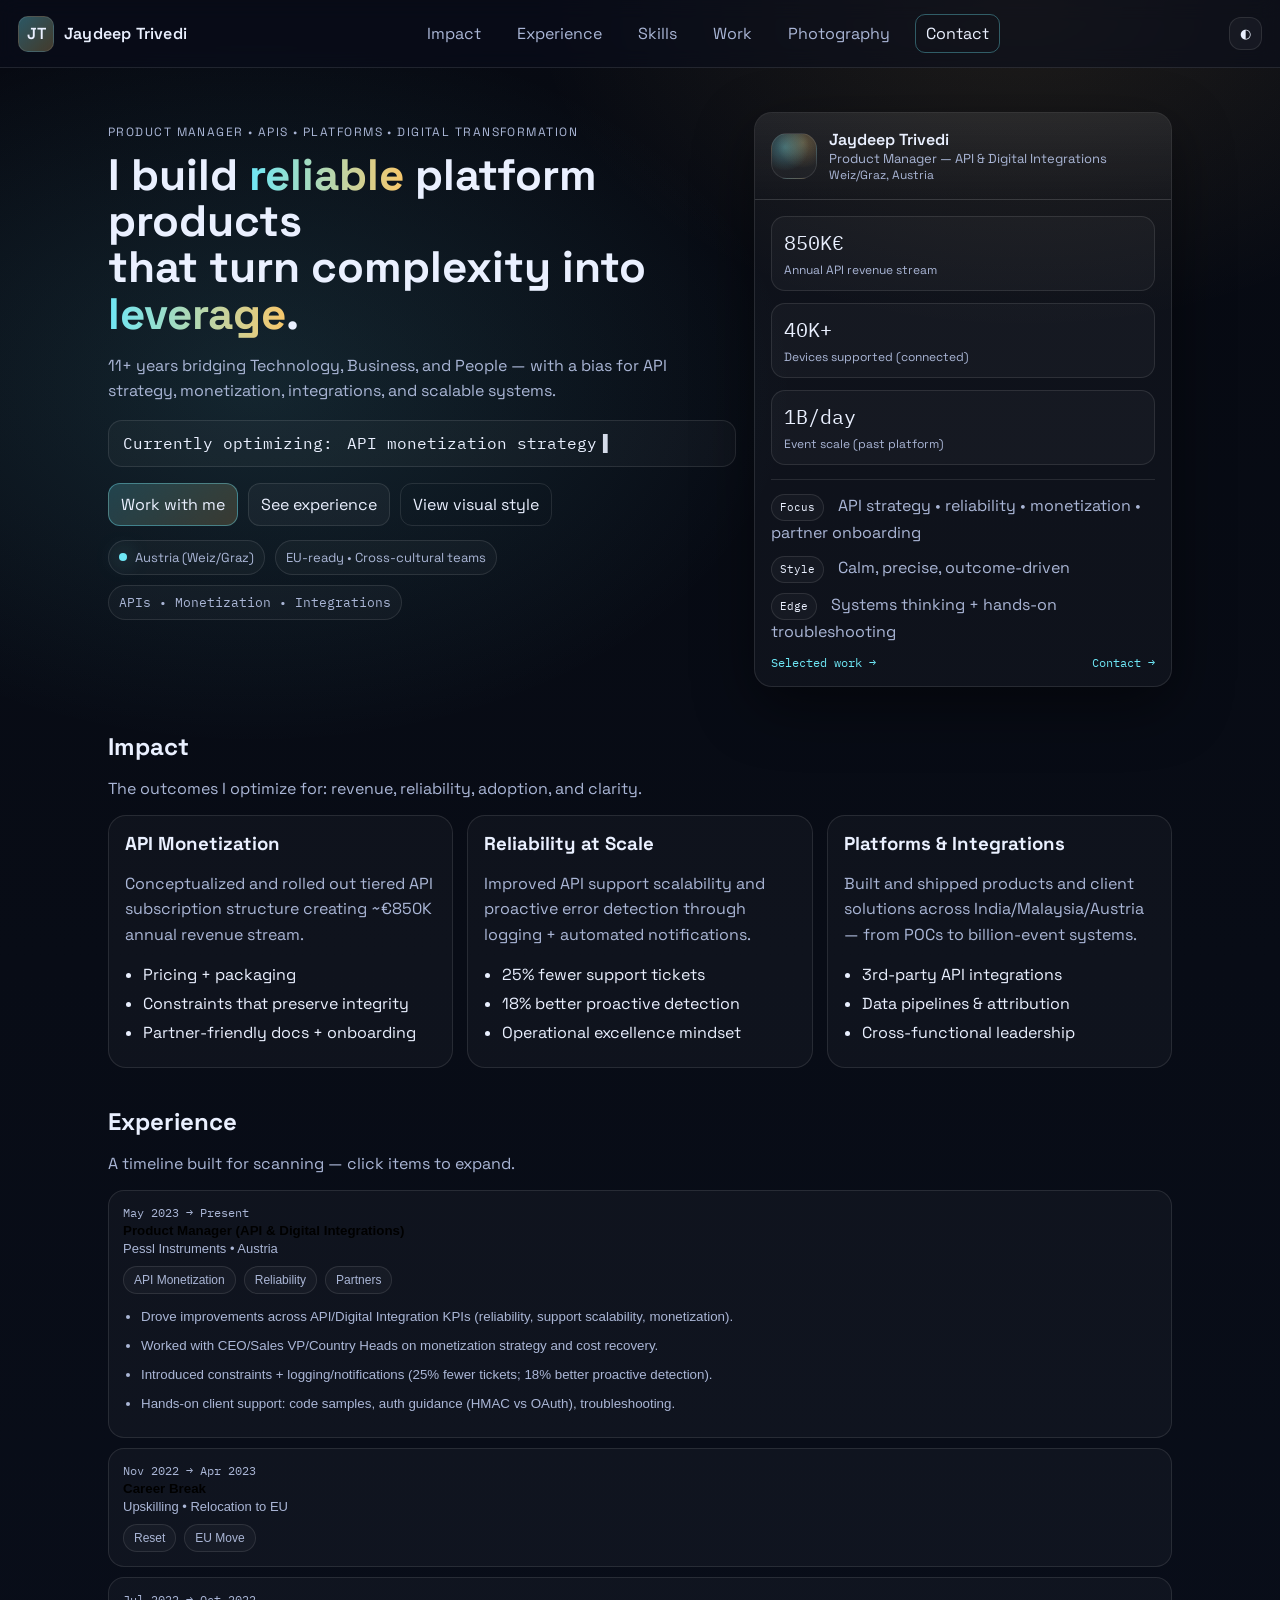
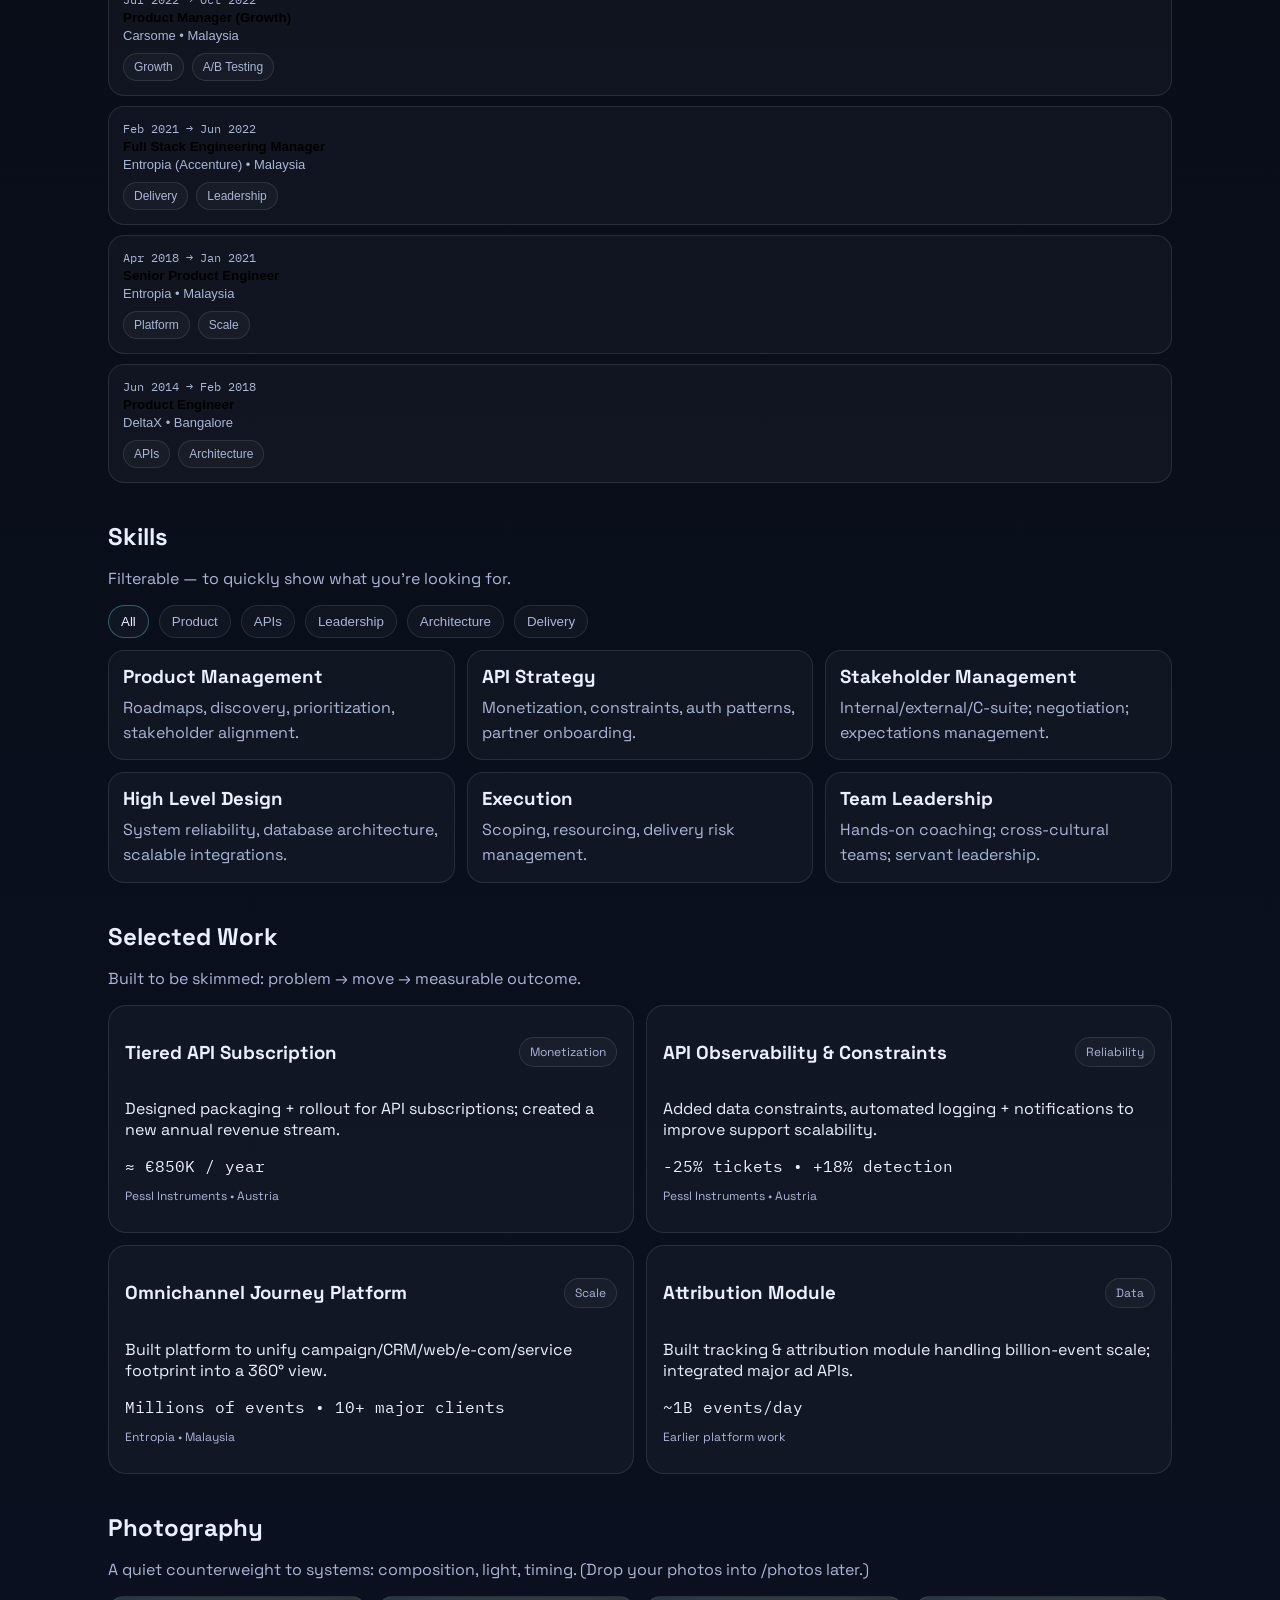
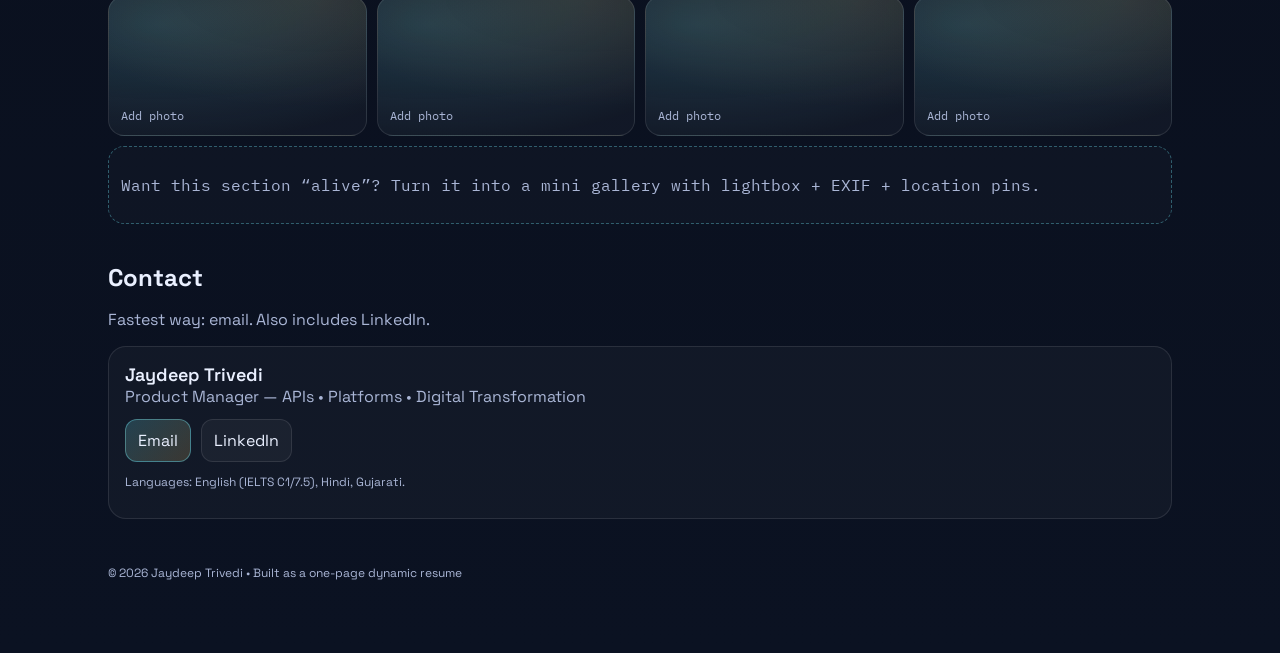
==== index.html @ b2138cd7 "initial commit" ====
<!doctype html>
<html lang="en">
<head>
  <meta charset="utf-8" />
  <meta name="viewport" content="width=device-width, initial-scale=1" />
  <title>Jaydeep Trivedi — Product Manager (APIs, Platforms, Digital Transformation)</title>
  <meta name="description" content="One-page resume: Product Manager focused on APIs, platforms, digital transformation, monetization, and integrations." />
  <link rel="preconnect" href="https://fonts.googleapis.com">
  <link rel="preconnect" href="https://fonts.gstatic.com" crossorigin>
  <link href="https://fonts.googleapis.com/css2?family=Space+Grotesk:wght@400;500;600&family=IBM+Plex+Mono:wght@400;500&display=swap" rel="stylesheet">
  <link rel="stylesheet" href="styles.css" />
</head>

<body>
  <div id="scrollProgress" aria-hidden="true"></div>

  <header class="topbar">
    <a class="brand" href="#top">
      <span class="brandMark" aria-hidden="true">JT</span>
      <span class="brandText">Jaydeep Trivedi</span>
    </a>

    <nav class="nav">
      <a href="#impact">Impact</a>
      <a href="#experience">Experience</a>
      <a href="#skills">Skills</a>
      <a href="#work">Work</a>
      <a href="#photo">Photography</a>
      <a href="#contact" class="cta">Contact</a>
    </nav>

    <button id="themeBtn" class="iconBtn" type="button" aria-label="Toggle theme">
      <span class="iconMoon" aria-hidden="true">◐</span>
    </button>
  </header>

  <main id="top" class="page">
    <!-- HERO -->
    <section class="hero">
      <div class="heroGrid">
        <div class="heroCopy">
          <p class="kicker">Product Manager • APIs • Platforms • Digital Transformation</p>

          <h1>
            I build <span class="glow">reliable</span> platform products<br/>
            that turn complexity into <span class="glow">leverage</span>.
          </h1>

          <p class="sub">
            11+ years bridging Technology, Business, and People — with a bias for
            API strategy, monetization, integrations, and scalable systems.
          </p>

          <div class="rotator">
            <span class="mono">Currently optimizing:</span>
            <span class="typewrap">
              <span id="typeTarget" class="typeTarget" aria-live="polite"></span>
              <span class="cursor" aria-hidden="true">▍</span>
            </span>
          </div>

          <div class="heroButtons">
            <a class="btn primary" href="#contact">Work with me</a>
            <a class="btn" href="#experience">See experience</a>
            <a class="btn ghost" href="#photo">View visual style</a>
          </div>

          <div class="metaRow">
            <div class="pill"><span class="dot"></span> Austria (Weiz/Graz)</div>
            <div class="pill">EU-ready • Cross-cultural teams</div>
            <div class="pill mono">APIs • Monetization • Integrations</div>
          </div>
        </div>

        <aside class="heroCard">
          <div class="cardTop">
            <div class="avatar" aria-hidden="true"></div>
            <div>
              <div class="name">Jaydeep Trivedi</div>
              <div class="role">Product Manager — API & Digital Integrations</div>
              <div class="tiny">Weiz/Graz, Austria</div>
            </div>
          </div>

          <div class="cardBody">
            <div class="statGrid">
              <div class="stat">
                <div class="statNum" data-count="850" data-suffix="K€">0</div>
                <div class="statLbl">Annual API revenue stream</div>
              </div>
              <div class="stat">
                <div class="statNum" data-count="40000" data-suffix="+">0</div>
                <div class="statLbl">Devices supported (connected)</div>
              </div>
              <div class="stat">
                <div class="statNum" data-count="1000000000" data-suffix="/day">0</div>
                <div class="statLbl">Event scale (past platform)</div>
              </div>
            </div>

            <hr class="sep"/>

            <div class="miniList">
              <div class="miniItem">
                <span class="badge">Focus</span>
                <span>API strategy • reliability • monetization • partner onboarding</span>
              </div>
              <div class="miniItem">
                <span class="badge">Style</span>
                <span>Calm, precise, outcome-driven</span>
              </div>
              <div class="miniItem">
                <span class="badge">Edge</span>
                <span>Systems thinking + hands-on troubleshooting</span>
              </div>
            </div>

            <div class="cardLinks">
              <a href="#work" class="link">Selected work →</a>
              <a href="#contact" class="link">Contact →</a>
            </div>
          </div>
        </aside>
      </div>
    </section>

    <!-- IMPACT -->
    <section id="impact" class="section">
      <div class="sectionHead">
        <h2>Impact</h2>
        <p class="muted">The outcomes I optimize for: revenue, reliability, adoption, and clarity.</p>
      </div>

      <div class="cards3">
        <article class="card">
          <h3>API Monetization</h3>
          <p>Conceptualized and rolled out tiered API subscription structure creating ~€850K annual revenue stream.</p>
          <ul>
            <li>Pricing + packaging</li>
            <li>Constraints that preserve integrity</li>
            <li>Partner-friendly docs + onboarding</li>
          </ul>
        </article>

        <article class="card">
          <h3>Reliability at Scale</h3>
          <p>Improved API support scalability and proactive error detection through logging + automated notifications.</p>
          <ul>
            <li>25% fewer support tickets</li>
            <li>18% better proactive detection</li>
            <li>Operational excellence mindset</li>
          </ul>
        </article>

        <article class="card">
          <h3>Platforms & Integrations</h3>
          <p>Built and shipped products and client solutions across India/Malaysia/Austria — from POCs to billion-event systems.</p>
          <ul>
            <li>3rd-party API integrations</li>
            <li>Data pipelines & attribution</li>
            <li>Cross-functional leadership</li>
          </ul>
        </article>
      </div>
    </section>

    <!-- EXPERIENCE -->
    <section id="experience" class="section">
      <div class="sectionHead">
        <h2>Experience</h2>
        <p class="muted">A timeline built for scanning — click items to expand.</p>
      </div>

      <div class="timeline" id="timeline">
        <button class="titem" data-open="true">
          <div class="tleft">
            <div class="twhen">May 2023 → Present</div>
            <div class="trole">Product Manager (API & Digital Integrations)</div>
            <div class="torg">Pessl Instruments • Austria</div>
          </div>
          <div class="tright">
            <span class="tag">API Monetization</span>
            <span class="tag">Reliability</span>
            <span class="tag">Partners</span>
          </div>
          <div class="tbody">
            <ul>
              <li>Drove improvements across API/Digital Integration KPIs (reliability, support scalability, monetization).</li>
              <li>Worked with CEO/Sales VP/Country Heads on monetization strategy and cost recovery.</li>
              <li>Introduced constraints + logging/notifications (25% fewer tickets; 18% better proactive detection).</li>
              <li>Hands-on client support: code samples, auth guidance (HMAC vs OAuth), troubleshooting.</li>
            </ul>
          </div>
        </button>

        <button class="titem">
          <div class="tleft">
            <div class="twhen">Nov 2022 → Apr 2023</div>
            <div class="trole">Career Break</div>
            <div class="torg">Upskilling • Relocation to EU</div>
          </div>
          <div class="tright"><span class="tag">Reset</span><span class="tag">EU Move</span></div>
          <div class="tbody">
            <p class="muted">Intentional pause to upskill and relocate.</p>
          </div>
        </button>

        <button class="titem">
          <div class="tleft">
            <div class="twhen">Jul 2022 → Oct 2022</div>
            <div class="trole">Product Manager (Growth)</div>
            <div class="torg">Carsome • Malaysia</div>
          </div>
          <div class="tright"><span class="tag">Growth</span><span class="tag">A/B Testing</span></div>
          <div class="tbody">
            <ul>
              <li>Optimized customer journey; aligned roadmap with cross-department stakeholders.</li>
              <li>Ran A/B tests and research with UI/UX and branding teams.</li>
            </ul>
          </div>
        </button>

        <button class="titem">
          <div class="tleft">
            <div class="twhen">Feb 2021 → Jun 2022</div>
            <div class="trole">Full Stack Engineering Manager</div>
            <div class="torg">Entropia (Accenture) • Malaysia</div>
          </div>
          <div class="tright"><span class="tag">Delivery</span><span class="tag">Leadership</span></div>
          <div class="tbody">
            <p class="muted">Led multiple digital transformation deliveries (AIA, Heineken/Drinkies, RHB Bank, MDEC).</p>
          </div>
        </button>

        <button class="titem">
          <div class="tleft">
            <div class="twhen">Apr 2018 → Jan 2021</div>
            <div class="trole">Senior Product Engineer</div>
            <div class="torg">Entropia • Malaysia</div>
          </div>
          <div class="tright"><span class="tag">Platform</span><span class="tag">Scale</span></div>
          <div class="tbody">
            <p class="muted">Built omnichannel customer journey platform; millions of events; major clients.</p>
          </div>
        </button>

        <button class="titem">
          <div class="tleft">
            <div class="twhen">Jun 2014 → Feb 2018</div>
            <div class="trole">Product Engineer</div>
            <div class="torg">DeltaX • Bangalore</div>
          </div>
          <div class="tright"><span class="tag">APIs</span><span class="tag">Architecture</span></div>
          <div class="tbody">
            <p class="muted">Built parts of a cloud digital media management platform; designed APIs; reliability systems.</p>
          </div>
        </button>
      </div>
    </section>

    <!-- SKILLS -->
    <section id="skills" class="section">
      <div class="sectionHead">
        <h2>Skills</h2>
        <p class="muted">Filterable — to quickly show what you’re looking for.</p>
      </div>

      <div class="filters" id="filters" role="group" aria-label="Skill filters">
        <button class="chip active" data-filter="all">All</button>
        <button class="chip" data-filter="product">Product</button>
        <button class="chip" data-filter="api">APIs</button>
        <button class="chip" data-filter="leadership">Leadership</button>
        <button class="chip" data-filter="architecture">Architecture</button>
        <button class="chip" data-filter="delivery">Delivery</button>
      </div>

      <div class="skillGrid" id="skillGrid">
        <div class="skillCard" data-cat="product">
          <h3>Product Management</h3>
          <p>Roadmaps, discovery, prioritization, stakeholder alignment.</p>
        </div>
        <div class="skillCard" data-cat="api">
          <h3>API Strategy</h3>
          <p>Monetization, constraints, auth patterns, partner onboarding.</p>
        </div>
        <div class="skillCard" data-cat="leadership">
          <h3>Stakeholder Management</h3>
          <p>Internal/external/C-suite; negotiation; expectations management.</p>
        </div>
        <div class="skillCard" data-cat="architecture">
          <h3>High Level Design</h3>
          <p>System reliability, database architecture, scalable integrations.</p>
        </div>
        <div class="skillCard" data-cat="delivery">
          <h3>Execution</h3>
          <p>Scoping, resourcing, delivery risk management.</p>
        </div>
        <div class="skillCard" data-cat="leadership">
          <h3>Team Leadership</h3>
          <p>Hands-on coaching; cross-cultural teams; servant leadership.</p>
        </div>
      </div>
    </section>

    <!-- WORK -->
    <section id="work" class="section">
      <div class="sectionHead">
        <h2>Selected Work</h2>
        <p class="muted">Built to be skimmed: problem → move → measurable outcome.</p>
      </div>

      <div class="workGrid">
        <article class="workCard">
          <div class="workTop">
            <h3>Tiered API Subscription</h3>
            <span class="tag">Monetization</span>
          </div>
          <p>Designed packaging + rollout for API subscriptions; created a new annual revenue stream.</p>
          <div class="workKpi mono">≈ €850K / year</div>
          <p class="tiny muted">Pessl Instruments • Austria</p>
        </article>

        <article class="workCard">
          <div class="workTop">
            <h3>API Observability & Constraints</h3>
            <span class="tag">Reliability</span>
          </div>
          <p>Added data constraints, automated logging + notifications to improve support scalability.</p>
          <div class="workKpi mono">-25% tickets • +18% detection</div>
          <p class="tiny muted">Pessl Instruments • Austria</p>
        </article>

        <article class="workCard">
          <div class="workTop">
            <h3>Omnichannel Journey Platform</h3>
            <span class="tag">Scale</span>
          </div>
          <p>Built platform to unify campaign/CRM/web/e-com/service footprint into a 360° view.</p>
          <div class="workKpi mono">Millions of events • 10+ major clients</div>
          <p class="tiny muted">Entropia • Malaysia</p>
        </article>

        <article class="workCard">
          <div class="workTop">
            <h3>Attribution Module</h3>
            <span class="tag">Data</span>
          </div>
          <p>Built tracking & attribution module handling billion-event scale; integrated major ad APIs.</p>
          <div class="workKpi mono">~1B events/day</div>
          <p class="tiny muted">Earlier platform work</p>
        </article>
      </div>
    </section>

    <!-- PHOTOGRAPHY -->
    <section id="photo" class="section">
      <div class="sectionHead">
        <h2>Photography</h2>
        <p class="muted">A quiet counterweight to systems: composition, light, timing. (Drop your photos into /photos later.)</p>
      </div>

      <div class="photoGrid">
        <div class="photo ph1"><span class="phLabel">Add photo</span></div>
        <div class="photo ph2"><span class="phLabel">Add photo</span></div>
        <div class="photo ph3"><span class="phLabel">Add photo</span></div>
        <div class="photo ph4"><span class="phLabel">Add photo</span></div>
      </div>

      <div class="note">
        <p class="mono">
          Want this section “alive”? Turn it into a mini gallery with lightbox + EXIF + location pins.
        </p>
      </div>
    </section>

    <!-- CONTACT -->
    <section id="contact" class="section">
      <div class="sectionHead">
        <h2>Contact</h2>
        <p class="muted">Fastest way: email. Also includes LinkedIn.</p>
      </div>

      <div class="contactCard">
        <div>
          <div class="contactName">Jaydeep Trivedi</div>
          <div class="muted">Product Manager — APIs • Platforms • Digital Transformation</div>
        </div>

        <div class="contactRow">
          <a class="btn primary" href="mailto:JD.TRI.90@gmail.com">Email</a>
          <a class="btn" href="https://in.linkedin.com/in/jaydeeptrivedi" target="_blank" rel="noreferrer">LinkedIn</a>
        </div>

        <p class="tiny muted">
          Languages: English (IELTS C1/7.5), Hindi, Gujarati.
        </p>
      </div>
    </section>

    <footer class="footer">
      <p class="tiny muted">© <span id="year"></span> Jaydeep Trivedi • Built as a one-page dynamic resume</p>
    </footer>
  </main>

  <script src="script.js"></script>
</body>
</html>
---- styles.css ----
:root{
  --bg: #070A12;
  --bg2:#0B1222;
  --card:#0E1730;
  --text:#EAF0FF;
  --muted:#AAB6D6;
  --accent:#6EE7F6;
  --gold:#F7C76B;
  --line: rgba(255,255,255,0.10);
  --shadow: 0 20px 60px rgba(0,0,0,0.45);
  --mono: "IBM Plex Mono", ui-monospace, SFMono-Regular, Menlo, Monaco, Consolas, "Liberation Mono", "Courier New", monospace;
  --sans: "Space Grotesk", system-ui, -apple-system, Segoe UI, Roboto, Arial, sans-serif;
}

[data-theme="light"]{
  --bg:#F7FAFF;
  --bg2:#EEF3FF;
  --card:#FFFFFF;
  --text:#091127;
  --muted:#4B5B83;
  --accent:#005BFF;
  --gold:#E58B1A;
  --line: rgba(0,0,0,0.10);
  --shadow: 0 18px 50px rgba(0,0,0,0.10);
}

*{ box-sizing:border-box; }
html,body{ margin:0; padding:0; font-family:var(--sans); background: radial-gradient(900px 600px at 20% 10%, rgba(110,231,246,0.12), transparent 60%),
                                                radial-gradient(900px 600px at 80% 0%, rgba(247,199,107,0.10), transparent 55%),
                                                linear-gradient(180deg, var(--bg), var(--bg2)); color:var(--text); }
a{ color:inherit; text-decoration:none; }
ul{ margin:0; padding-left:18px; }
li{ margin:8px 0; }

#scrollProgress{
  position:fixed; top:0; left:0; height:3px; width:0%;
  background: linear-gradient(90deg, var(--accent), var(--gold));
  z-index:9999;
}

.topbar{
  position:sticky; top:0;
  display:flex; align-items:center; justify-content:space-between;
  padding:14px 18px;
  background: rgba(10,14,28,0.55);
  backdrop-filter: blur(10px);
  border-bottom: 1px solid var(--line);
  z-index:1000;
}
[data-theme="light"] .topbar{ background: rgba(255,255,255,0.60); }

.brand{ display:flex; align-items:center; gap:10px; }
.brandMark{
  width:36px; height:36px; border-radius:10px;
  display:grid; place-items:center;
  background: linear-gradient(135deg, rgba(110,231,246,0.35), rgba(247,199,107,0.25));
  border: 1px solid var(--line);
  font-weight:600;
}
.brandText{ font-weight:600; letter-spacing:0.2px; }

.nav{ display:flex; gap:14px; align-items:center; }
.nav a{
  padding:8px 10px; border-radius:10px;
  color:var(--muted);
  border:1px solid transparent;
}
.nav a:hover{ color:var(--text); border-color:var(--line); background: rgba(255,255,255,0.04); }
.nav .cta{ color:var(--text); border-color:rgba(110,231,246,0.35); }

.iconBtn{
  border:1px solid var(--line);
  background: rgba(255,255,255,0.04);
  color:var(--text);
  border-radius:12px;
  padding:8px 10px;
  cursor:pointer;
}

.page{ max-width:1100px; margin:0 auto; padding: 18px 18px 60px; }

.hero{ padding: 26px 0 10px; }
.heroGrid{
  display:grid;
  grid-template-columns: 1.2fr 0.8fr;
  gap:18px;
}
@media (max-width: 980px){
  .heroGrid{ grid-template-columns: 1fr; }
  .nav{ display:none; }
}

.kicker{
  color:var(--muted);
  letter-spacing:0.12em;
  text-transform:uppercase;
  font-size:12px;
}
h1{
  margin:10px 0 10px;
  font-size:44px;
  line-height:1.05;
}
@media (max-width: 520px){ h1{ font-size:34px; } }

.glow{
  background: linear-gradient(90deg, var(--accent), var(--gold));
  -webkit-background-clip: text;
  background-clip: text;
  color: transparent;
}

.sub{ color:var(--muted); font-size:16px; line-height:1.6; max-width: 58ch; }

.rotator{
  margin:14px 0 16px;
  padding:12px 14px;
  border:1px solid var(--line);
  border-radius:14px;
  background: rgba(255,255,255,0.03);
}
.mono{ font-family:var(--mono); }
.typewrap{ display:inline-flex; gap:6px; margin-left:10px; }
.typeTarget{ font-family:var(--mono); color:var(--text); }
.cursor{ opacity:0.9; animation: blink 1s steps(1,end) infinite; }
@keyframes blink{ 50%{ opacity:0; } }

.heroButtons{ display:flex; gap:10px; flex-wrap:wrap; margin: 10px 0 14px; }
.btn{
  padding:10px 12px;
  border-radius:12px;
  border:1px solid var(--line);
  background: rgba(255,255,255,0.04);
  color:var(--text);
  display:inline-flex; align-items:center; gap:8px;
}
.btn:hover{ border-color: rgba(110,231,246,0.35); }
.btn.primary{
  background: linear-gradient(135deg, rgba(110,231,246,0.20), rgba(247,199,107,0.18));
  border-color: rgba(110,231,246,0.40);
}
.btn.ghost{ background: transparent; }

.metaRow{ display:flex; gap:10px; flex-wrap:wrap; }
.pill{
  padding:8px 10px;
  border:1px solid var(--line);
  border-radius:999px;
  color:var(--muted);
  background: rgba(255,255,255,0.03);
  display:inline-flex; align-items:center; gap:8px;
  font-size:13px;
}
.dot{ width:8px; height:8px; border-radius:50%; background: var(--accent); box-shadow: 0 0 20px rgba(110,231,246,0.6); }

.heroCard{
  border:1px solid var(--line);
  background: rgba(255,255,255,0.03);
  border-radius:18px;
  box-shadow: var(--shadow);
  overflow:hidden;
}
.cardTop{
  padding:16px;
  display:flex;
  gap:12px;
  align-items:center;
  border-bottom:1px solid var(--line);
  background: linear-gradient(180deg, rgba(255,255,255,0.05), transparent);
}
.avatar{
  width:46px; height:46px; border-radius:16px;
  border:1px solid var(--line);
  background:
    radial-gradient(circle at 30% 30%, rgba(110,231,246,0.35), transparent 55%),
    radial-gradient(circle at 70% 20%, rgba(247,199,107,0.28), transparent 55%),
    rgba(255,255,255,0.03);
}
.name{ font-weight:600; }
.role{ color:var(--muted); font-size:13px; }
.tiny{ font-size:12px; color:var(--muted); }

.cardBody{ padding:16px; }
.statGrid{
  display:grid;
  grid-template-columns: 1fr;
  gap:12px;
}
.stat{
  border:1px solid var(--line);
  border-radius:14px;
  padding:12px 12px;
  background: rgba(255,255,255,0.03);
}
.statNum{
  font-family:var(--mono);
  font-size:20px;
  color:var(--text);
}
.statLbl{ color:var(--muted); font-size:12px; margin-top:6px; }
.sep{ border:none; border-top:1px solid var(--line); margin:14px 0; }
.badge{
  display:inline-flex;
  font-family:var(--mono);
  font-size:11px;
  padding:4px 8px;
  border-radius:999px;
  border:1px solid var(--line);
  color:var(--text);
  background: rgba(255,255,255,0.03);
  margin-right:10px;
}
.miniItem{ margin:10px 0; color:var(--muted); line-height:1.55; }
.cardLinks{ display:flex; justify-content:space-between; margin-top:10px; }
.link{ color: var(--accent); font-family:var(--mono); font-size:12px; }
.link:hover{ text-decoration:underline; }

.section{ padding: 34px 0 4px; }
.sectionHead{ margin-bottom:14px; }
h2{ font-size:24px; margin:0; }
.muted{ color:var(--muted); }

.cards3{
  display:grid;
  grid-template-columns: repeat(3, 1fr);
  gap:14px;
}
@media (max-width: 980px){ .cards3{ grid-template-columns: 1fr; } }
.card{
  border:1px solid var(--line);
  border-radius:18px;
  padding:16px;
  background: rgba(255,255,255,0.03);
}
.card h3{ margin:0 0 8px; }
.card p{ color:var(--muted); line-height:1.6; }

.timeline{ display:flex; flex-direction:column; gap:10px; }
.titem{
  width:100%;
  text-align:left;
  border:1px solid var(--line);
  border-radius:16px;
  background: rgba(255,255,255,0.03);
  padding:14px;
  cursor:pointer;
}
.titem:hover{ border-color: rgba(110,231,246,0.35); }
.tleft{ display:flex; flex-direction:column; gap:3px; }
.twhen{ font-family:var(--mono); font-size:12px; color:var(--muted); }
.trole{ font-weight:600; }
.torg{ color:var(--muted); font-size:13px; }
.tright{ margin-top:10px; display:flex; gap:8px; flex-wrap:wrap; }
.tag{
  padding:6px 10px;
  border-radius:999px;
  border:1px solid var(--line);
  background: rgba(255,255,255,0.03);
  font-size:12px;
  color:var(--muted);
}
.tbody{ display:none; margin-top:12px; color:var(--muted); line-height:1.6; }
.titem[aria-expanded="true"] .tbody{ display:block; }

.filters{ display:flex; gap:10px; flex-wrap:wrap; margin-bottom:12px; }
.chip{
  border:1px solid var(--line);
  background: rgba(255,255,255,0.03);
  color:var(--muted);
  padding:8px 12px;
  border-radius:999px;
  cursor:pointer;
}
.chip.active{ color:var(--text); border-color: rgba(110,231,246,0.35); }

.skillGrid{
  display:grid;
  grid-template-columns: repeat(3, 1fr);
  gap:12px;
}
@media (max-width: 980px){ .skillGrid{ grid-template-columns: 1fr; } }
.skillCard{
  border:1px solid var(--line);
  border-radius:16px;
  padding:14px;
  background: rgba(255,255,255,0.03);
}
.skillCard h3{ margin:0 0 8px; }
.skillCard p{ margin:0; color:var(--muted); line-height:1.55; }

.workGrid{
  display:grid;
  grid-template-columns: repeat(2, 1fr);
  gap:12px;
}
@media (max-width: 980px){ .workGrid{ grid-template-columns: 1fr; } }
.workCard{
  border:1px solid var(--line);
  border-radius:18px;
  padding:16px;
  background: rgba(255,255,255,0.03);
}
.workTop{ display:flex; justify-content:space-between; align-items:center; gap:10px; }
.workKpi{ margin-top:10px; color: var(--text); }
.photoGrid{
  display:grid;
  grid-template-columns: repeat(4, 1fr);
  gap:10px;
}
@media (max-width: 980px){ .photoGrid{ grid-template-columns: repeat(2, 1fr); } }
.photo{
  border:1px solid var(--line);
  border-radius:16px;
  min-height:140px;
  background:
    radial-gradient(500px 200px at 20% 20%, rgba(110,231,246,0.16), transparent 60%),
    radial-gradient(500px 200px at 80% 0%, rgba(247,199,107,0.12), transparent 55%),
    rgba(255,255,255,0.03);
  display:flex;
  align-items:flex-end;
  padding:12px;
}
.phLabel{ font-family:var(--mono); font-size:12px; color:var(--muted); }

.note{
  margin-top:10px;
  border:1px dashed rgba(110,231,246,0.35);
  border-radius:16px;
  padding:12px;
  color:var(--muted);
  background: rgba(255,255,255,0.02);
}

.contactCard{
  border:1px solid var(--line);
  border-radius:18px;
  padding:16px;
  background: rgba(255,255,255,0.03);
}
.contactName{ font-weight:600; font-size:18px; }
.contactRow{ display:flex; gap:10px; flex-wrap:wrap; margin-top:12px; }

.footer{ padding-top:30px; }
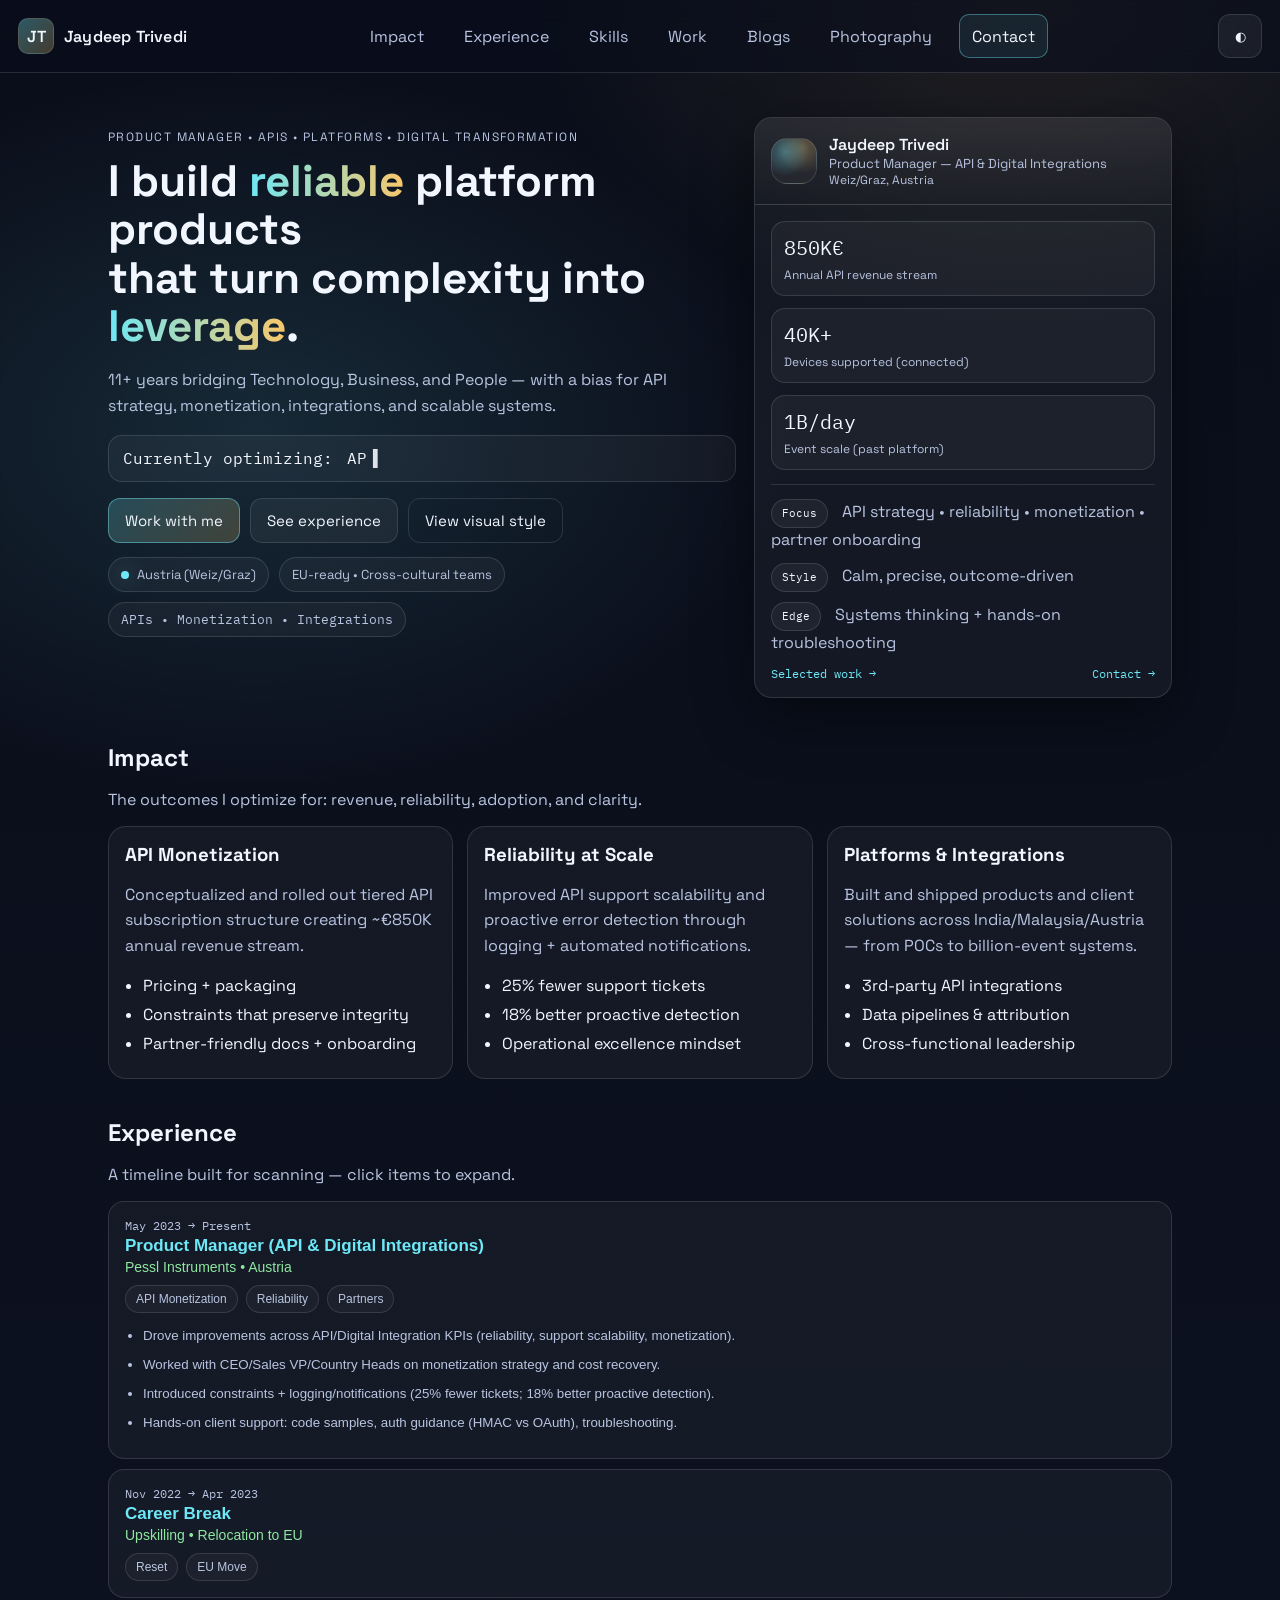
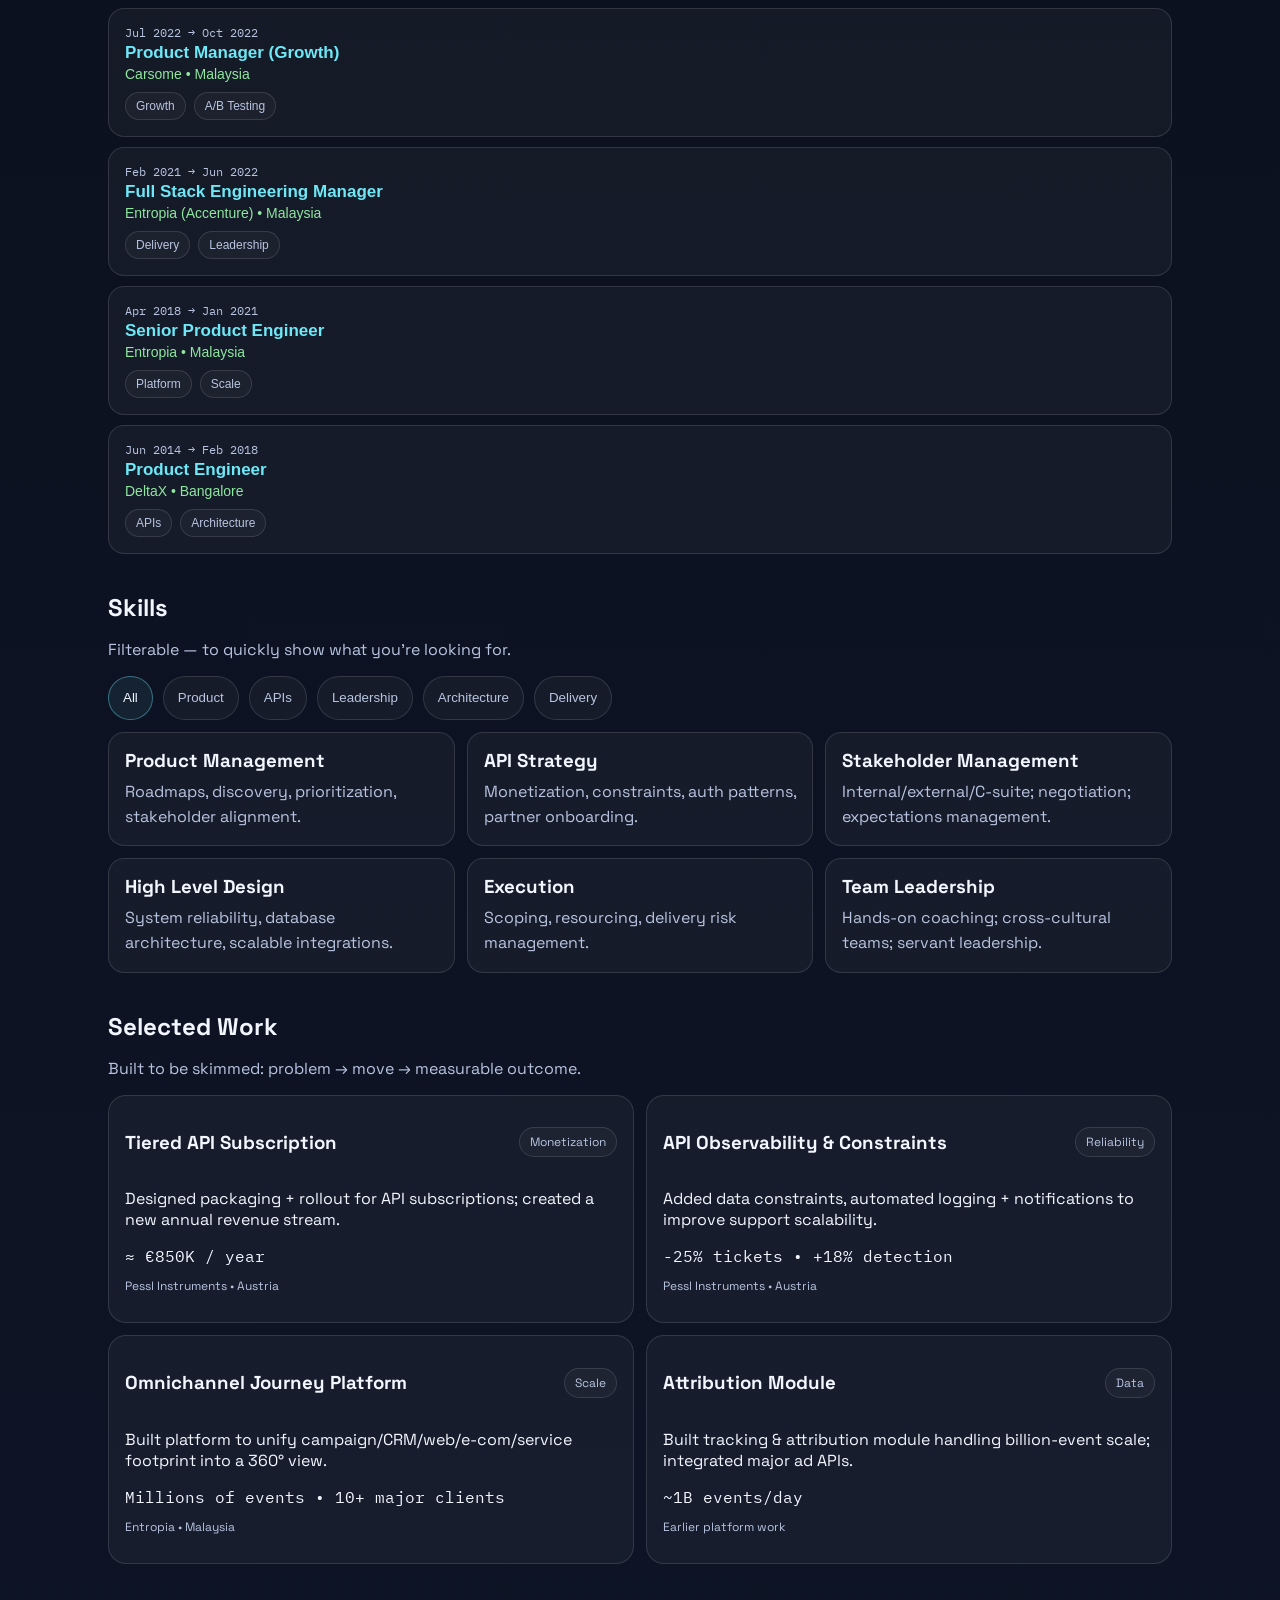
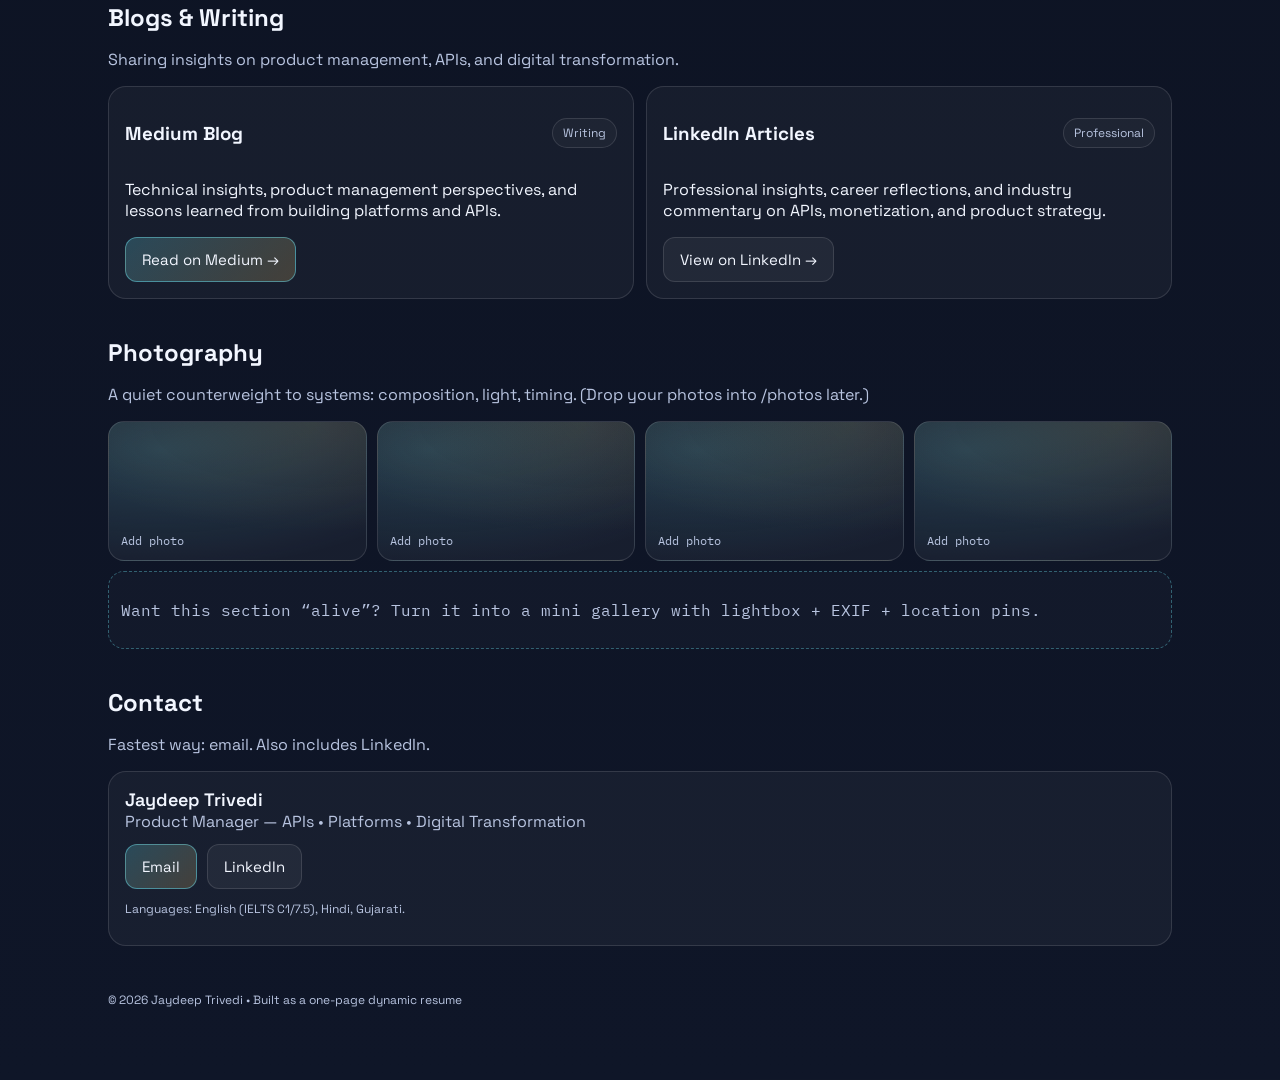
==== commit 97b23f44: "added blogs and linkedin links; updated colours in job cards" ====
--- a/index.html
+++ b/index.html
@@ -25,6 +25,7 @@
       <a href="#experience">Experience</a>
       <a href="#skills">Skills</a>
       <a href="#work">Work</a>
+      <a href="#blogs">Blogs</a>
       <a href="#photo">Photography</a>
       <a href="#contact" class="cta">Contact</a>
     </nav>
@@ -352,6 +353,38 @@
       </div>
     </section>
 
+    <!-- BLOGS -->
+    <section id="blogs" class="section">
+      <div class="sectionHead">
+        <h2>Blogs & Writing</h2>
+        <p class="muted">Sharing insights on product management, APIs, and digital transformation.</p>
+      </div>
+
+      <div class="workGrid">
+        <article class="workCard">
+          <div class="workTop">
+            <h3>Medium Blog</h3>
+            <span class="tag">Writing</span>
+          </div>
+          <p>Technical insights, product management perspectives, and lessons learned from building platforms and APIs.</p>
+          <div style="margin-top:14px;">
+            <a class="btn primary" href="https://medium.com/@jaydeepjtrivedi" target="_blank" rel="noreferrer">Read on Medium →</a>
+          </div>
+        </article>
+
+        <article class="workCard">
+          <div class="workTop">
+            <h3>LinkedIn Articles</h3>
+            <span class="tag">Professional</span>
+          </div>
+          <p>Professional insights, career reflections, and industry commentary on APIs, monetization, and product strategy.</p>
+          <div style="margin-top:14px;">
+            <a class="btn" href="https://www.linkedin.com/in/jaydeeptrivedi/" target="_blank" rel="noreferrer">View on LinkedIn →</a>
+          </div>
+        </article>
+      </div>
+    </section>
+
     <!-- PHOTOGRAPHY -->
     <section id="photo" class="section">
       <div class="sectionHead">
@@ -388,7 +421,7 @@
 
         <div class="contactRow">
           <a class="btn primary" href="mailto:JD.TRI.90@gmail.com">Email</a>
-          <a class="btn" href="https://in.linkedin.com/in/jaydeeptrivedi" target="_blank" rel="noreferrer">LinkedIn</a>
+          <a class="btn" href="https://www.linkedin.com/in/jaydeeptrivedi/" target="_blank" rel="noreferrer">LinkedIn</a>
         </div>
 
         <p class="tiny muted">
--- a/styles.css
+++ b/styles.css
@@ -1,12 +1,12 @@
 :root{
-  --bg: #070A12;
-  --bg2:#0B1222;
-  --card:#0E1730;
-  --text:#EAF0FF;
-  --muted:#AAB6D6;
+  --bg: #0A0E1A;
+  --bg2:#0F1628;
+  --card:#151D35;
+  --text:#F2F6FF;
+  --muted:#B8C4E0;
   --accent:#6EE7F6;
   --gold:#F7C76B;
-  --line: rgba(255,255,255,0.10);
+  --line: rgba(255,255,255,0.12);
   --shadow: 0 20px 60px rgba(0,0,0,0.45);
   --mono: "IBM Plex Mono", ui-monospace, SFMono-Regular, Menlo, Monaco, Consolas, "Liberation Mono", "Courier New", monospace;
   --sans: "Space Grotesk", system-ui, -apple-system, Segoe UI, Roboto, Arial, sans-serif;
@@ -42,12 +42,15 @@
   position:sticky; top:0;
   display:flex; align-items:center; justify-content:space-between;
   padding:14px 18px;
-  background: rgba(10,14,28,0.55);
-  backdrop-filter: blur(10px);
+  background: rgba(10,14,28,0.65);
+  backdrop-filter: blur(12px);
   border-bottom: 1px solid var(--line);
   z-index:1000;
 }
 [data-theme="light"] .topbar{ background: rgba(255,255,255,0.60); }
+@media (max-width: 768px){
+  .topbar{ padding:12px 16px; }
+}
 
 .brand{ display:flex; align-items:center; gap:10px; }
 .brandMark{
@@ -61,23 +64,35 @@
 
 .nav{ display:flex; gap:14px; align-items:center; }
 .nav a{
-  padding:8px 10px; border-radius:10px;
+  padding:10px 12px; border-radius:10px;
   color:var(--muted);
   border:1px solid transparent;
-}
-.nav a:hover{ color:var(--text); border-color:var(--line); background: rgba(255,255,255,0.04); }
-.nav .cta{ color:var(--text); border-color:rgba(110,231,246,0.35); }
+  min-height:44px;
+  display:inline-flex;
+  align-items:center;
+}
+.nav a:hover{ color:var(--text); border-color:var(--line); background: rgba(255,255,255,0.06); }
+.nav .cta{ color:var(--text); border-color:rgba(110,231,246,0.40); background: rgba(110,231,246,0.08); }
 
 .iconBtn{
   border:1px solid var(--line);
-  background: rgba(255,255,255,0.04);
+  background: rgba(255,255,255,0.06);
   color:var(--text);
   border-radius:12px;
-  padding:8px 10px;
+  padding:10px 12px;
   cursor:pointer;
-}
+  min-width:44px;
+  min-height:44px;
+  display:inline-flex;
+  align-items:center;
+  justify-content:center;
+}
+.iconBtn:hover{ background: rgba(255,255,255,0.10); }
 
 .page{ max-width:1100px; margin:0 auto; padding: 18px 18px 60px; }
+@media (max-width: 768px){
+  .page{ padding: 14px 14px 40px; }
+}
 
 .hero{ padding: 26px 0 10px; }
 .heroGrid{
@@ -89,6 +104,9 @@
   .heroGrid{ grid-template-columns: 1fr; }
   .nav{ display:none; }
 }
+@media (max-width: 768px){
+  .heroGrid{ gap:16px; }
+}
 
 .kicker{
   color:var(--muted);
@@ -97,11 +115,16 @@
   font-size:12px;
 }
 h1{
-  margin:10px 0 10px;
+  margin:10px 0 14px;
   font-size:44px;
-  line-height:1.05;
-}
-@media (max-width: 520px){ h1{ font-size:34px; } }
+  line-height:1.1;
+}
+@media (max-width: 768px){
+  h1{ font-size:36px; }
+}
+@media (max-width: 520px){
+  h1{ font-size:32px; line-height:1.15; }
+}
 
 .glow{
   background: linear-gradient(90deg, var(--accent), var(--gold));
@@ -110,14 +133,21 @@
   color: transparent;
 }
 
-.sub{ color:var(--muted); font-size:16px; line-height:1.6; max-width: 58ch; }
+.sub{ color:var(--muted); font-size:16px; line-height:1.65; max-width: 58ch; }
+@media (max-width: 768px){
+  .sub{ font-size:15px; line-height:1.7; }
+}
 
 .rotator{
   margin:14px 0 16px;
   padding:12px 14px;
   border:1px solid var(--line);
   border-radius:14px;
-  background: rgba(255,255,255,0.03);
+  background: rgba(255,255,255,0.04);
+}
+@media (max-width: 768px){
+  .rotator{ padding:10px 12px; font-size:14px; }
+  .typewrap{ margin-left:6px; display:block; margin-top:4px; }
 }
 .mono{ font-family:var(--mono); }
 .typewrap{ display:inline-flex; gap:6px; margin-left:10px; }
@@ -127,27 +157,33 @@
 
 .heroButtons{ display:flex; gap:10px; flex-wrap:wrap; margin: 10px 0 14px; }
 .btn{
-  padding:10px 12px;
+  padding:12px 16px;
   border-radius:12px;
   border:1px solid var(--line);
-  background: rgba(255,255,255,0.04);
+  background: rgba(255,255,255,0.05);
   color:var(--text);
   display:inline-flex; align-items:center; gap:8px;
-}
-.btn:hover{ border-color: rgba(110,231,246,0.35); }
+  min-height:44px;
+  font-size:15px;
+}
+.btn:hover{ border-color: rgba(110,231,246,0.40); background: rgba(255,255,255,0.08); }
 .btn.primary{
-  background: linear-gradient(135deg, rgba(110,231,246,0.20), rgba(247,199,107,0.18));
-  border-color: rgba(110,231,246,0.40);
-}
+  background: linear-gradient(135deg, rgba(110,231,246,0.22), rgba(247,199,107,0.20));
+  border-color: rgba(110,231,246,0.45);
+}
+.btn.primary:hover{ background: linear-gradient(135deg, rgba(110,231,246,0.28), rgba(247,199,107,0.25)); }
 .btn.ghost{ background: transparent; }
+@media (max-width: 768px){
+  .btn{ padding:10px 14px; font-size:14px; }
+}
 
 .metaRow{ display:flex; gap:10px; flex-wrap:wrap; }
 .pill{
-  padding:8px 10px;
+  padding:8px 12px;
   border:1px solid var(--line);
   border-radius:999px;
   color:var(--muted);
-  background: rgba(255,255,255,0.03);
+  background: rgba(255,255,255,0.04);
   display:inline-flex; align-items:center; gap:8px;
   font-size:13px;
 }
@@ -155,10 +191,13 @@
 
 .heroCard{
   border:1px solid var(--line);
-  background: rgba(255,255,255,0.03);
+  background: rgba(255,255,255,0.04);
   border-radius:18px;
   box-shadow: var(--shadow);
   overflow:hidden;
+}
+@media (max-width: 768px){
+  .heroCard{ border-radius:16px; }
 }
 .cardTop{
   padding:16px;
@@ -190,7 +229,7 @@
   border:1px solid var(--line);
   border-radius:14px;
   padding:12px 12px;
-  background: rgba(255,255,255,0.03);
+  background: rgba(255,255,255,0.04);
 }
 .statNum{
   font-family:var(--mono);
@@ -203,11 +242,11 @@
   display:inline-flex;
   font-family:var(--mono);
   font-size:11px;
-  padding:4px 8px;
+  padding:5px 10px;
   border-radius:999px;
   border:1px solid var(--line);
   color:var(--text);
-  background: rgba(255,255,255,0.03);
+  background: rgba(255,255,255,0.05);
   margin-right:10px;
 }
 .miniItem{ margin:10px 0; color:var(--muted); line-height:1.55; }
@@ -226,11 +265,15 @@
   gap:14px;
 }
 @media (max-width: 980px){ .cards3{ grid-template-columns: 1fr; } }
+@media (max-width: 768px){ .cards3{ gap:12px; } }
 .card{
   border:1px solid var(--line);
   border-radius:18px;
   padding:16px;
-  background: rgba(255,255,255,0.03);
+  background: rgba(255,255,255,0.04);
+}
+@media (max-width: 768px){
+  .card{ padding:14px; border-radius:16px; }
 }
 .card h3{ margin:0 0 8px; }
 .card p{ color:var(--muted); line-height:1.6; }
@@ -241,15 +284,19 @@
   text-align:left;
   border:1px solid var(--line);
   border-radius:16px;
-  background: rgba(255,255,255,0.03);
-  padding:14px;
+  background: rgba(255,255,255,0.04);
+  padding:16px;
   cursor:pointer;
-}
-.titem:hover{ border-color: rgba(110,231,246,0.35); }
+  min-height:44px;
+}
+.titem:hover{ border-color: rgba(110,231,246,0.40); background: rgba(255,255,255,0.06); }
+@media (max-width: 768px){
+  .titem{ padding:14px; }
+}
 .tleft{ display:flex; flex-direction:column; gap:3px; }
 .twhen{ font-family:var(--mono); font-size:12px; color:var(--muted); }
-.trole{ font-weight:600; }
-.torg{ color:var(--muted); font-size:13px; }
+.trole{ font-weight:600; color:var(--accent); font-size:17px; }
+.torg{ color:#8FE7A0; font-size:14px; font-weight:500; }
 .tright{ margin-top:10px; display:flex; gap:8px; flex-wrap:wrap; }
 .tag{
   padding:6px 10px;
@@ -265,13 +312,20 @@
 .filters{ display:flex; gap:10px; flex-wrap:wrap; margin-bottom:12px; }
 .chip{
   border:1px solid var(--line);
-  background: rgba(255,255,255,0.03);
-  color:var(--muted);
-  padding:8px 12px;
+  background: rgba(255,255,255,0.04);
+  color:var(--muted);
+  padding:10px 14px;
   border-radius:999px;
   cursor:pointer;
-}
-.chip.active{ color:var(--text); border-color: rgba(110,231,246,0.35); }
+  min-height:44px;
+  display:inline-flex;
+  align-items:center;
+}
+.chip:hover{ background: rgba(255,255,255,0.06); }
+.chip.active{ color:var(--text); border-color: rgba(110,231,246,0.40); background: rgba(110,231,246,0.08); }
+@media (max-width: 768px){
+  .chip{ padding:8px 12px; font-size:14px; }
+}
 
 .skillGrid{
   display:grid;
@@ -279,11 +333,15 @@
   gap:12px;
 }
 @media (max-width: 980px){ .skillGrid{ grid-template-columns: 1fr; } }
+@media (min-width: 600px) and (max-width: 980px){ .skillGrid{ grid-template-columns: repeat(2, 1fr); } }
 .skillCard{
   border:1px solid var(--line);
   border-radius:16px;
-  padding:14px;
-  background: rgba(255,255,255,0.03);
+  padding:16px;
+  background: rgba(255,255,255,0.04);
+}
+@media (max-width: 768px){
+  .skillCard{ padding:14px; }
 }
 .skillCard h3{ margin:0 0 8px; }
 .skillCard p{ margin:0; color:var(--muted); line-height:1.55; }
@@ -298,7 +356,10 @@
   border:1px solid var(--line);
   border-radius:18px;
   padding:16px;
-  background: rgba(255,255,255,0.03);
+  background: rgba(255,255,255,0.04);
+}
+@media (max-width: 768px){
+  .workCard{ padding:14px; border-radius:16px; }
 }
 .workTop{ display:flex; justify-content:space-between; align-items:center; gap:10px; }
 .workKpi{ margin-top:10px; color: var(--text); }
@@ -308,6 +369,7 @@
   gap:10px;
 }
 @media (max-width: 980px){ .photoGrid{ grid-template-columns: repeat(2, 1fr); } }
+@media (max-width: 520px){ .photoGrid{ grid-template-columns: 1fr; gap:12px; } }
 .photo{
   border:1px solid var(--line);
   border-radius:16px;
@@ -315,10 +377,13 @@
   background:
     radial-gradient(500px 200px at 20% 20%, rgba(110,231,246,0.16), transparent 60%),
     radial-gradient(500px 200px at 80% 0%, rgba(247,199,107,0.12), transparent 55%),
-    rgba(255,255,255,0.03);
+    rgba(255,255,255,0.04);
   display:flex;
   align-items:flex-end;
   padding:12px;
+}
+@media (max-width: 520px){
+  .photo{ min-height:160px; }
 }
 .phLabel{ font-family:var(--mono); font-size:12px; color:var(--muted); }
 
@@ -335,7 +400,10 @@
   border:1px solid var(--line);
   border-radius:18px;
   padding:16px;
-  background: rgba(255,255,255,0.03);
+  background: rgba(255,255,255,0.04);
+}
+@media (max-width: 768px){
+  .contactCard{ padding:14px; border-radius:16px; }
 }
 .contactName{ font-weight:600; font-size:18px; }
 .contactRow{ display:flex; gap:10px; flex-wrap:wrap; margin-top:12px; }
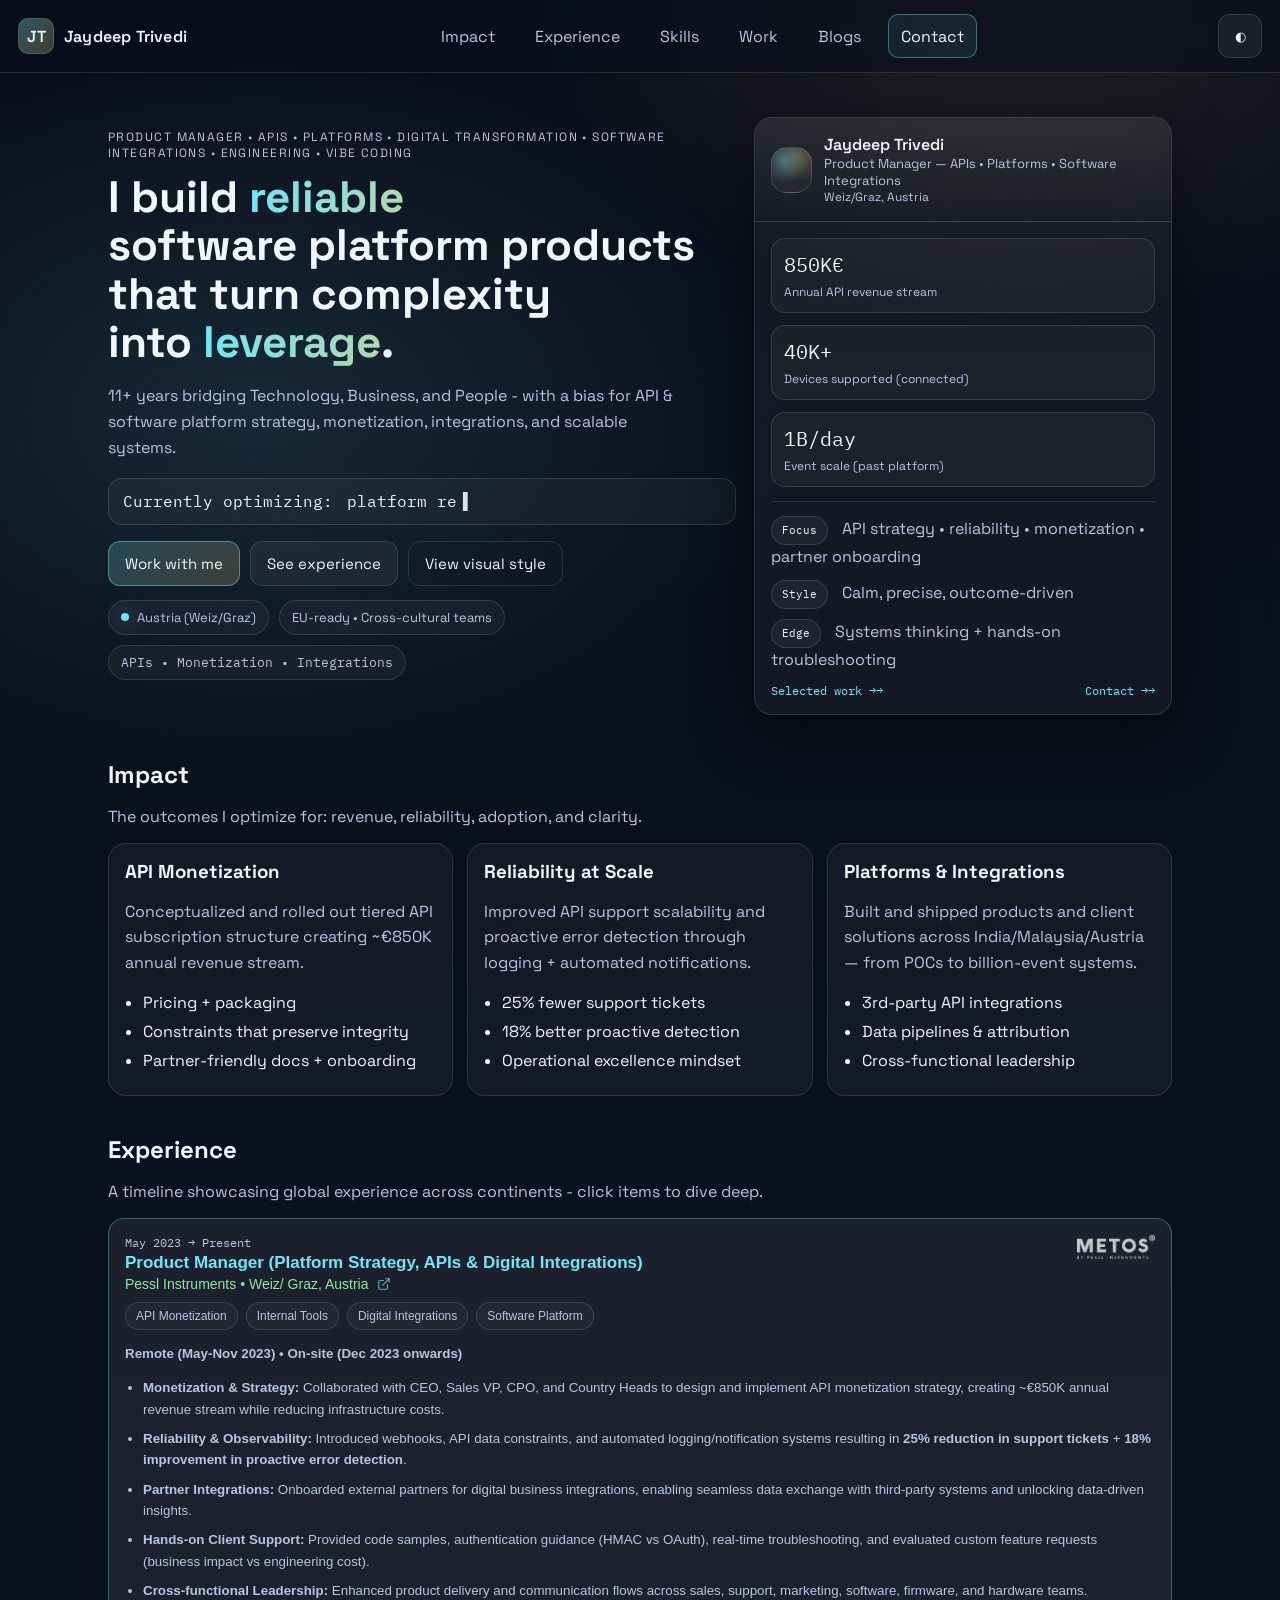
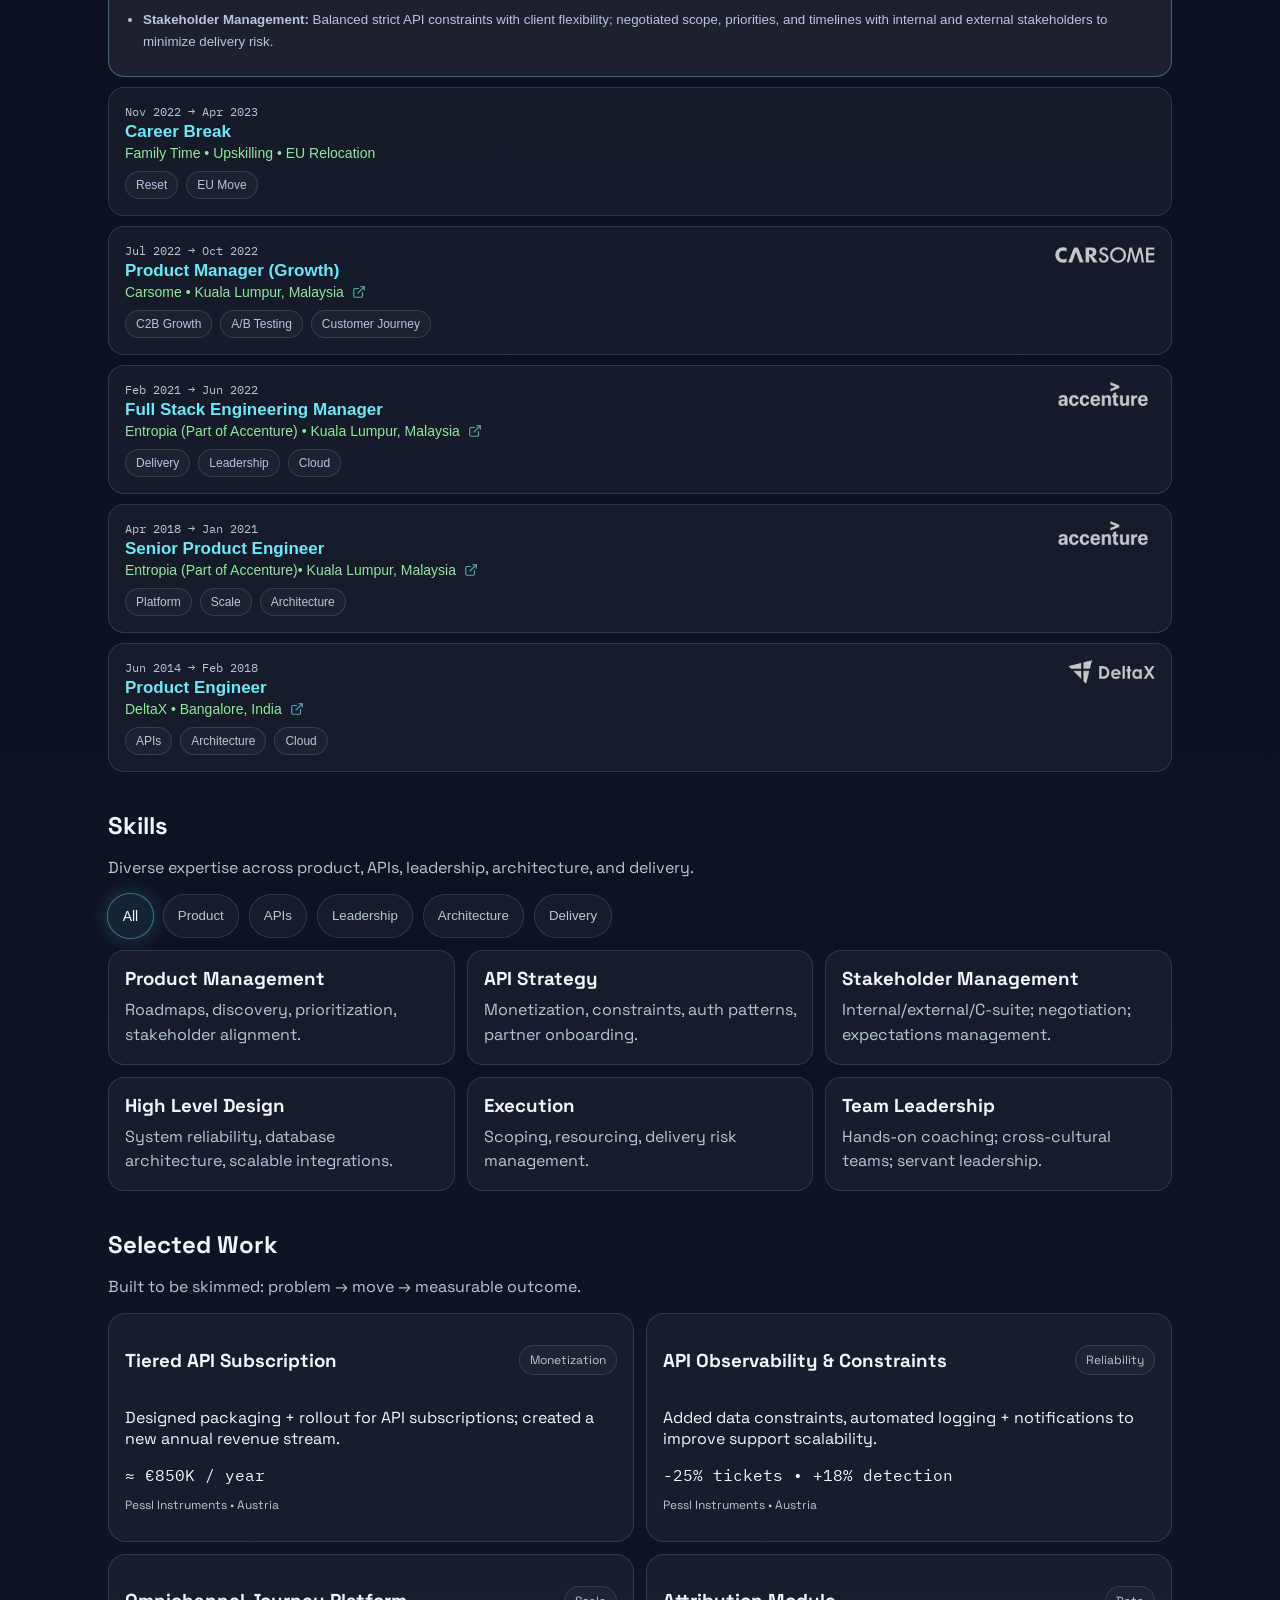
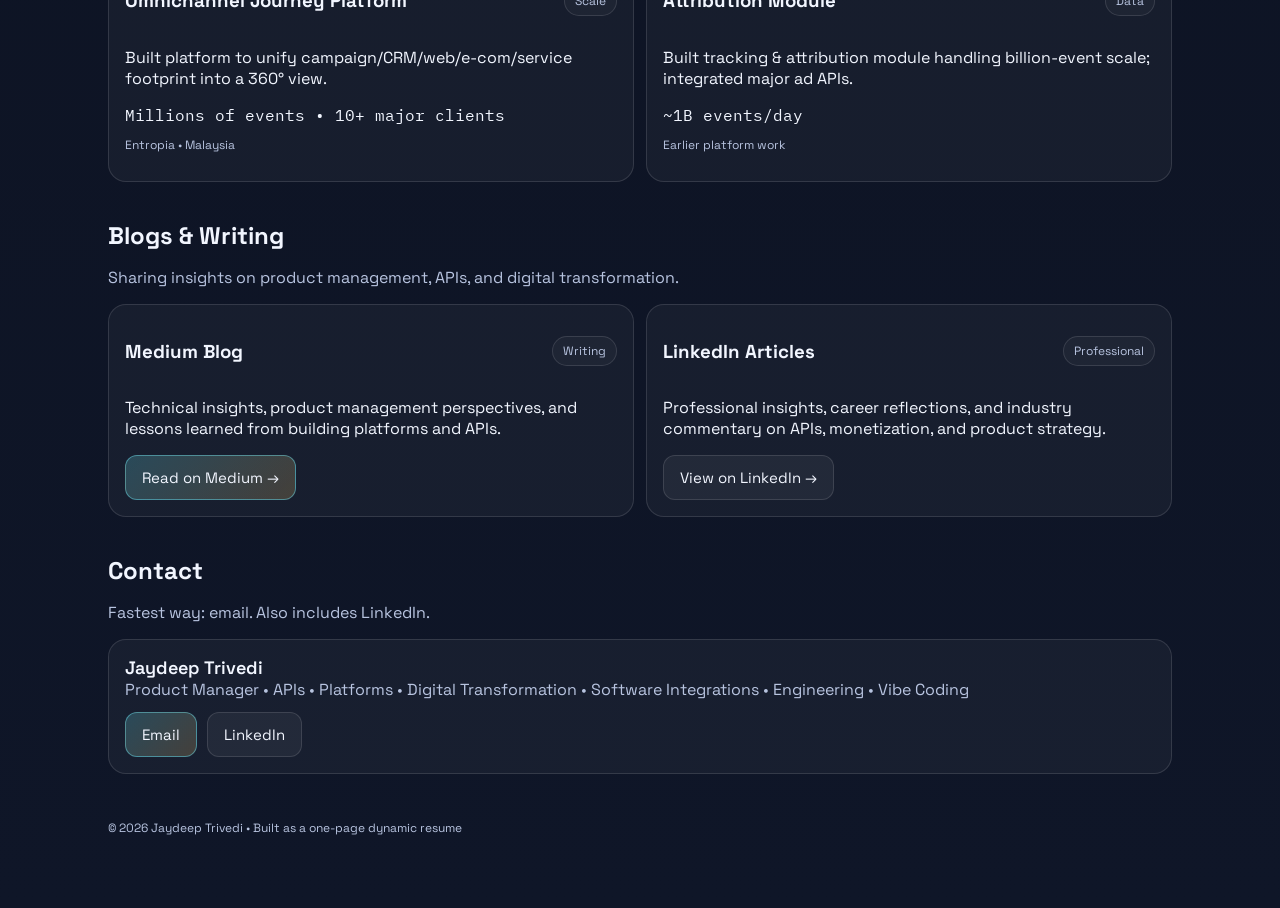
==== commit 9fc6bb6c: "final adjustments" ====
--- a/index.html
+++ b/index.html
@@ -26,7 +26,7 @@
       <a href="#skills">Skills</a>
       <a href="#work">Work</a>
       <a href="#blogs">Blogs</a>
-      <a href="#photo">Photography</a>
+      <!-- <a href="#photo">Photography</a> -->
       <a href="#contact" class="cta">Contact</a>
     </nav>
 
@@ -40,16 +40,16 @@
     <section class="hero">
       <div class="heroGrid">
         <div class="heroCopy">
-          <p class="kicker">Product Manager • APIs • Platforms • Digital Transformation</p>
+          <p class="kicker">Product Manager • APIs • Platforms • Digital Transformation • Software Integrations • Engineering • Vibe Coding</p>
 
           <h1>
-            I build <span class="glow">reliable</span> platform products<br/>
-            that turn complexity into <span class="glow">leverage</span>.
+            I build <span class="glow">reliable</span> <br/>software platform products<br/>
+            that turn complexity <br>into <span class="glow">leverage</span>.
           </h1>
 
           <p class="sub">
-            11+ years bridging Technology, Business, and People — with a bias for
-            API strategy, monetization, integrations, and scalable systems.
+            11+ years bridging Technology, Business, and People - with a bias for
+            API & software platform strategy, monetization, integrations, and scalable systems.
           </p>
 
           <div class="rotator">
@@ -78,7 +78,7 @@
             <div class="avatar" aria-hidden="true"></div>
             <div>
               <div class="name">Jaydeep Trivedi</div>
-              <div class="role">Product Manager — API & Digital Integrations</div>
+              <div class="role">Product Manager — APIs • Platforms • Software Integrations</div>
               <div class="tiny">Weiz/Graz, Austria</div>
             </div>
           </div>
@@ -169,27 +169,43 @@
     <section id="experience" class="section">
       <div class="sectionHead">
         <h2>Experience</h2>
-        <p class="muted">A timeline built for scanning — click items to expand.</p>
+        <p class="muted">A timeline showcasing global experience across continents - click items to dive deep.</p>
       </div>
 
       <div class="timeline" id="timeline">
         <button class="titem" data-open="true">
+          <a href="https://metos.global/en/#" target="_blank" rel="noreferrer" class="companyLogoLink companyLogoTopRight" title="Visit Metos" onclick="event.stopPropagation();">
+            <img src="logos/metos-green-logo.png" alt="Metos Logo" class="companyLogo" onerror="this.style.display='none'">
+          </a>
           <div class="tleft">
             <div class="twhen">May 2023 → Present</div>
-            <div class="trole">Product Manager (API & Digital Integrations)</div>
-            <div class="torg">Pessl Instruments • Austria</div>
+            <div class="trole">Product Manager (Platform Strategy, APIs & Digital Integrations)</div>
+            <div class="torg">
+              Pessl Instruments • Weiz/ Graz, Austria
+              <a href="https://metos.global/en/#" target="_blank" rel="noreferrer" class="companyLink" title="Visit Metos" onclick="event.stopPropagation();">
+                <svg width="14" height="14" viewBox="0 0 24 24" fill="none" stroke="currentColor" stroke-width="2" stroke-linecap="round" stroke-linejoin="round">
+                  <path d="M18 13v6a2 2 0 0 1-2 2H5a2 2 0 0 1-2-2V8a2 2 0 0 1 2-2h6"></path>
+                  <polyline points="15 3 21 3 21 9"></polyline>
+                  <line x1="10" y1="14" x2="21" y2="3"></line>
+                </svg>
+              </a>
+            </div>
           </div>
           <div class="tright">
             <span class="tag">API Monetization</span>
-            <span class="tag">Reliability</span>
-            <span class="tag">Partners</span>
+            <span class="tag">Internal Tools</span>
+            <span class="tag">Digital Integrations</span>
+            <span class="tag">Software Platform</span>
           </div>
           <div class="tbody">
+            <p class="muted"><strong>Remote (May-Nov 2023) • On-site (Dec 2023 onwards)</strong></p>
             <ul>
-              <li>Drove improvements across API/Digital Integration KPIs (reliability, support scalability, monetization).</li>
-              <li>Worked with CEO/Sales VP/Country Heads on monetization strategy and cost recovery.</li>
-              <li>Introduced constraints + logging/notifications (25% fewer tickets; 18% better proactive detection).</li>
-              <li>Hands-on client support: code samples, auth guidance (HMAC vs OAuth), troubleshooting.</li>
+              <li><strong>Monetization & Strategy:</strong> Collaborated with CEO, Sales VP, CPO, and Country Heads to design and implement API monetization strategy, creating ~€850K annual revenue stream while reducing infrastructure costs.</li>
+              <li><strong>Reliability & Observability:</strong> Introduced webhooks, API data constraints, and automated logging/notification systems resulting in <strong>25% reduction in support tickets</strong> + <strong>18% improvement in proactive error detection</strong>.</li>
+              <li><strong>Partner Integrations:</strong> Onboarded external partners for digital business integrations, enabling seamless data exchange with third-party systems and unlocking data-driven insights.</li>
+              <li><strong>Hands-on Client Support:</strong> Provided code samples, authentication guidance (HMAC vs OAuth), real-time troubleshooting, and evaluated custom feature requests (business impact vs engineering cost).</li>
+              <li><strong>Cross-functional Leadership:</strong> Enhanced product delivery and communication flows across sales, support, marketing, software, firmware, and hardware teams.</li>
+              <li><strong>Stakeholder Management:</strong> Balanced strict API constraints with client flexibility; negotiated scope, priorities, and timelines with internal and external stakeholders to minimize delivery risk.</li>
             </ul>
           </div>
         </button>
@@ -198,62 +214,152 @@
           <div class="tleft">
             <div class="twhen">Nov 2022 → Apr 2023</div>
             <div class="trole">Career Break</div>
-            <div class="torg">Upskilling • Relocation to EU</div>
+            <div class="torg">Family Time • Upskilling • EU Relocation</div>
           </div>
           <div class="tright"><span class="tag">Reset</span><span class="tag">EU Move</span></div>
           <div class="tbody">
-            <p class="muted">Intentional pause to upskill and relocate.</p>
+            <p class="muted">Intentional pause for family time, upskilling in product management and AI/ML technologies, and successful relocation from Malaysia to Austria (EU).</p>
           </div>
         </button>
 
         <button class="titem">
+          <a href="https://www.carsome.my/" target="_blank" rel="noreferrer" class="companyLogoLink companyLogoTopRight" title="Visit Carsome" onclick="event.stopPropagation();">
+            <img src="logos/carsome-logo.png" alt="Carsome Logo" class="companyLogo" onerror="this.style.display='none'">
+          </a>
           <div class="tleft">
             <div class="twhen">Jul 2022 → Oct 2022</div>
             <div class="trole">Product Manager (Growth)</div>
-            <div class="torg">Carsome • Malaysia</div>
-          </div>
-          <div class="tright"><span class="tag">Growth</span><span class="tag">A/B Testing</span></div>
+            <div class="torg">
+              Carsome • Kuala Lumpur, Malaysia
+              <a href="https://www.carsome.my/" target="_blank" rel="noreferrer" class="companyLink" title="Visit Carsome" onclick="event.stopPropagation();">
+                <svg width="14" height="14" viewBox="0 0 24 24" fill="none" stroke="currentColor" stroke-width="2" stroke-linecap="round" stroke-linejoin="round">
+                  <path d="M18 13v6a2 2 0 0 1-2 2H5a2 2 0 0 1-2-2V8a2 2 0 0 1 2-2h6"></path>
+                  <polyline points="15 3 21 3 21 9"></polyline>
+                  <line x1="10" y1="14" x2="21" y2="3"></line>
+                </svg>
+              </a>
+            </div>
+          </div>
+          <div class="tright">
+            <span class="tag">C2B Growth</span>
+            <span class="tag">A/B Testing</span>
+            <span class="tag">Customer Journey</span>
+          </div>
           <div class="tbody">
             <ul>
-              <li>Optimized customer journey; aligned roadmap with cross-department stakeholders.</li>
-              <li>Ran A/B tests and research with UI/UX and branding teams.</li>
+              <li><strong>Roadmap Alignment:</strong> Collaborated with stakeholders across departments to align features, initiatives, and roadmap with company leadership's vision.</li>
+              <li><strong>Customer Journey Optimization:</strong> Identified friction points in customer journey and built features to acquire new users and retain existing ones, improving conversion rates and KPIs.</li>
+              <li><strong>Product Discovery (C2B):</strong> Conducted discovery research to ensure team focused on solving real user problems and iterated based on learnings.</li>
+              <li><strong>A/B Testing & Research:</strong> Validated ideas through A/B testing and user research in collaboration with UI/UX, Product, and Branding teams.</li>
+              <li><strong>Growth-to-Product Translation:</strong> Worked with digital marketing and branding teams to translate growth initiatives into actionable product features.</li>
+              <li><strong>Scrum Facilitation:</strong> Led feature prioritization and scrum ceremonies with engineering manager and tech lead to empower high-quality team decisions.</li>
+              <li><strong>Documentation:</strong> Created detailed PRDs defining functional capabilities and acceptance criteria for user stories.</li>
             </ul>
           </div>
         </button>
 
         <button class="titem">
+          <a href="https://www.accenture.com/my-en" target="_blank" rel="noreferrer" class="companyLogoLink companyLogoTopRight" title="Visit Accenture" onclick="event.stopPropagation();">
+            <img src="logos/accenture-logo.png" alt="Accenture Logo" class="companyLogo accenture" onerror="this.style.display='none'">
+          </a>
           <div class="tleft">
             <div class="twhen">Feb 2021 → Jun 2022</div>
             <div class="trole">Full Stack Engineering Manager</div>
-            <div class="torg">Entropia (Accenture) • Malaysia</div>
-          </div>
-          <div class="tright"><span class="tag">Delivery</span><span class="tag">Leadership</span></div>
+            <div class="torg">
+              Entropia (Part of Accenture) • Kuala Lumpur, Malaysia
+              <a href="https://www.accenture.com/my-en" target="_blank" rel="noreferrer" class="companyLink" title="Visit Accenture" onclick="event.stopPropagation();">
+                <svg width="14" height="14" viewBox="0 0 24 24" fill="none" stroke="currentColor" stroke-width="2" stroke-linecap="round" stroke-linejoin="round">
+                  <path d="M18 13v6a2 2 0 0 1-2 2H5a2 2 0 0 1-2-2V8a2 2 0 0 1 2-2h6"></path>
+                  <polyline points="15 3 21 3 21 9"></polyline>
+                  <line x1="10" y1="14" x2="21" y2="3"></line>
+                </svg>
+              </a>
+            </div>
+          </div>
+          <div class="tright">
+            <span class="tag">Delivery</span>
+            <span class="tag">Leadership</span>
+            <span class="tag">Cloud</span>
+          </div>
           <div class="tbody">
-            <p class="muted">Led multiple digital transformation deliveries (AIA, Heineken/Drinkies, RHB Bank, MDEC).</p>
+            <p class="muted">Led engineering teams from ideation/requirements to deployment across multiple high-impact digital transformation projects:</p>
+            <ul>
+              <li><strong>AIA Insurance (Philippines):</strong> Built recommendation engine using persona & psychometric analysis. <em>Stack: Vue.js, Laravel, xVector, AWS (EC2 + LB + S3 + SES), MySQL</em></li>
+              <li><strong>Heineken/Drinkies (Malaysia):</strong> Created online/offline data streams for user segmentation based on beer taste profiles and purchasing patterns. <em>Stack: .NET Core, AWS S3, Magento, AWS Neptune, AWS Lambda, AWS Athena</em></li>
+              <li><strong>RHB Bank Berhad (Malaysia):</strong> Designed robust IC verification system with salary-based insurance product recommendations. <em>Stack: .NET Core MVC, JS, SQL Server, IIS</em></li>
+              <li><strong>MDEC (Malaysia Government):</strong> Developed 3-portal system for marketing team & partners to approve/reject training applications from startups with automated profiling. <em>Stack: Vue.js, Laravel, MySQL, AWS (EC2 + S3 + SES)</em></li>
+              <li>Managed full project lifecycle: architecture decisions, team leadership, stakeholder communication, and production deployment.</li>
+            </ul>
           </div>
         </button>
 
         <button class="titem">
+          <a href="https://www.accenture.com/my-en" target="_blank" rel="noreferrer" class="companyLogoLink companyLogoTopRight" title="Visit Accenture" onclick="event.stopPropagation();">
+            <img src="logos/accenture-logo.png" alt="Accenture Logo" class="companyLogo accenture" onerror="this.style.display='none'">
+          </a>
           <div class="tleft">
             <div class="twhen">Apr 2018 → Jan 2021</div>
             <div class="trole">Senior Product Engineer</div>
-            <div class="torg">Entropia • Malaysia</div>
-          </div>
-          <div class="tright"><span class="tag">Platform</span><span class="tag">Scale</span></div>
+            <div class="torg">
+              Entropia (Part of Accenture)• Kuala Lumpur, Malaysia
+              <a href="https://www.accenture.com/my-en" target="_blank" rel="noreferrer" class="companyLink" title="Visit Accenture" onclick="event.stopPropagation();">
+                <svg width="14" height="14" viewBox="0 0 24 24" fill="none" stroke="currentColor" stroke-width="2" stroke-linecap="round" stroke-linejoin="round">
+                  <path d="M18 13v6a2 2 0 0 1-2 2H5a2 2 0 0 1-2-2V8a2 2 0 0 1 2-2h6"></path>
+                  <polyline points="15 3 21 3 21 9"></polyline>
+                  <line x1="10" y1="14" x2="21" y2="3"></line>
+                </svg>
+              </a>
+            </div>
+          </div>
+          <div class="tright">
+            <span class="tag">Platform</span>
+            <span class="tag">Scale</span>
+            <span class="tag">Architecture</span>
+          </div>
           <div class="tbody">
-            <p class="muted">Built omnichannel customer journey platform; millions of events; major clients.</p>
+            <p class="muted"><strong>Built "Elon"</strong> (omnichannel customer journey mapping platform integrating campaigns, CRM, website, e-commerce, customer service, and in-store data for 360° customer view.)</p>
+            <ul>
+              <li><strong>Scale & Impact:</strong> Handled <strong>millions of events</strong> for 10+ major clients (Heineken, AIA, Taylors, Sime Darby, KFC). Enabled data-driven marketing that increased client sales by <strong>5-10%</strong>.</li>
+              <li><strong>Technical Leadership:</strong> Managed lean team of 5, reported directly to CTO. Made critical architecture decisions: SQL + Graph DB hybrid, AWS Neptune over Cosmos/Neo4j, managed cloud services over custom DevOps.</li>
+              <li><strong>Architecture Decisions:</strong> Chose combination of SQL (data ingestion) + Graph DB (relationship mapping) to efficiently process events and generate reports/dashboards at scale.</li>
+              <li><strong>Horizontally Scalable:</strong> Designed platform to scale seamlessly with growing event volumes and client base.</li>
+              <li><em>Stack: Vue.js, .NET Core, C# Microservices, PostgreSQL, AWS Neptune, AWS S3, AWS EC2, AWS EBS, AWS SES, RabbitMQ, Jenkins, Bitbucket</em></li>
+            </ul>
           </div>
         </button>
 
         <button class="titem">
+          <a href="https://deltax.com/" target="_blank" rel="noreferrer" class="companyLogoLink companyLogoTopRight" title="Visit DeltaX" onclick="event.stopPropagation();">
+            <img src="logos/deltax-logo.png" alt="DeltaX Logo" class="companyLogo" onerror="this.style.display='none'">
+          </a>
           <div class="tleft">
             <div class="twhen">Jun 2014 → Feb 2018</div>
             <div class="trole">Product Engineer</div>
-            <div class="torg">DeltaX • Bangalore</div>
-          </div>
-          <div class="tright"><span class="tag">APIs</span><span class="tag">Architecture</span></div>
+            <div class="torg">
+              DeltaX • Bangalore, India
+              <a href="https://deltax.com/" target="_blank" rel="noreferrer" class="companyLink" title="Visit DeltaX" onclick="event.stopPropagation();">
+                <svg width="14" height="14" viewBox="0 0 24 24" fill="none" stroke="currentColor" stroke-width="2" stroke-linecap="round" stroke-linejoin="round">
+                  <path d="M18 13v6a2 2 0 0 1-2 2H5a2 2 0 0 1-2-2V8a2 2 0 0 1 2-2h6"></path>
+                  <polyline points="15 3 21 3 21 9"></polyline>
+                  <line x1="10" y1="14" x2="21" y2="3"></line>
+                </svg>
+              </a>
+            </div>
+          </div>
+          <div class="tright">
+            <span class="tag">APIs</span>
+            <span class="tag">Architecture</span>
+            <span class="tag">Cloud</span>
+          </div>
           <div class="tbody">
-            <p class="muted">Built parts of a cloud digital media management platform; designed APIs; reliability systems.</p>
+            <p class="muted"><strong>DeltaX:</strong> Cloud-based digital media management platform for agencies and advertisers to buy, track, attribute, optimize, and report media across search, social, display RTB, mobile, and video channels.</p>
+            <ul>
+              <li><strong>Platform Architecture:</strong> Contributed to algorithm design, application architecture, and implementation of web-based UIs, highly available & fault-tolerant systems.</li>
+              <li><strong>API Development:</strong> Designed and developed reliable APIs for third-party integrations. Integrated with Google Analytics, syncing data between GA accounts and DeltaX platform.</li>
+              <li><strong>Core Platform Engineering:</strong> Built core platform using ASP.NET MVC 3, Entity Framework (Code First), Windows Services, MS SQL Server 2008, deployed on Azure.</li>
+              <li><strong>Reliability Systems:</strong> Designed and implemented error handling & notification system from scratch, alerting developers of data processing issues in real-time, significantly reducing downtime.</li>
+              <li>Worked on media attribution, campaign optimization, and multi-channel reporting systems handling large-scale advertising data.</li>
+            </ul>
           </div>
         </button>
       </div>
@@ -263,7 +369,7 @@
     <section id="skills" class="section">
       <div class="sectionHead">
         <h2>Skills</h2>
-        <p class="muted">Filterable — to quickly show what you’re looking for.</p>
+        <p class="muted">Diverse expertise across product, APIs, leadership, architecture, and delivery.</p>
       </div>
 
       <div class="filters" id="filters" role="group" aria-label="Skill filters">
@@ -385,26 +491,126 @@
       </div>
     </section>
 
-    <!-- PHOTOGRAPHY -->
+    <!-- PHOTOGRAPHY SECTION - Commented out for later integration
     <section id="photo" class="section">
       <div class="sectionHead">
         <h2>Photography</h2>
-        <p class="muted">A quiet counterweight to systems: composition, light, timing. (Drop your photos into /photos later.)</p>
+        <p class="muted">A quiet counterweight to systems: composition, light, timing. Click any photo to expand.</p>
       </div>
 
       <div class="photoGrid">
-        <div class="photo ph1"><span class="phLabel">Add photo</span></div>
-        <div class="photo ph2"><span class="phLabel">Add photo</span></div>
-        <div class="photo ph3"><span class="phLabel">Add photo</span></div>
-        <div class="photo ph4"><span class="phLabel">Add photo</span></div>
+        <div class="photo" data-photo="1" 
+             data-title="Alpine Morning"
+             data-location="Graz, Austria"
+             data-lat="47.0707"
+             data-lng="15.4395"
+             data-camera="Sony A7 III"
+             data-lens="24-70mm f/2.8"
+             data-settings="f/5.6 • 1/250s • ISO 200">
+          <div class="photoOverlay">
+            <span class="photoTitle">Alpine Morning</span>
+            <span class="photoLocation">📍 Graz, Austria</span>
+          </div>
+        </div>
+        
+        <div class="photo" data-photo="2" 
+             data-title="Urban Geometry"
+             data-location="Vienna, Austria"
+             data-lat="48.2082"
+             data-lng="16.3738"
+             data-camera="Sony A7 III"
+             data-lens="16-35mm f/4"
+             data-settings="f/8 • 1/125s • ISO 400">
+          <div class="photoOverlay">
+            <span class="photoTitle">Urban Geometry</span>
+            <span class="photoLocation">📍 Vienna, Austria</span>
+          </div>
+        </div>
+        
+        <div class="photo" data-photo="3" 
+             data-title="Market Stories"
+             data-location="Kuala Lumpur, Malaysia"
+             data-lat="3.1390"
+             data-lng="101.6869"
+             data-camera="Sony A7 III"
+             data-lens="85mm f/1.8"
+             data-settings="f/2.8 • 1/500s • ISO 800">
+          <div class="photoOverlay">
+            <span class="photoTitle">Market Stories</span>
+            <span class="photoLocation">📍 Kuala Lumpur, Malaysia</span>
+          </div>
+        </div>
+        
+        <div class="photo" data-photo="4" 
+             data-title="Golden Hour"
+             data-location="Bangalore, India"
+             data-lat="12.9716"
+             data-lng="77.5946"
+             data-camera="Sony A7 III"
+             data-lens="70-200mm f/2.8"
+             data-settings="f/4 • 1/1000s • ISO 100">
+          <div class="photoOverlay">
+            <span class="photoTitle">Golden Hour</span>
+            <span class="photoLocation">📍 Bangalore, India</span>
+          </div>
+        </div>
       </div>
 
       <div class="note">
         <p class="mono">
-          Want this section “alive”? Turn it into a mini gallery with lightbox + EXIF + location pins.
+          📸 Click photos to view full details • EXIF metadata • Location pins • Replace with your actual images!
         </p>
       </div>
     </section>
+
+    <div id="lightbox" class="lightbox" role="dialog" aria-modal="true" aria-hidden="true">
+      <div class="lightboxOverlay"></div>
+      <div class="lightboxContent">
+        <button class="lightboxClose" aria-label="Close lightbox">✕</button>
+        
+        <div class="lightboxMain">
+          <div class="lightboxImage">
+            <div class="lightboxImagePlaceholder" id="lightboxImageContainer">
+              <span class="lightboxImageText">Photo Preview</span>
+            </div>
+          </div>
+          
+          <div class="lightboxInfo">
+            <div class="lightboxHeader">
+              <h3 id="lightboxTitle">Photo Title</h3>
+              <a id="lightboxMap" class="lightboxMapLink" href="#" target="_blank" rel="noreferrer">
+                <span id="lightboxLocation">📍 Location</span>
+              </a>
+            </div>
+            
+            <div class="lightboxExif">
+              <h4>Camera & Settings</h4>
+              <div class="exifGrid">
+                <div class="exifItem">
+                  <span class="exifLabel">Camera</span>
+                  <span class="exifValue" id="exifCamera">—</span>
+                </div>
+                <div class="exifItem">
+                  <span class="exifLabel">Lens</span>
+                  <span class="exifValue" id="exifLens">—</span>
+                </div>
+                <div class="exifItem">
+                  <span class="exifLabel">Settings</span>
+                  <span class="exifValue" id="exifSettings">—</span>
+                </div>
+              </div>
+            </div>
+            
+            <div class="lightboxNav">
+              <button class="lightboxNavBtn" id="lightboxPrev" aria-label="Previous photo">← Previous</button>
+              <span class="lightboxCounter" id="lightboxCounter">1 of 4</span>
+              <button class="lightboxNavBtn" id="lightboxNext" aria-label="Next photo">Next →</button>
+            </div>
+          </div>
+        </div>
+      </div>
+    </div>
+    END PHOTOGRAPHY SECTION -->
 
     <!-- CONTACT -->
     <section id="contact" class="section">
@@ -416,7 +622,7 @@
       <div class="contactCard">
         <div>
           <div class="contactName">Jaydeep Trivedi</div>
-          <div class="muted">Product Manager — APIs • Platforms • Digital Transformation</div>
+          <div class="muted">Product Manager • APIs • Platforms • Digital Transformation • Software Integrations • Engineering • Vibe Coding</div>
         </div>
 
         <div class="contactRow">
@@ -424,14 +630,14 @@
           <a class="btn" href="https://www.linkedin.com/in/jaydeeptrivedi/" target="_blank" rel="noreferrer">LinkedIn</a>
         </div>
 
-        <p class="tiny muted">
+        <!--<p class="tiny muted">
           Languages: English (IELTS C1/7.5), Hindi, Gujarati.
-        </p>
+        </p>-->
       </div>
     </section>
 
     <footer class="footer">
-      <p class="tiny muted">© <span id="year"></span> Jaydeep Trivedi • Built as a one-page dynamic resume</p>
+      <p class="tiny muted">© <span id="year">2026</span> Jaydeep Trivedi • Built as a one-page dynamic resume</p>
     </footer>
   </main>
 
--- a/styles.css
+++ b/styles.css
@@ -25,10 +25,11 @@
 }
 
 *{ box-sizing:border-box; }
+html{ scroll-behavior:smooth; }
 html,body{ margin:0; padding:0; font-family:var(--sans); background: radial-gradient(900px 600px at 20% 10%, rgba(110,231,246,0.12), transparent 60%),
                                                 radial-gradient(900px 600px at 80% 0%, rgba(247,199,107,0.10), transparent 55%),
                                                 linear-gradient(180deg, var(--bg), var(--bg2)); color:var(--text); }
-a{ color:inherit; text-decoration:none; }
+a{ color:inherit; text-decoration:none; transition: all 0.3s ease; }
 ul{ margin:0; padding-left:18px; }
 li{ margin:8px 0; }
 
@@ -52,14 +53,17 @@
   .topbar{ padding:12px 16px; }
 }
 
-.brand{ display:flex; align-items:center; gap:10px; }
+.brand{ display:flex; align-items:center; gap:10px; transition: transform 0.3s ease; }
+.brand:hover{ transform: translateY(-2px); }
 .brandMark{
   width:36px; height:36px; border-radius:10px;
   display:grid; place-items:center;
   background: linear-gradient(135deg, rgba(110,231,246,0.35), rgba(247,199,107,0.25));
   border: 1px solid var(--line);
   font-weight:600;
-}
+  transition: all 0.3s ease;
+}
+.brand:hover .brandMark{ transform: rotate(5deg) scale(1.05); box-shadow: 0 0 20px rgba(110,231,246,0.3); }
 .brandText{ font-weight:600; letter-spacing:0.2px; }
 
 .nav{ display:flex; gap:14px; align-items:center; }
@@ -70,9 +74,12 @@
   min-height:44px;
   display:inline-flex;
   align-items:center;
-}
-.nav a:hover{ color:var(--text); border-color:var(--line); background: rgba(255,255,255,0.06); }
+  transition: all 0.3s ease;
+  position: relative;
+}
+.nav a:hover{ color:var(--text); border-color:var(--line); background: rgba(255,255,255,0.06); transform: translateY(-2px); }
 .nav .cta{ color:var(--text); border-color:rgba(110,231,246,0.40); background: rgba(110,231,246,0.08); }
+.nav .cta:hover{ box-shadow: 0 4px 12px rgba(110,231,246,0.25); border-color:rgba(110,231,246,0.60); }
 
 .iconBtn{
   border:1px solid var(--line);
@@ -86,8 +93,9 @@
   display:inline-flex;
   align-items:center;
   justify-content:center;
-}
-.iconBtn:hover{ background: rgba(255,255,255,0.10); }
+  transition: all 0.3s ease;
+}
+.iconBtn:hover{ background: rgba(255,255,255,0.10); transform: rotate(180deg) scale(1.1); }
 
 .page{ max-width:1100px; margin:0 auto; padding: 18px 18px 60px; }
 @media (max-width: 768px){
@@ -131,6 +139,12 @@
   -webkit-background-clip: text;
   background-clip: text;
   color: transparent;
+  background-size: 200% 100%;
+  animation: shimmer 3s ease-in-out infinite;
+}
+@keyframes shimmer{
+  0%, 100%{ background-position: 0% 50%; }
+  50%{ background-position: 100% 50%; }
 }
 
 .sub{ color:var(--muted); font-size:16px; line-height:1.65; max-width: 58ch; }
@@ -165,13 +179,29 @@
   display:inline-flex; align-items:center; gap:8px;
   min-height:44px;
   font-size:15px;
-}
-.btn:hover{ border-color: rgba(110,231,246,0.40); background: rgba(255,255,255,0.08); }
+  transition: all 0.3s cubic-bezier(0.4, 0, 0.2, 1);
+  position: relative;
+  overflow: hidden;
+}
+.btn::before{
+  content: '';
+  position: absolute;
+  top: 50%;
+  left: 50%;
+  width: 0;
+  height: 0;
+  border-radius: 50%;
+  background: rgba(110,231,246,0.15);
+  transform: translate(-50%, -50%);
+  transition: width 0.6s, height 0.6s;
+}
+.btn:hover::before{ width: 300px; height: 300px; }
+.btn:hover{ border-color: rgba(110,231,246,0.40); background: rgba(255,255,255,0.08); transform: translateY(-2px); box-shadow: 0 4px 12px rgba(0,0,0,0.3); }
 .btn.primary{
   background: linear-gradient(135deg, rgba(110,231,246,0.22), rgba(247,199,107,0.20));
   border-color: rgba(110,231,246,0.45);
 }
-.btn.primary:hover{ background: linear-gradient(135deg, rgba(110,231,246,0.28), rgba(247,199,107,0.25)); }
+.btn.primary:hover{ background: linear-gradient(135deg, rgba(110,231,246,0.28), rgba(247,199,107,0.25)); box-shadow: 0 6px 20px rgba(110,231,246,0.25); }
 .btn.ghost{ background: transparent; }
 @media (max-width: 768px){
   .btn{ padding:10px 14px; font-size:14px; }
@@ -187,7 +217,11 @@
   display:inline-flex; align-items:center; gap:8px;
   font-size:13px;
 }
-.dot{ width:8px; height:8px; border-radius:50%; background: var(--accent); box-shadow: 0 0 20px rgba(110,231,246,0.6); }
+.dot{ width:8px; height:8px; border-radius:50%; background: var(--accent); box-shadow: 0 0 20px rgba(110,231,246,0.6); animation: pulse 2s ease-in-out infinite; }
+@keyframes pulse{
+  0%, 100%{ transform: scale(1); opacity: 1; }
+  50%{ transform: scale(1.2); opacity: 0.8; box-shadow: 0 0 30px rgba(110,231,246,0.8); }
+}
 
 .heroCard{
   border:1px solid var(--line);
@@ -195,7 +229,9 @@
   border-radius:18px;
   box-shadow: var(--shadow);
   overflow:hidden;
-}
+  transition: all 0.4s ease;
+}
+.heroCard:hover{ transform: translateY(-4px); box-shadow: 0 24px 70px rgba(0,0,0,0.5), 0 0 30px rgba(110,231,246,0.1); border-color: rgba(110,231,246,0.3); }
 @media (max-width: 768px){
   .heroCard{ border-radius:16px; }
 }
@@ -214,7 +250,14 @@
     radial-gradient(circle at 30% 30%, rgba(110,231,246,0.35), transparent 55%),
     radial-gradient(circle at 70% 20%, rgba(247,199,107,0.28), transparent 55%),
     rgba(255,255,255,0.03);
-}
+  transition: all 0.4s ease;
+  animation: float 6s ease-in-out infinite;
+}
+@keyframes float{
+  0%, 100%{ transform: translateY(0px); }
+  50%{ transform: translateY(-6px); }
+}
+.heroCard:hover .avatar{ transform: scale(1.1) rotate(5deg); box-shadow: 0 0 20px rgba(110,231,246,0.4); }
 .name{ font-weight:600; }
 .role{ color:var(--muted); font-size:13px; }
 .tiny{ font-size:12px; color:var(--muted); }
@@ -251,8 +294,14 @@
 }
 .miniItem{ margin:10px 0; color:var(--muted); line-height:1.55; }
 .cardLinks{ display:flex; justify-content:space-between; margin-top:10px; }
-.link{ color: var(--accent); font-family:var(--mono); font-size:12px; }
-.link:hover{ text-decoration:underline; }
+.link{ color: var(--accent); font-family:var(--mono); font-size:12px; transition: all 0.3s ease; position: relative; }
+.link:hover{ text-decoration:underline; color: var(--gold); transform: translateX(4px); }
+.link::after{
+  content: ' →';
+  display: inline-block;
+  transition: transform 0.3s ease;
+}
+.link:hover::after{ transform: translateX(4px); }
 
 .section{ padding: 34px 0 4px; }
 .sectionHead{ margin-bottom:14px; }
@@ -271,9 +320,31 @@
   border-radius:18px;
   padding:16px;
   background: rgba(255,255,255,0.04);
-}
+  transition: all 0.3s ease;
+  position: relative;
+}
+.card::after{
+  content: '';
+  position: absolute;
+  inset: 0;
+  border-radius: 18px;
+  padding: 1px;
+  background: linear-gradient(135deg, rgba(110,231,246,0.4), rgba(247,199,107,0.3));
+  -webkit-mask: linear-gradient(#fff 0 0) content-box, linear-gradient(#fff 0 0);
+  -webkit-mask-composite: xor;
+  mask-composite: exclude;
+  opacity: 0;
+  transition: opacity 0.3s ease;
+}
+.card:hover{
+  transform: translateY(-4px) scale(1.02);
+  box-shadow: 0 12px 30px rgba(0,0,0,0.4);
+  background: rgba(255,255,255,0.06);
+}
+.card:hover::after{ opacity: 1; }
 @media (max-width: 768px){
   .card{ padding:14px; border-radius:16px; }
+  .card::after{ border-radius:16px; }
 }
 .card h3{ margin:0 0 8px; }
 .card p{ color:var(--muted); line-height:1.6; }
@@ -288,15 +359,71 @@
   padding:16px;
   cursor:pointer;
   min-height:44px;
-}
-.titem:hover{ border-color: rgba(110,231,246,0.40); background: rgba(255,255,255,0.06); }
+  transition: all 0.3s cubic-bezier(0.4, 0, 0.2, 1);
+  position: relative;
+}
+.titem::before{
+  content: '';
+  position: absolute;
+  left: 0;
+  top: 50%;
+  transform: translateY(-50%);
+  width: 4px;
+  height: 0;
+  background: linear-gradient(180deg, var(--accent), var(--gold));
+  border-radius: 0 4px 4px 0;
+  transition: height 0.3s ease;
+}
+.titem:hover::before{ height: 70%; }
+.titem:hover{ border-color: rgba(110,231,246,0.40); background: rgba(255,255,255,0.06); transform: translateX(8px); box-shadow: -4px 4px 16px rgba(110,231,246,0.15); }
+.titem[aria-expanded="true"]{ background: rgba(255,255,255,0.07); border-color: rgba(110,231,246,0.35); }
 @media (max-width: 768px){
   .titem{ padding:14px; }
 }
 .tleft{ display:flex; flex-direction:column; gap:3px; }
 .twhen{ font-family:var(--mono); font-size:12px; color:var(--muted); }
 .trole{ font-weight:600; color:var(--accent); font-size:17px; }
-.torg{ color:#8FE7A0; font-size:14px; font-weight:500; }
+.torg{ color:#8FE7A0; font-size:14px; font-weight:500; display:flex; align-items:center; gap:8px; }
+.companyLogoTopRight{
+  position:absolute;
+  top:16px;
+  right:16px;
+  z-index:2;
+}
+.companyLogoLink{
+  display:inline-flex;
+  align-items:center;
+  height:24px;
+  transition:all 0.3s ease;
+}
+.companyLogo{
+  height:24px;
+  width:auto;
+  max-width:100px;
+  object-fit:contain;
+  filter:brightness(0) invert(1) opacity(0.75);
+  transition:all 0.3s ease;
+}
+.companyLogo.accenture{
+  height:36px;
+  max-width:140px;
+}
+.companyLogoLink:hover .companyLogo{
+  filter:brightness(0) invert(1) opacity(1);
+  transform:scale(1.08);
+}
+.companyLink{
+  display:inline-flex;
+  align-items:center;
+  color:var(--accent);
+  opacity:0.7;
+  transition:all 0.3s ease;
+}
+.companyLink:hover{
+  opacity:1;
+  transform:translateX(2px);
+  color:var(--gold);
+}
 .tright{ margin-top:10px; display:flex; gap:8px; flex-wrap:wrap; }
 .tag{
   padding:6px 10px;
@@ -305,6 +432,13 @@
   background: rgba(255,255,255,0.03);
   font-size:12px;
   color:var(--muted);
+  transition: all 0.3s ease;
+}
+.tag:hover{
+  background: rgba(110,231,246,0.1);
+  border-color: rgba(110,231,246,0.4);
+  color: var(--accent);
+  transform: scale(1.05);
 }
 .tbody{ display:none; margin-top:12px; color:var(--muted); line-height:1.6; }
 .titem[aria-expanded="true"] .tbody{ display:block; }
@@ -320,9 +454,10 @@
   min-height:44px;
   display:inline-flex;
   align-items:center;
-}
-.chip:hover{ background: rgba(255,255,255,0.06); }
-.chip.active{ color:var(--text); border-color: rgba(110,231,246,0.40); background: rgba(110,231,246,0.08); }
+  transition: all 0.3s ease;
+}
+.chip:hover{ background: rgba(255,255,255,0.06); transform: translateY(-2px); box-shadow: 0 4px 12px rgba(0,0,0,0.3); }
+.chip.active{ color:var(--text); border-color: rgba(110,231,246,0.40); background: rgba(110,231,246,0.08); transform: scale(1.05); box-shadow: 0 0 20px rgba(110,231,246,0.2); }
 @media (max-width: 768px){
   .chip{ padding:8px 12px; font-size:14px; }
 }
@@ -339,6 +474,14 @@
   border-radius:16px;
   padding:16px;
   background: rgba(255,255,255,0.04);
+  transition: all 0.3s ease;
+  cursor: pointer;
+}
+.skillCard:hover{
+  transform: translateY(-4px) rotate(1deg);
+  background: rgba(255,255,255,0.07);
+  border-color: rgba(110,231,246,0.4);
+  box-shadow: 0 8px 24px rgba(110,231,246,0.15);
 }
 @media (max-width: 768px){
   .skillCard{ padding:14px; }
@@ -357,6 +500,26 @@
   border-radius:18px;
   padding:16px;
   background: rgba(255,255,255,0.04);
+  transition: all 0.4s cubic-bezier(0.4, 0, 0.2, 1);
+  position: relative;
+  overflow: hidden;
+}
+.workCard::before{
+  content: '';
+  position: absolute;
+  top: 0;
+  left: -100%;
+  width: 100%;
+  height: 100%;
+  background: linear-gradient(90deg, transparent, rgba(110,231,246,0.1), transparent);
+  transition: left 0.6s ease;
+}
+.workCard:hover::before{ left: 100%; }
+.workCard:hover{
+  transform: translateY(-6px);
+  background: rgba(255,255,255,0.06);
+  border-color: rgba(110,231,246,0.4);
+  box-shadow: 0 12px 40px rgba(110,231,246,0.2);
 }
 @media (max-width: 768px){
   .workCard{ padding:14px; border-radius:16px; }
@@ -373,17 +536,255 @@
 .photo{
   border:1px solid var(--line);
   border-radius:16px;
-  min-height:140px;
+  min-height:180px;
   background:
     radial-gradient(500px 200px at 20% 20%, rgba(110,231,246,0.16), transparent 60%),
     radial-gradient(500px 200px at 80% 0%, rgba(247,199,107,0.12), transparent 55%),
     rgba(255,255,255,0.04);
   display:flex;
   align-items:flex-end;
-  padding:12px;
+  padding:0;
+  transition: all 0.4s ease;
+  cursor: pointer;
+  overflow: hidden;
+  position: relative;
+}
+.photo::before{
+  content: '🔍';
+  position: absolute;
+  top: 50%;
+  left: 50%;
+  transform: translate(-50%, -50%) scale(0);
+  font-size: 48px;
+  opacity: 0;
+  transition: all 0.3s ease;
+  z-index: 2;
+}
+.photoOverlay{
+  position: absolute;
+  bottom: 0;
+  left: 0;
+  right: 0;
+  background: linear-gradient(to top, rgba(0,0,0,0.8), transparent);
+  padding: 16px 12px 12px;
+  display: flex;
+  flex-direction: column;
+  gap: 4px;
+  transform: translateY(100%);
+  transition: transform 0.3s ease;
+}
+.photoTitle{
+  font-weight: 600;
+  font-size: 14px;
+  color: var(--text);
+}
+.photoLocation{
+  font-size: 12px;
+  color: var(--muted);
+  font-family: var(--mono);
+}
+.photo:hover{
+  transform: scale(1.05);
+  box-shadow: 0 8px 30px rgba(110,231,246,0.25);
+  border-color: rgba(110,231,246,0.5);
+}
+.photo:hover::before{
+  transform: translate(-50%, -50%) scale(1);
+  opacity: 0.9;
+}
+.photo:hover .photoOverlay{
+  transform: translateY(0);
 }
 @media (max-width: 520px){
   .photo{ min-height:160px; }
+}
+
+/* Lightbox */
+.lightbox{
+  position: fixed;
+  inset: 0;
+  z-index: 10000;
+  display: none;
+  align-items: center;
+  justify-content: center;
+  padding: 20px;
+}
+.lightbox.active{ display: flex; animation: fadeIn 0.3s ease; }
+@keyframes fadeIn{
+  from{ opacity: 0; }
+  to{ opacity: 1; }
+}
+.lightboxOverlay{
+  position: absolute;
+  inset: 0;
+  background: rgba(0,0,0,0.92);
+  backdrop-filter: blur(10px);
+}
+.lightboxContent{
+  position: relative;
+  width: 100%;
+  max-width: 1200px;
+  background: var(--card);
+  border-radius: 20px;
+  border: 1px solid var(--line);
+  box-shadow: 0 30px 90px rgba(0,0,0,0.8);
+  overflow: hidden;
+  animation: slideUp 0.3s ease;
+}
+@keyframes slideUp{
+  from{ transform: translateY(40px); opacity: 0; }
+  to{ transform: translateY(0); opacity: 1; }
+}
+.lightboxClose{
+  position: absolute;
+  top: 16px;
+  right: 16px;
+  width: 44px;
+  height: 44px;
+  border-radius: 50%;
+  background: rgba(0,0,0,0.6);
+  border: 1px solid var(--line);
+  color: var(--text);
+  font-size: 24px;
+  cursor: pointer;
+  z-index: 10;
+  transition: all 0.3s ease;
+  display: flex;
+  align-items: center;
+  justify-content: center;
+}
+.lightboxClose:hover{
+  background: rgba(255,0,0,0.2);
+  border-color: rgba(255,0,0,0.5);
+  transform: rotate(90deg) scale(1.1);
+}
+.lightboxMain{
+  display: grid;
+  grid-template-columns: 1.5fr 1fr;
+  gap: 0;
+}
+@media (max-width: 980px){
+  .lightboxMain{ grid-template-columns: 1fr; }
+}
+.lightboxImage{
+  background: rgba(0,0,0,0.4);
+  display: flex;
+  align-items: center;
+  justify-content: center;
+  min-height: 400px;
+  padding: 40px;
+}
+@media (max-width: 768px){
+  .lightboxImage{ padding: 30px; min-height: 300px; }
+}
+.lightboxImagePlaceholder{
+  width: 100%;
+  height: 100%;
+  min-height: 300px;
+  border-radius: 12px;
+  background:
+    radial-gradient(circle at 30% 30%, rgba(110,231,246,0.25), transparent 60%),
+    radial-gradient(circle at 70% 70%, rgba(247,199,107,0.20), transparent 60%),
+    rgba(255,255,255,0.05);
+  display: flex;
+  align-items: center;
+  justify-content: center;
+  border: 2px dashed var(--line);
+}
+.lightboxImageText{
+  font-family: var(--mono);
+  font-size: 18px;
+  color: var(--muted);
+}
+.lightboxInfo{
+  padding: 32px 28px;
+  display: flex;
+  flex-direction: column;
+  gap: 24px;
+}
+@media (max-width: 768px){
+  .lightboxInfo{ padding: 24px 20px; }
+}
+.lightboxHeader h3{
+  margin: 0 0 8px;
+  font-size: 24px;
+  color: var(--text);
+}
+.lightboxMapLink{
+  display: inline-flex;
+  align-items: center;
+  gap: 6px;
+  color: var(--accent);
+  font-family: var(--mono);
+  font-size: 14px;
+  transition: all 0.3s ease;
+}
+.lightboxMapLink:hover{
+  color: var(--gold);
+  transform: translateX(4px);
+}
+.lightboxExif h4{
+  margin: 0 0 12px;
+  font-size: 14px;
+  text-transform: uppercase;
+  letter-spacing: 0.1em;
+  color: var(--muted);
+}
+.exifGrid{
+  display: flex;
+  flex-direction: column;
+  gap: 12px;
+}
+.exifItem{
+  padding: 12px;
+  background: rgba(255,255,255,0.03);
+  border: 1px solid var(--line);
+  border-radius: 10px;
+  display: flex;
+  justify-content: space-between;
+  align-items: center;
+}
+.exifLabel{
+  font-size: 13px;
+  color: var(--muted);
+  font-family: var(--mono);
+}
+.exifValue{
+  font-size: 13px;
+  color: var(--text);
+  font-weight: 500;
+}
+.lightboxNav{
+  display: flex;
+  justify-content: space-between;
+  align-items: center;
+  gap: 12px;
+  margin-top: auto;
+  padding-top: 24px;
+  border-top: 1px solid var(--line);
+}
+.lightboxNavBtn{
+  padding: 10px 16px;
+  background: rgba(255,255,255,0.05);
+  border: 1px solid var(--line);
+  border-radius: 10px;
+  color: var(--text);
+  cursor: pointer;
+  transition: all 0.3s ease;
+  font-family: var(--mono);
+  font-size: 13px;
+}
+.lightboxNavBtn:hover{
+  background: rgba(110,231,246,0.1);
+  border-color: rgba(110,231,246,0.4);
+  transform: translateX(0) scale(1.05);
+}
+#lightboxPrev:hover{ transform: translateX(-4px) scale(1.05); }
+#lightboxNext:hover{ transform: translateX(4px) scale(1.05); }
+.lightboxCounter{
+  font-family: var(--mono);
+  font-size: 12px;
+  color: var(--muted);
 }
 .phLabel{ font-family:var(--mono); font-size:12px; color:var(--muted); }
 
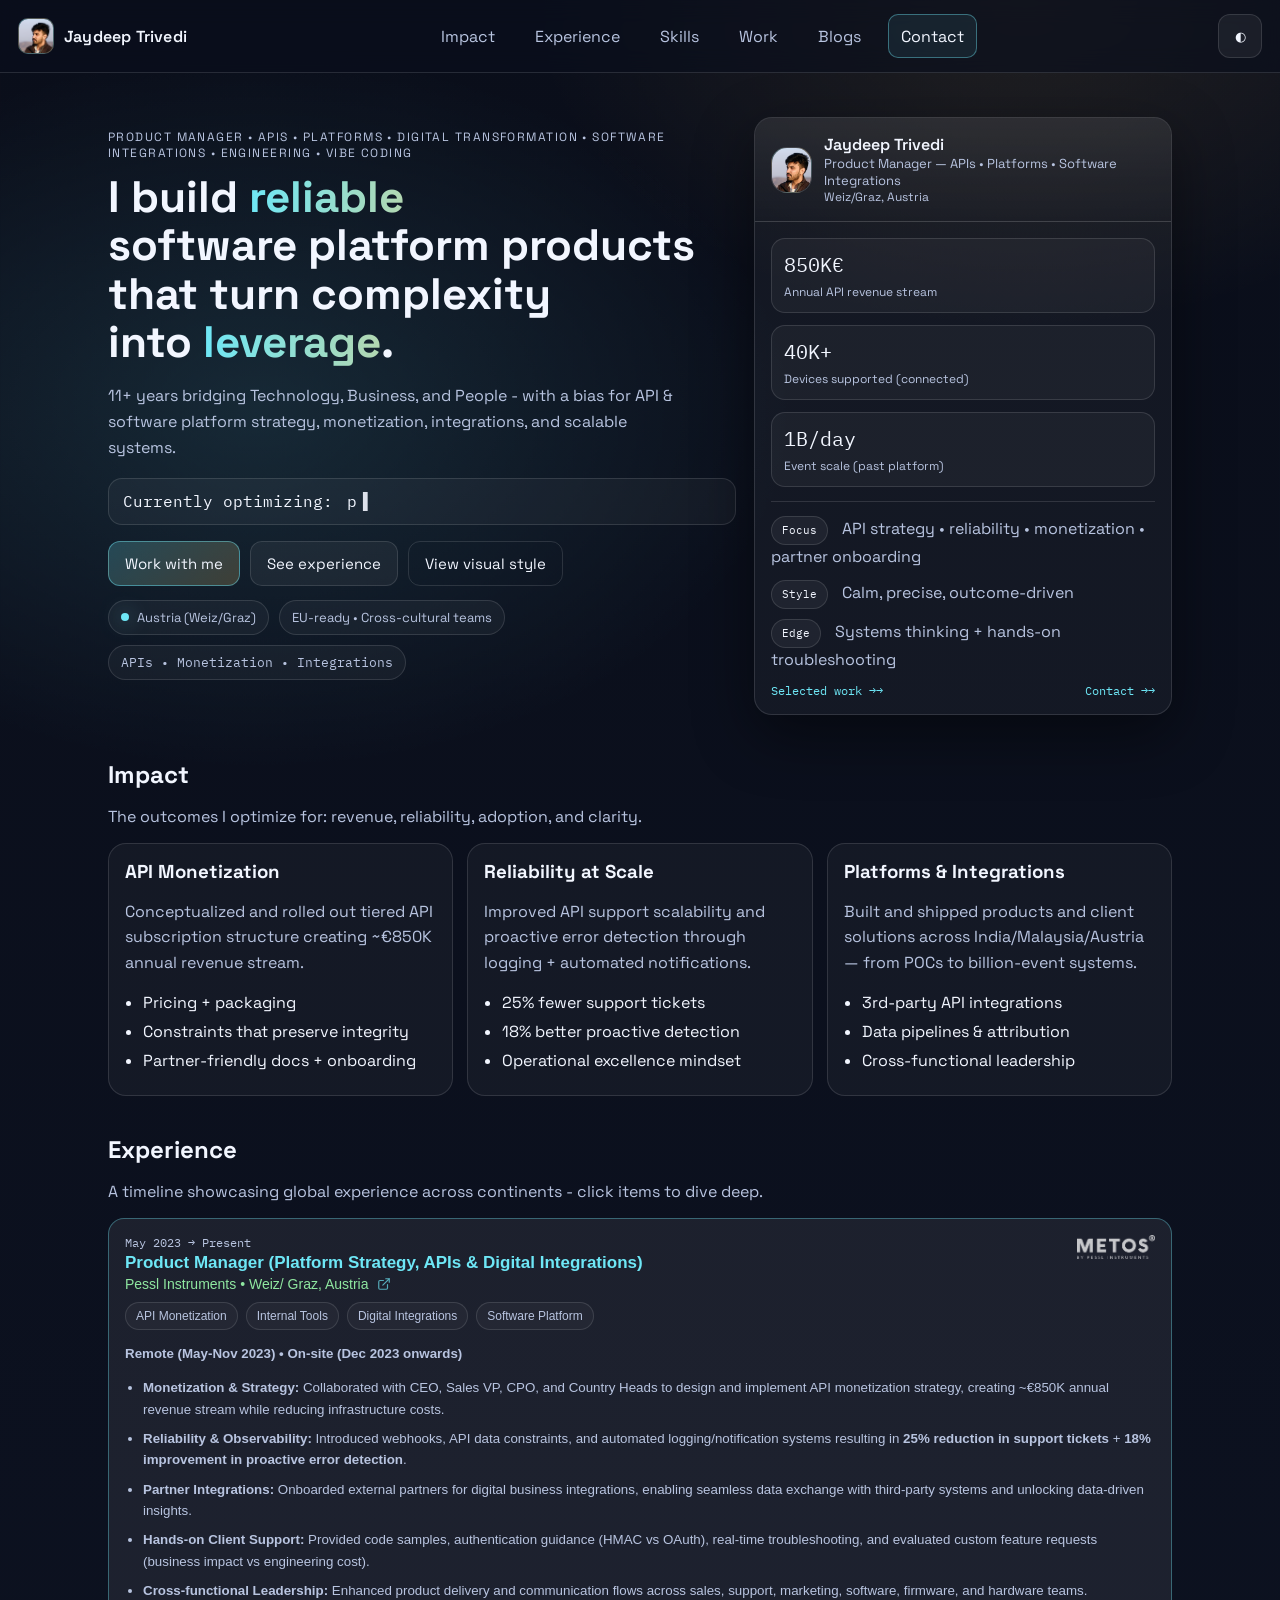
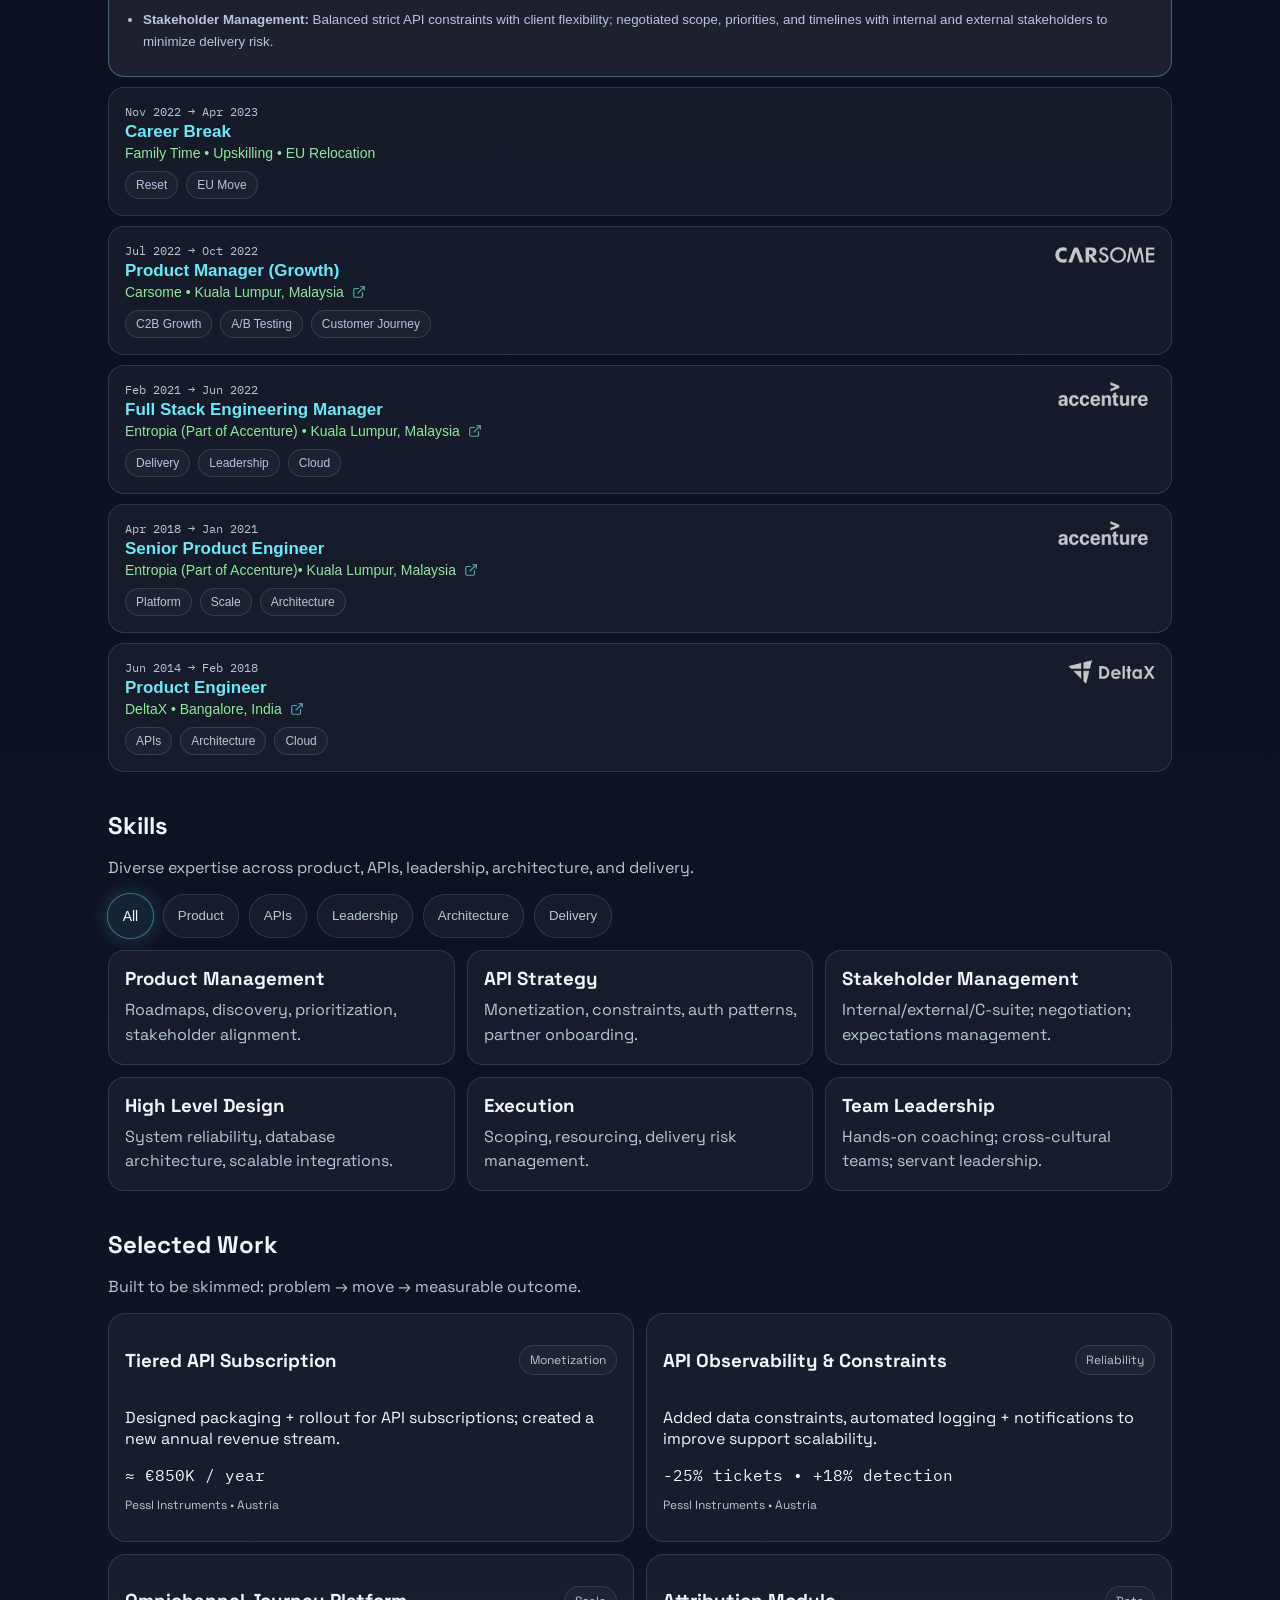
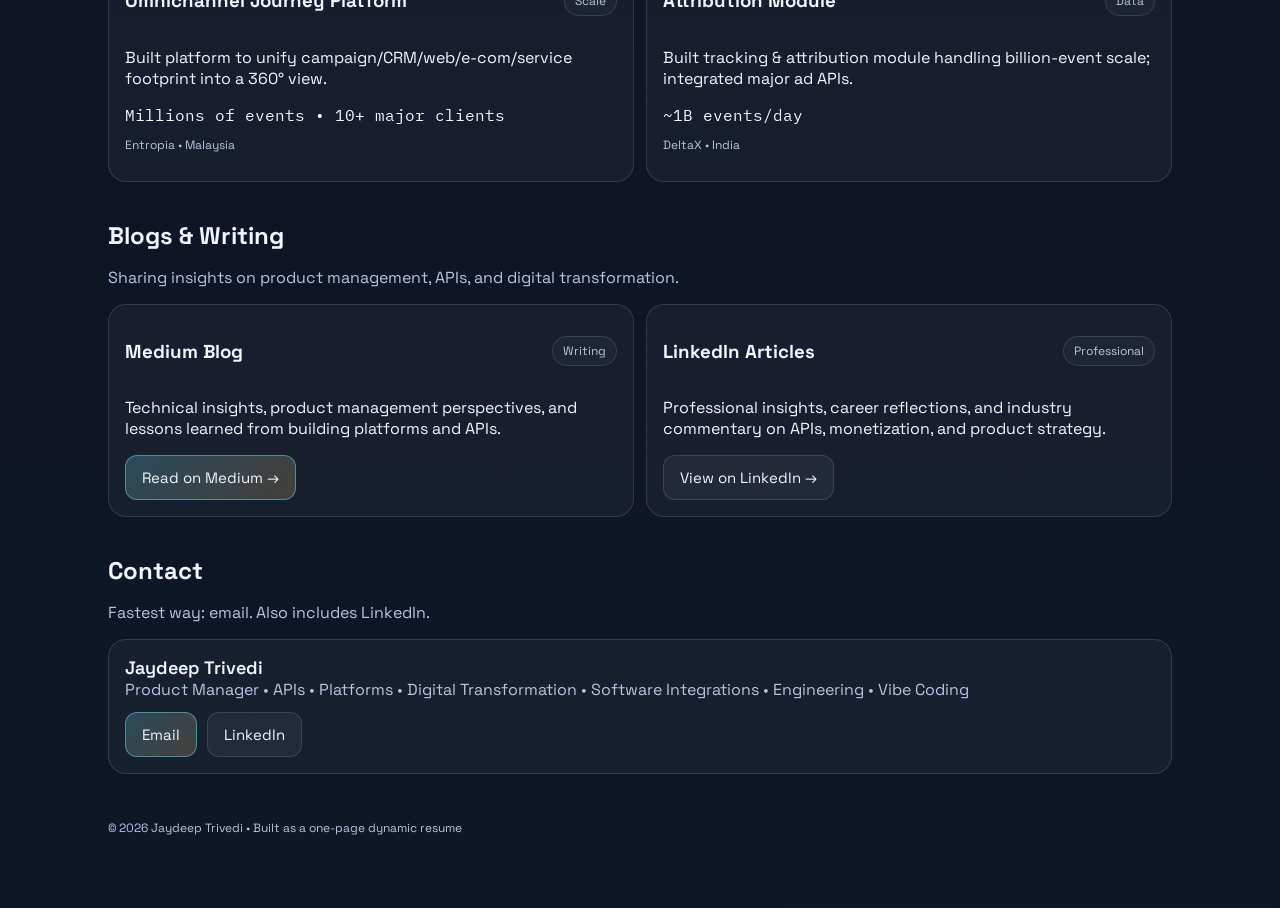
==== commit e06b039d: "added profile pic" ====
--- a/index.html
+++ b/index.html
@@ -16,7 +16,9 @@
 
   <header class="topbar">
     <a class="brand" href="#top">
-      <span class="brandMark" aria-hidden="true">JT</span>
+      <span class="brandMark" aria-hidden="true">
+        <img src="logos/jd_photo.jpg" alt="Jaydeep Trivedi" class="brandPhoto">
+      </span>
       <span class="brandText">Jaydeep Trivedi</span>
     </a>
 
@@ -75,7 +77,9 @@
 
         <aside class="heroCard">
           <div class="cardTop">
-            <div class="avatar" aria-hidden="true"></div>
+            <div class="avatar" aria-hidden="true">
+              <img src="logos/jd_photo.jpg" alt="Jaydeep Trivedi" class="avatarImg">
+            </div>
             <div>
               <div class="name">Jaydeep Trivedi</div>
               <div class="role">Product Manager — APIs • Platforms • Software Integrations</div>
@@ -454,7 +458,7 @@
           </div>
           <p>Built tracking & attribution module handling billion-event scale; integrated major ad APIs.</p>
           <div class="workKpi mono">~1B events/day</div>
-          <p class="tiny muted">Earlier platform work</p>
+          <p class="tiny muted">DeltaX • India</p>
         </article>
       </div>
     </section>
--- a/styles.css
+++ b/styles.css
@@ -62,6 +62,14 @@
   border: 1px solid var(--line);
   font-weight:600;
   transition: all 0.3s ease;
+  overflow: hidden;
+  position: relative;
+}
+.brandPhoto{
+  width: 100%;
+  height: 100%;
+  object-fit: cover;
+  display: block;
 }
 .brand:hover .brandMark{ transform: rotate(5deg) scale(1.05); box-shadow: 0 0 20px rgba(110,231,246,0.3); }
 .brandText{ font-weight:600; letter-spacing:0.2px; }
@@ -252,6 +260,14 @@
     rgba(255,255,255,0.03);
   transition: all 0.4s ease;
   animation: float 6s ease-in-out infinite;
+  overflow: hidden;
+  position: relative;
+}
+.avatarImg{
+  width: 100%;
+  height: 100%;
+  object-fit: cover;
+  display: block;
 }
 @keyframes float{
   0%, 100%{ transform: translateY(0px); }
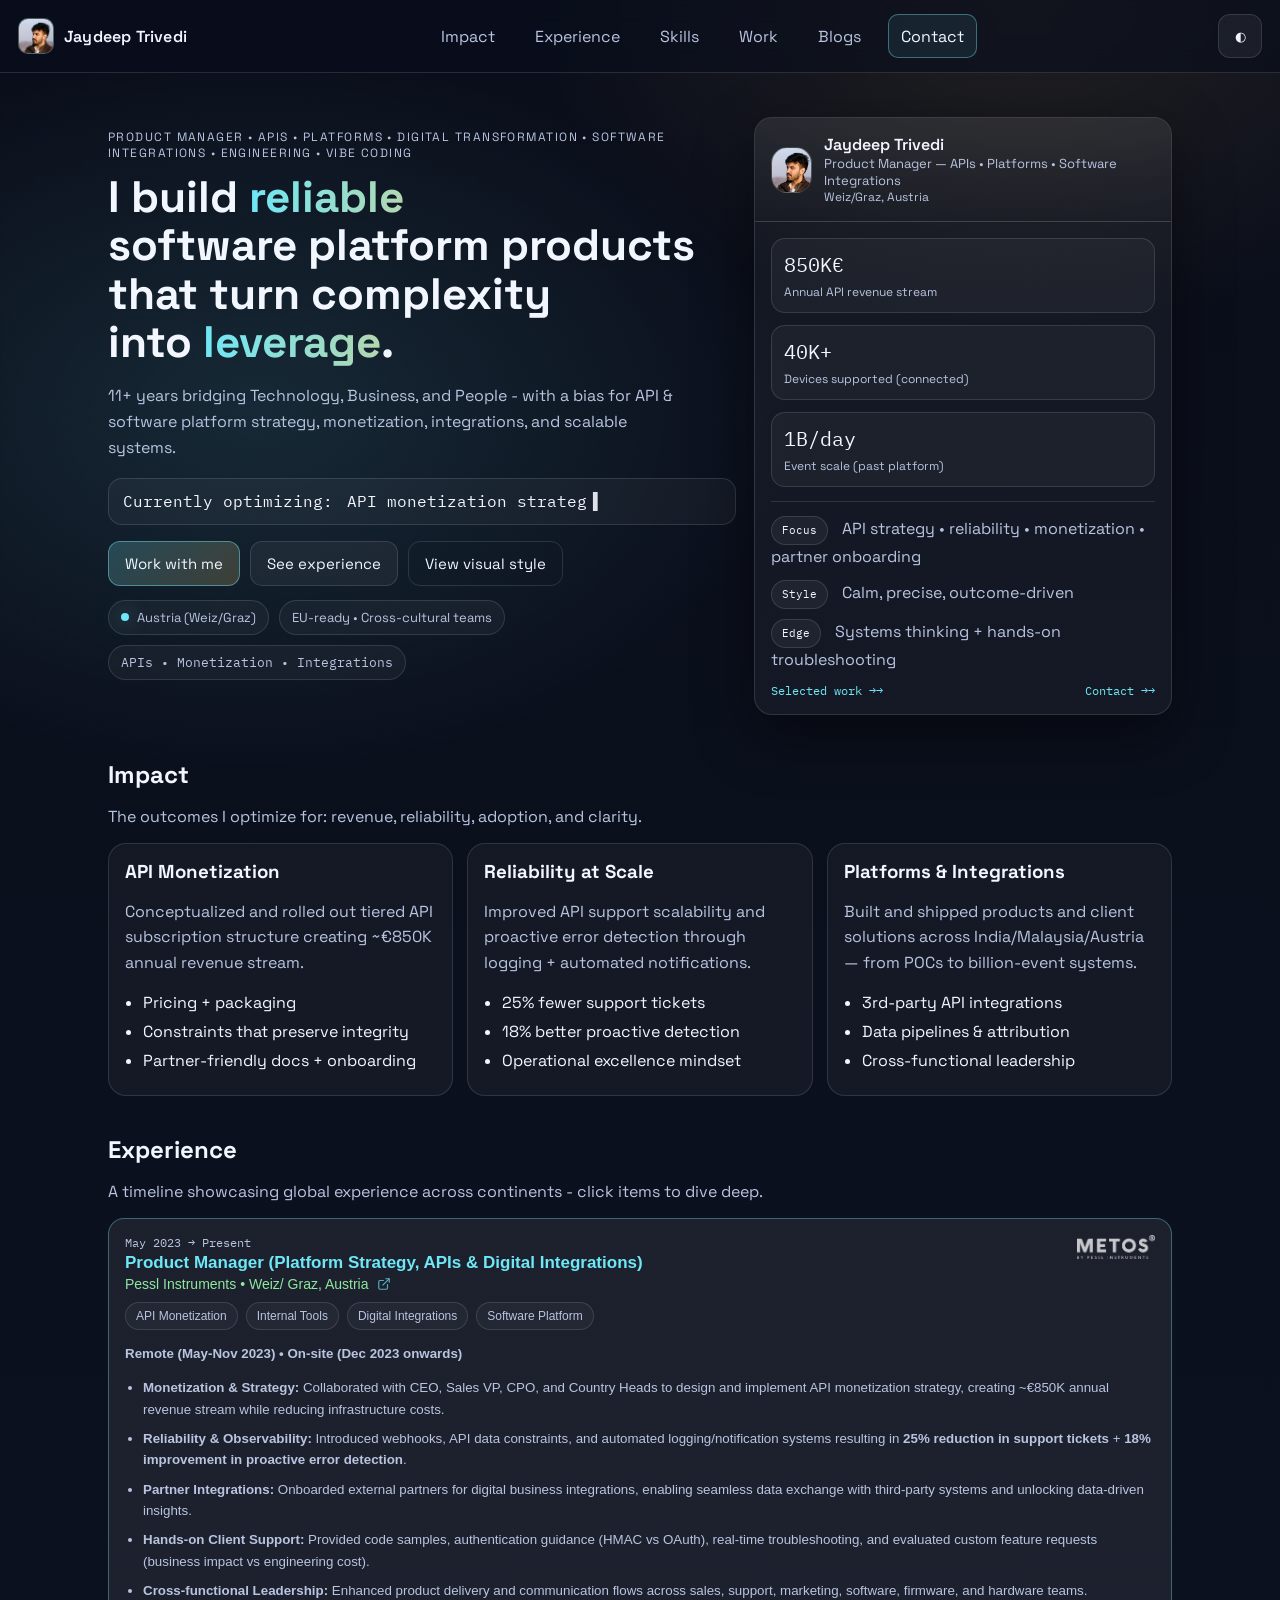
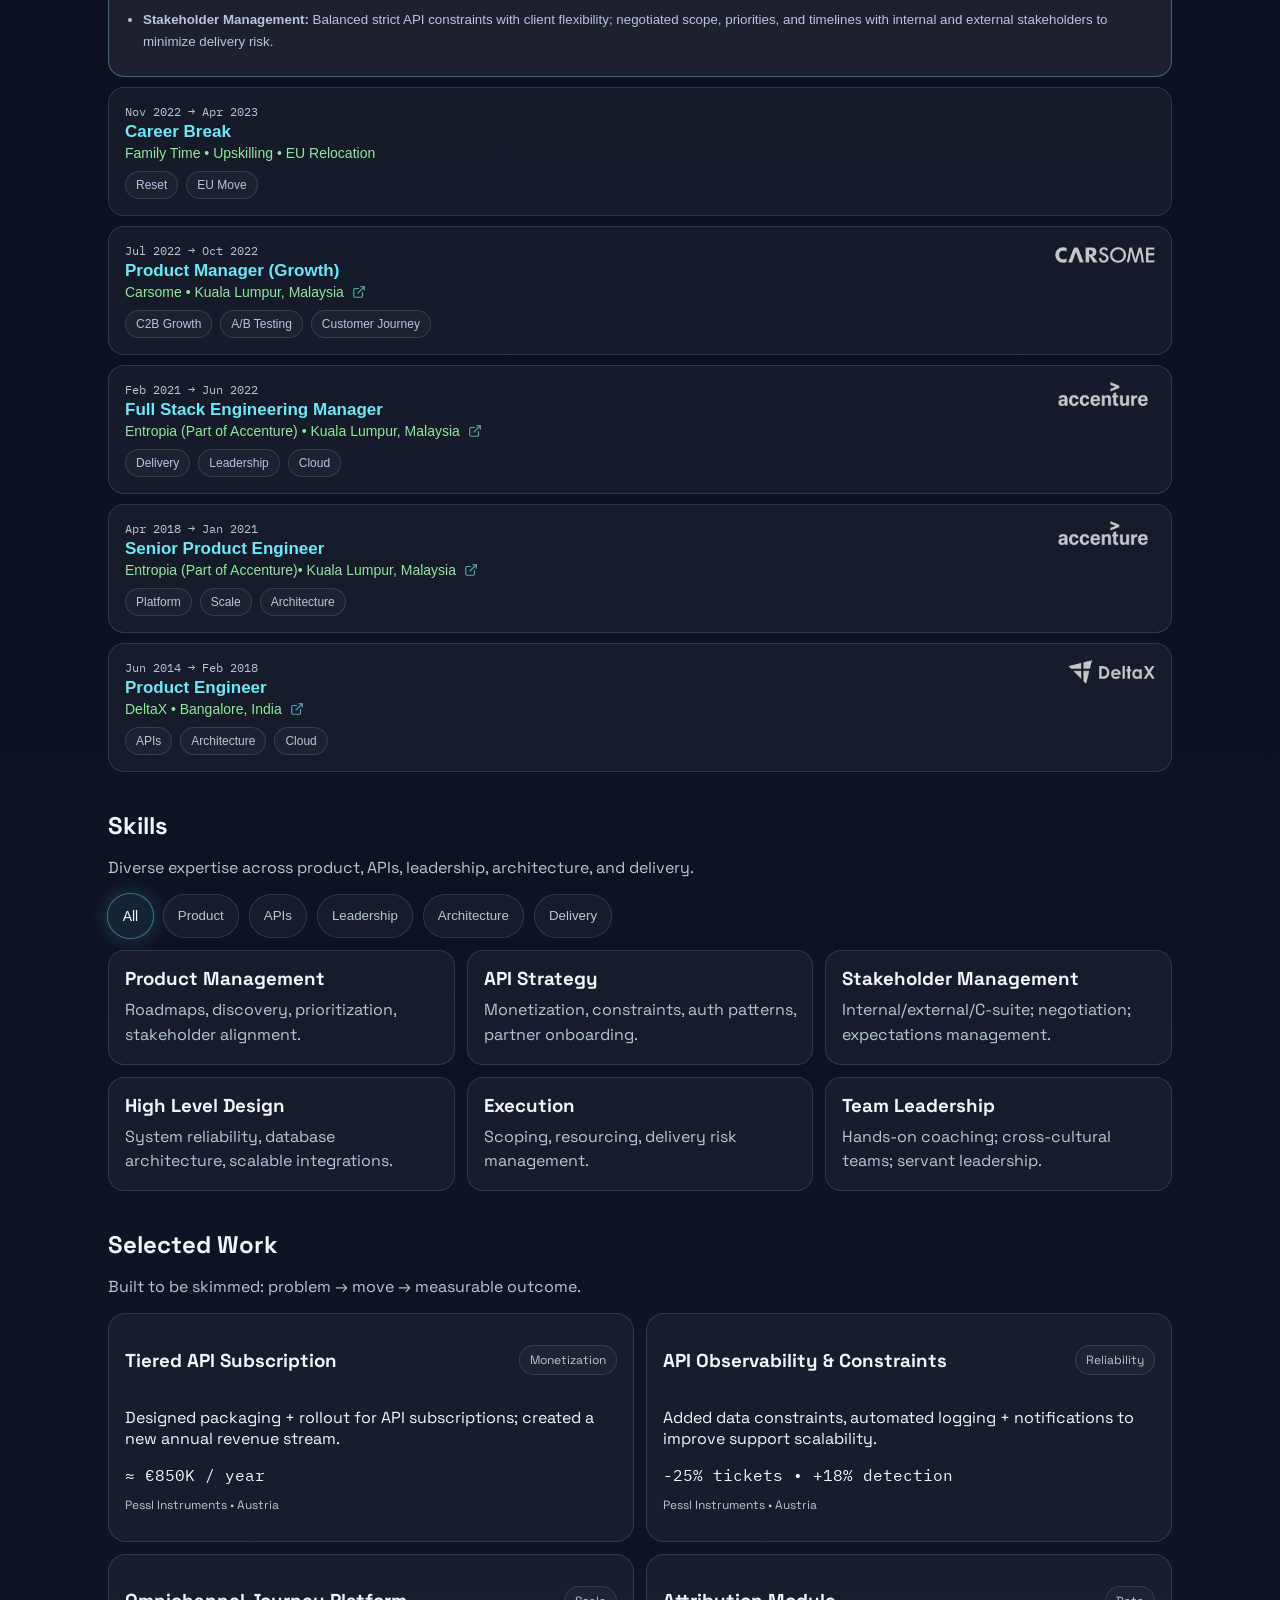
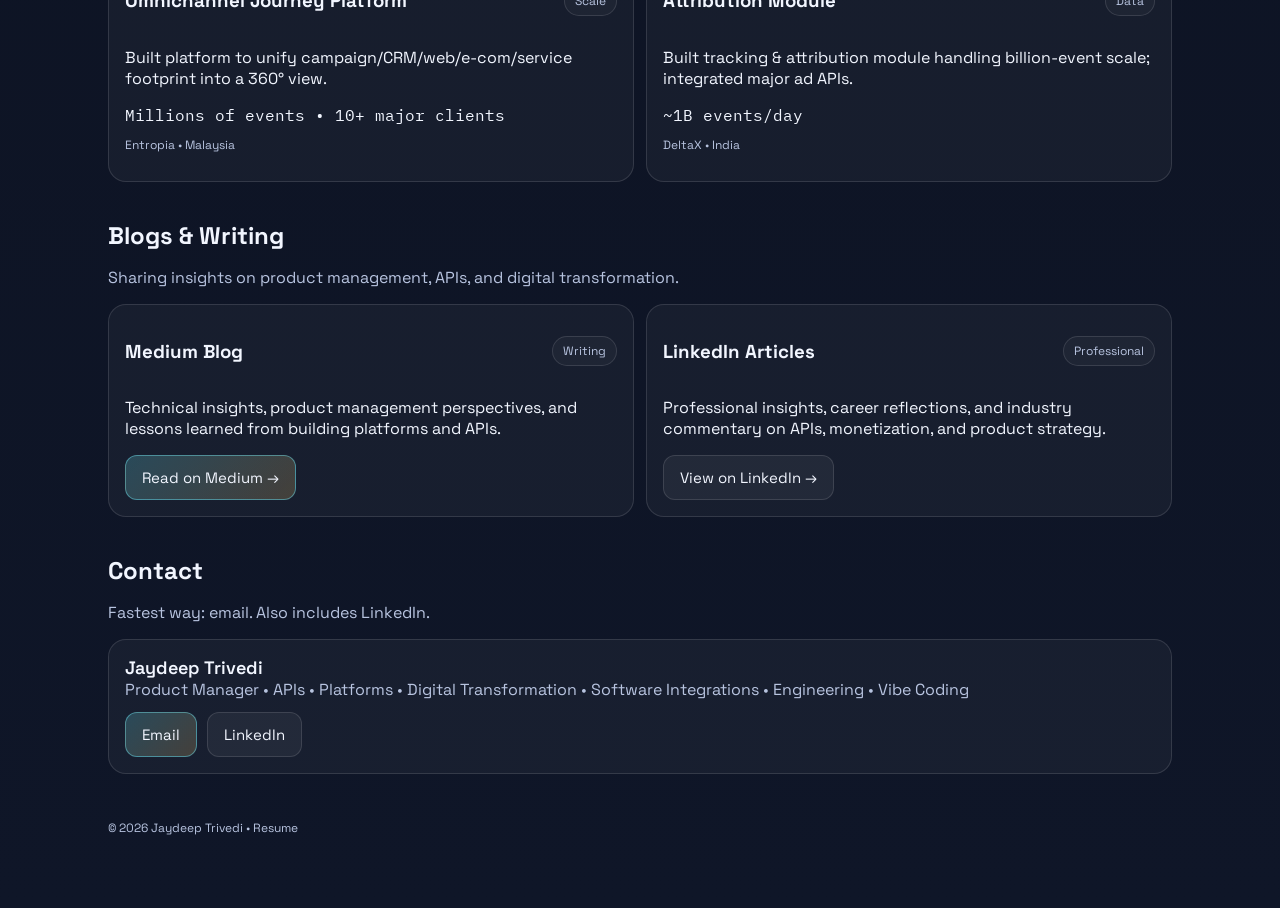
==== commit 7ac2418c: "minor change" ====
--- a/index.html
+++ b/index.html
@@ -641,7 +641,7 @@
     </section>
 
     <footer class="footer">
-      <p class="tiny muted">© <span id="year">2026</span> Jaydeep Trivedi • Built as a one-page dynamic resume</p>
+      <p class="tiny muted">© <span id="year">2026</span> Jaydeep Trivedi • Resume</p>
     </footer>
   </main>
 
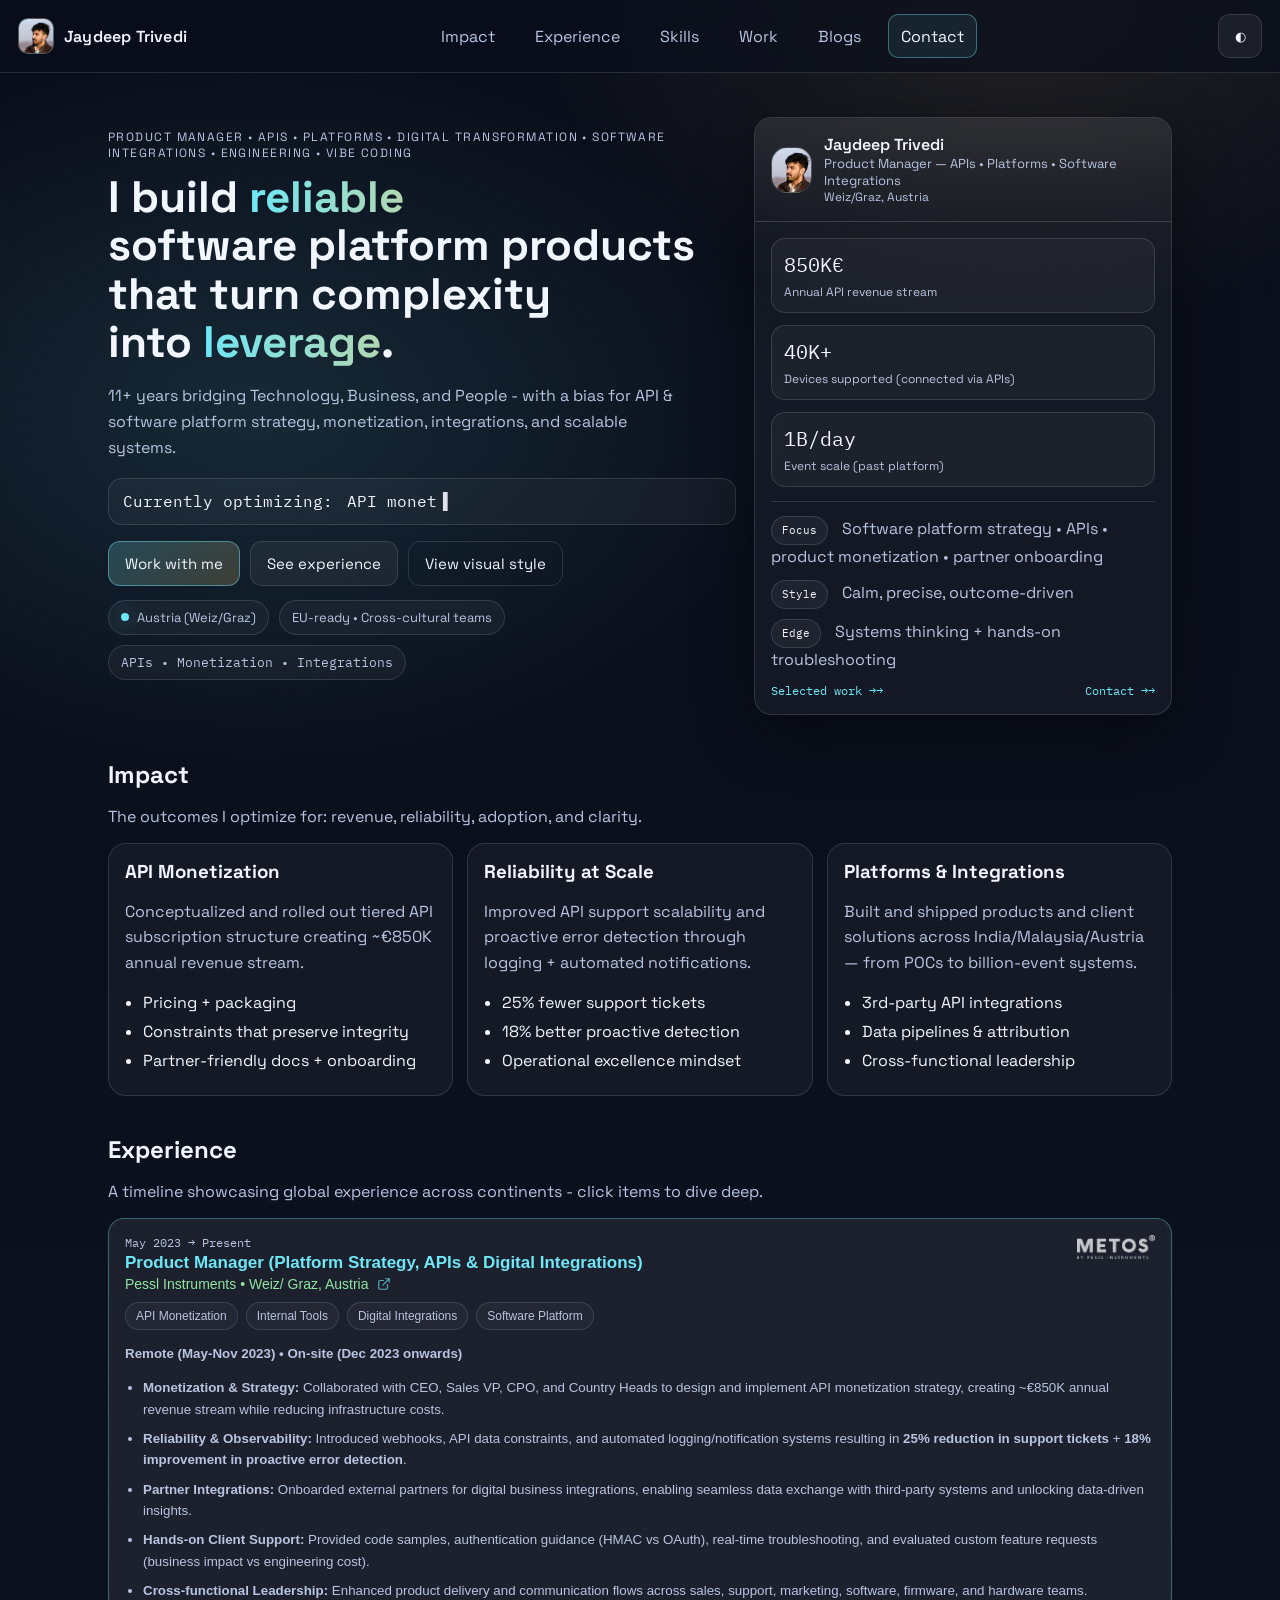
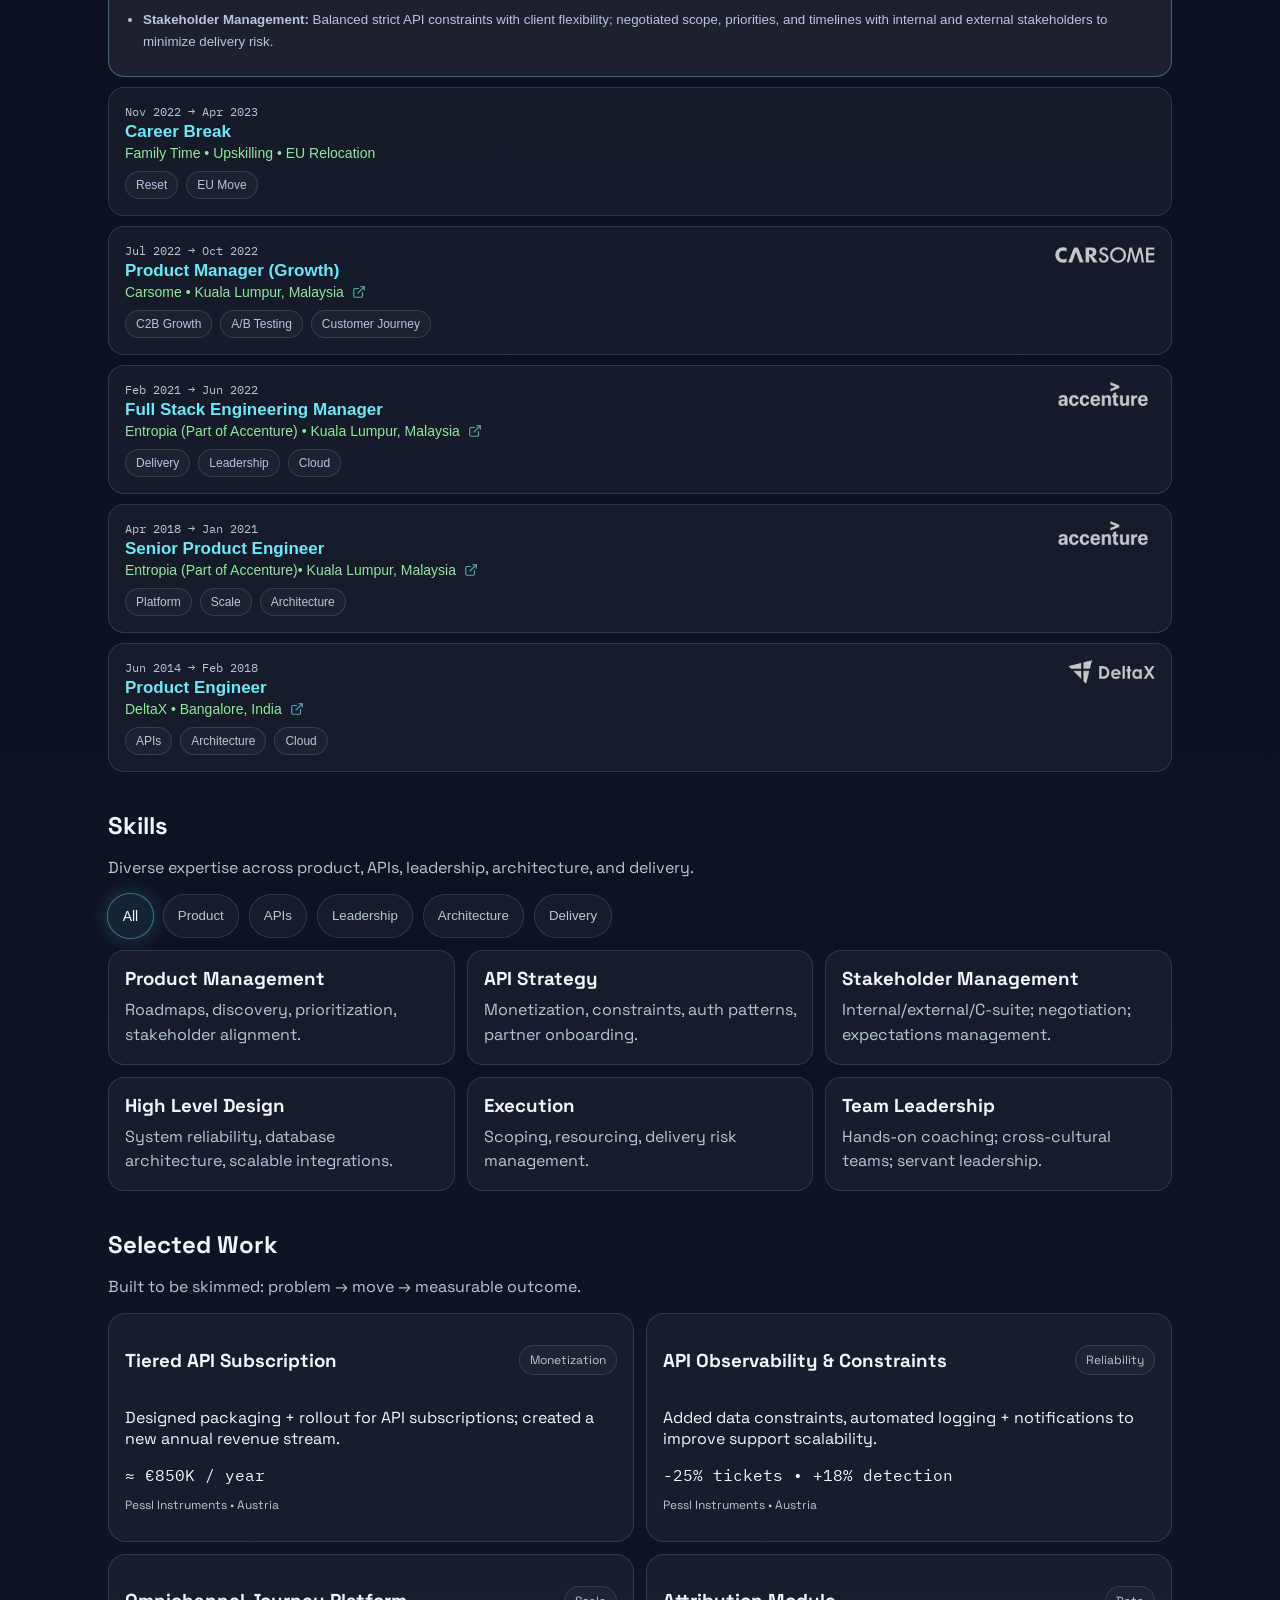
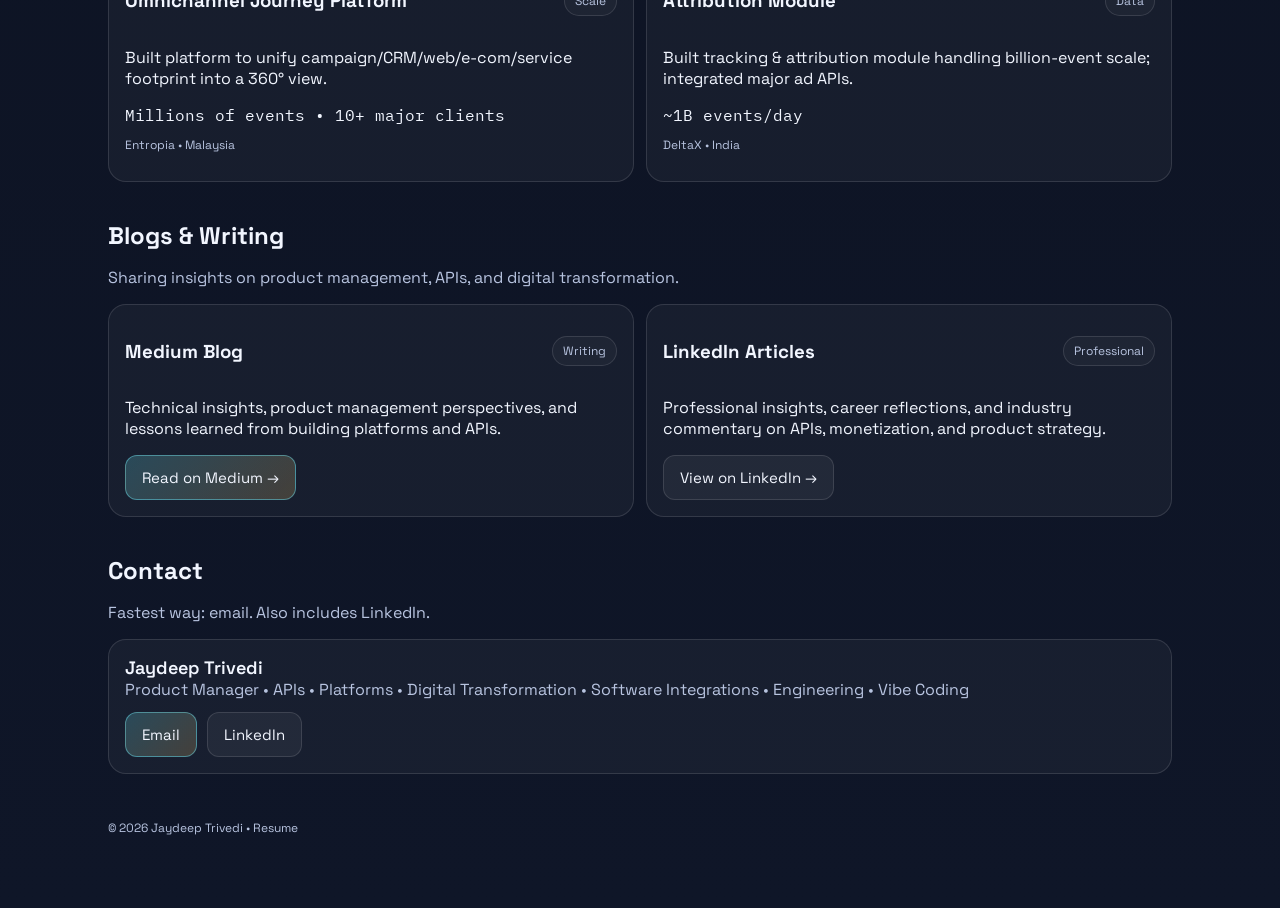
==== commit 8496ada2: "updated focus" ====
--- a/index.html
+++ b/index.html
@@ -95,7 +95,7 @@
               </div>
               <div class="stat">
                 <div class="statNum" data-count="40000" data-suffix="+">0</div>
-                <div class="statLbl">Devices supported (connected)</div>
+                <div class="statLbl">Devices supported (connected via APIs)</div>
               </div>
               <div class="stat">
                 <div class="statNum" data-count="1000000000" data-suffix="/day">0</div>
@@ -108,7 +108,7 @@
             <div class="miniList">
               <div class="miniItem">
                 <span class="badge">Focus</span>
-                <span>API strategy • reliability • monetization • partner onboarding</span>
+                <span>Software platform strategy • APIs • product monetization • partner onboarding</span>
               </div>
               <div class="miniItem">
                 <span class="badge">Style</span>
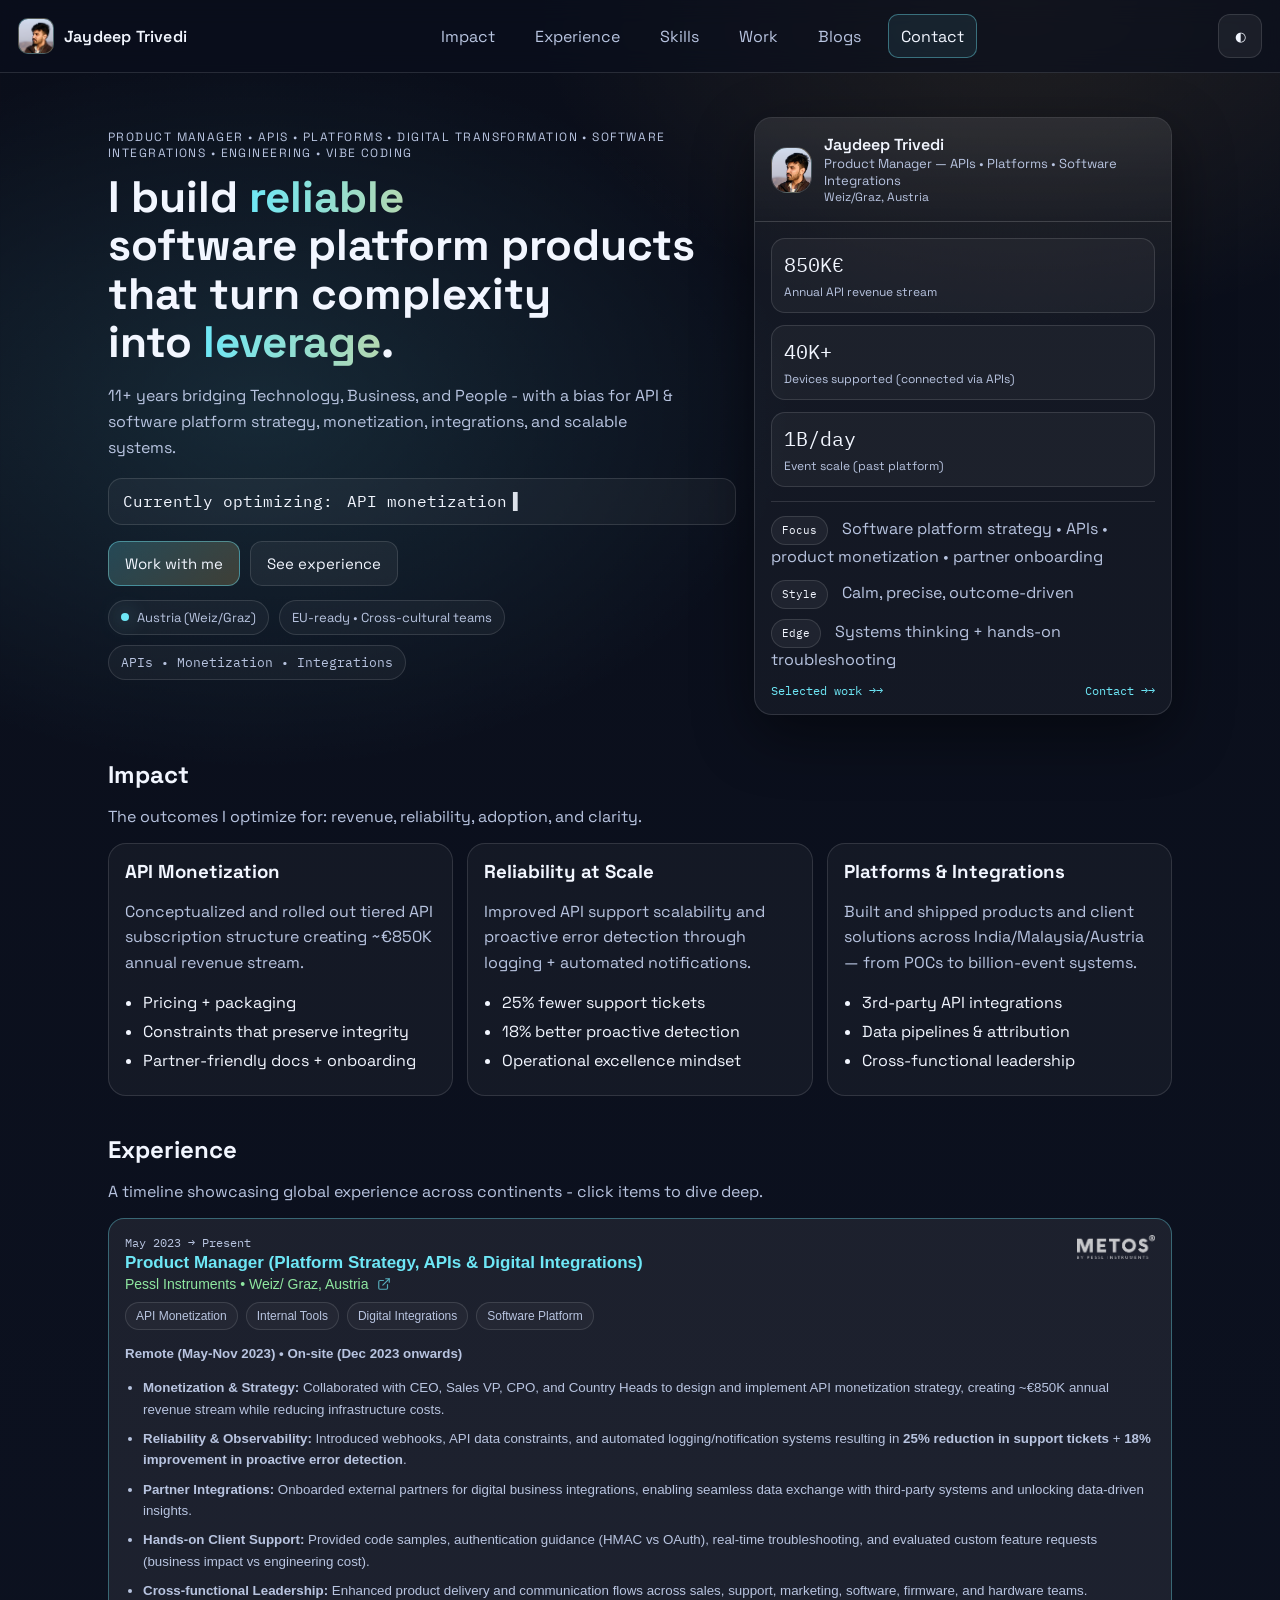
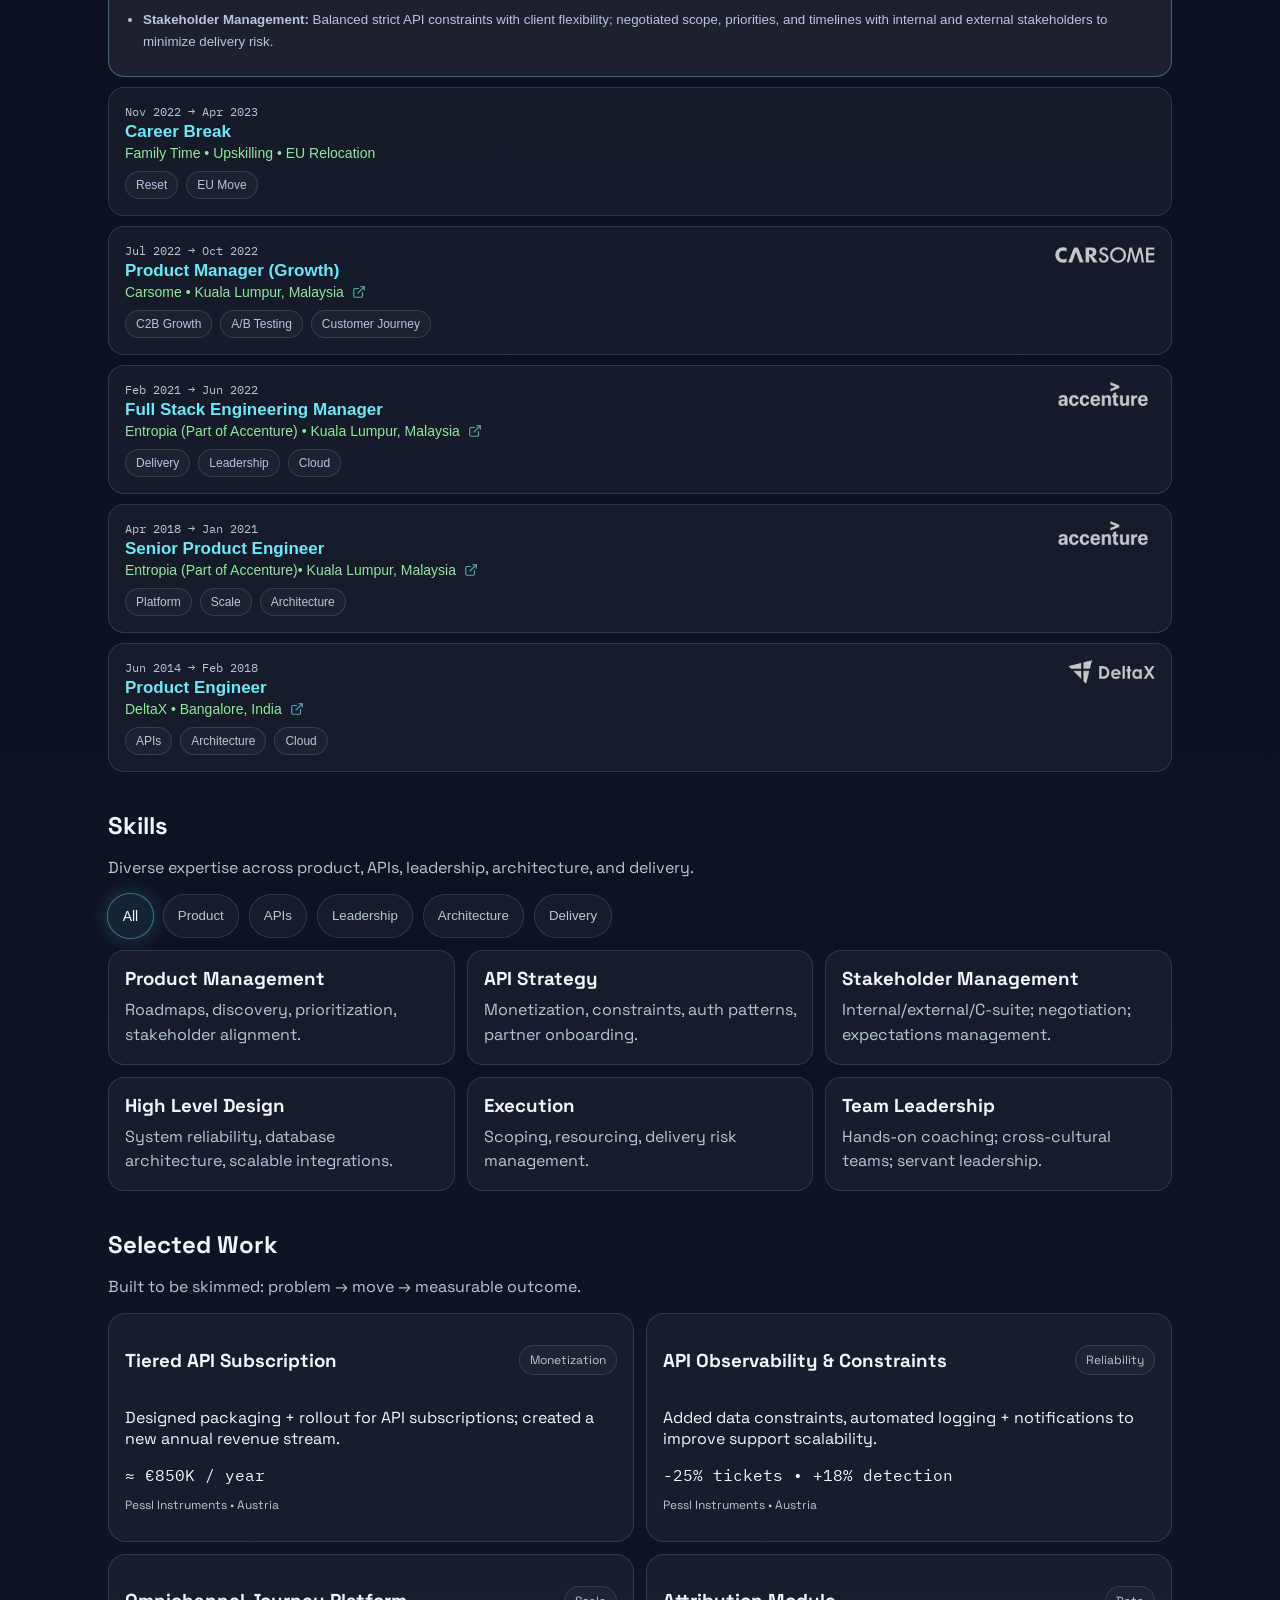
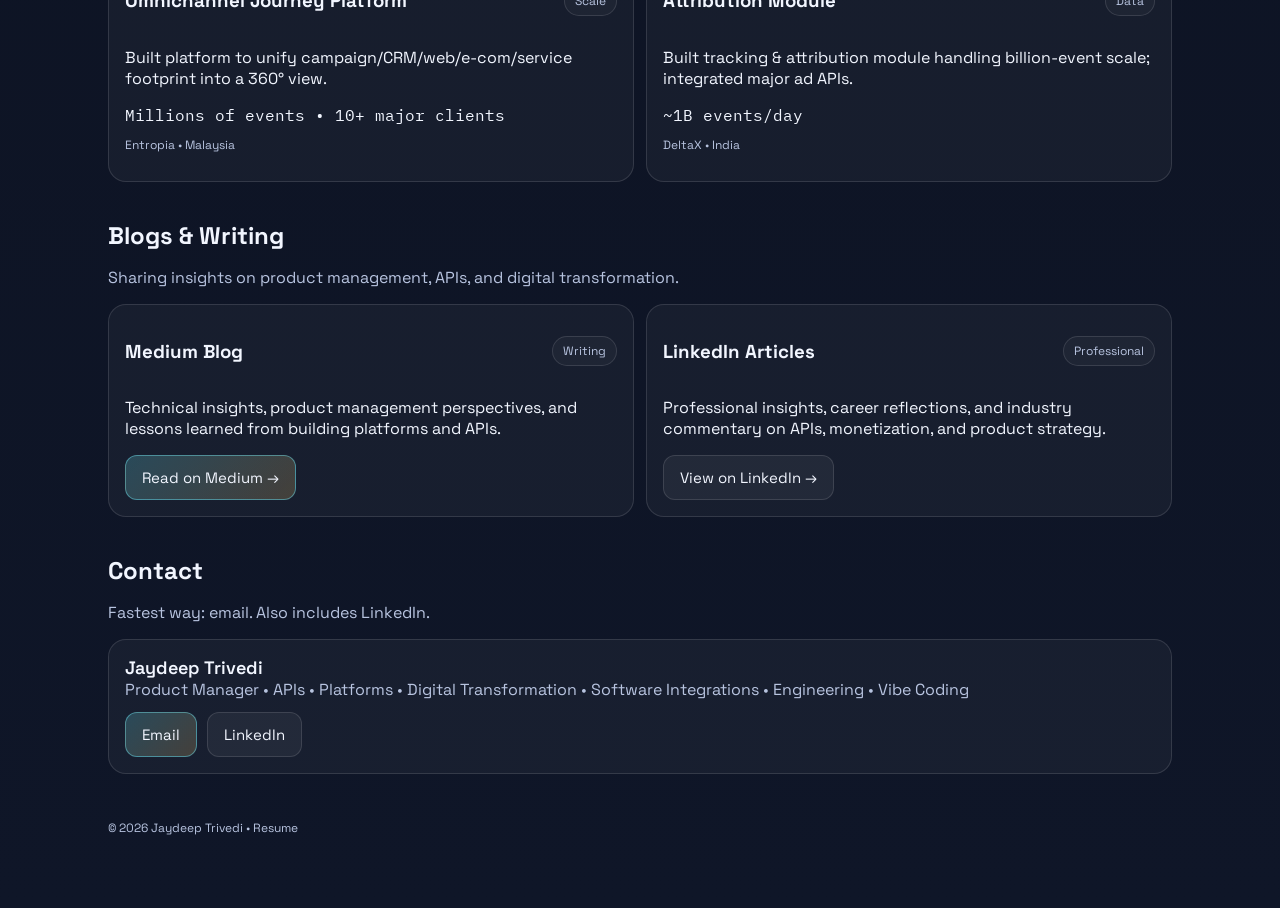
==== commit 2887e2a3: "commenting out visual style button" ====
--- a/index.html
+++ b/index.html
@@ -65,7 +65,7 @@
           <div class="heroButtons">
             <a class="btn primary" href="#contact">Work with me</a>
             <a class="btn" href="#experience">See experience</a>
-            <a class="btn ghost" href="#photo">View visual style</a>
+            <!--<a class="btn ghost" href="#photo">View visual style</a>-->
           </div>
 
           <div class="metaRow">
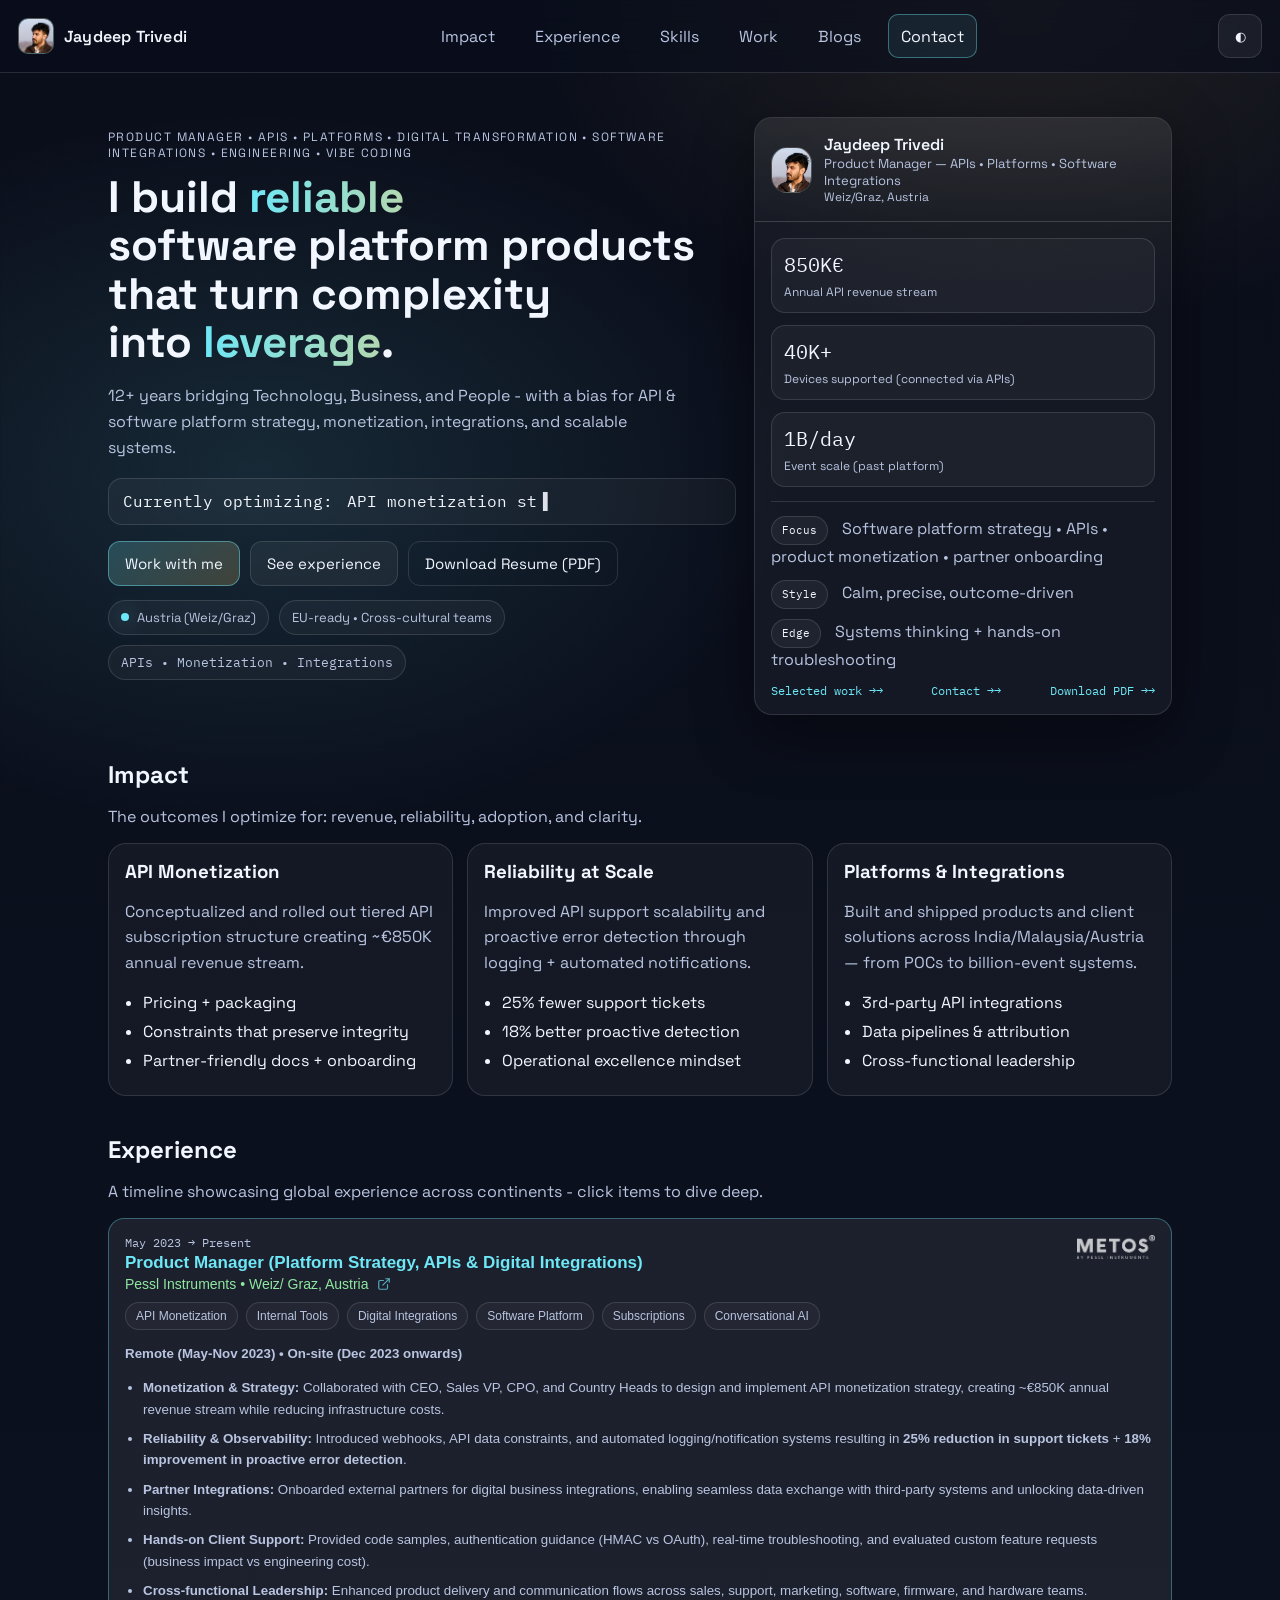
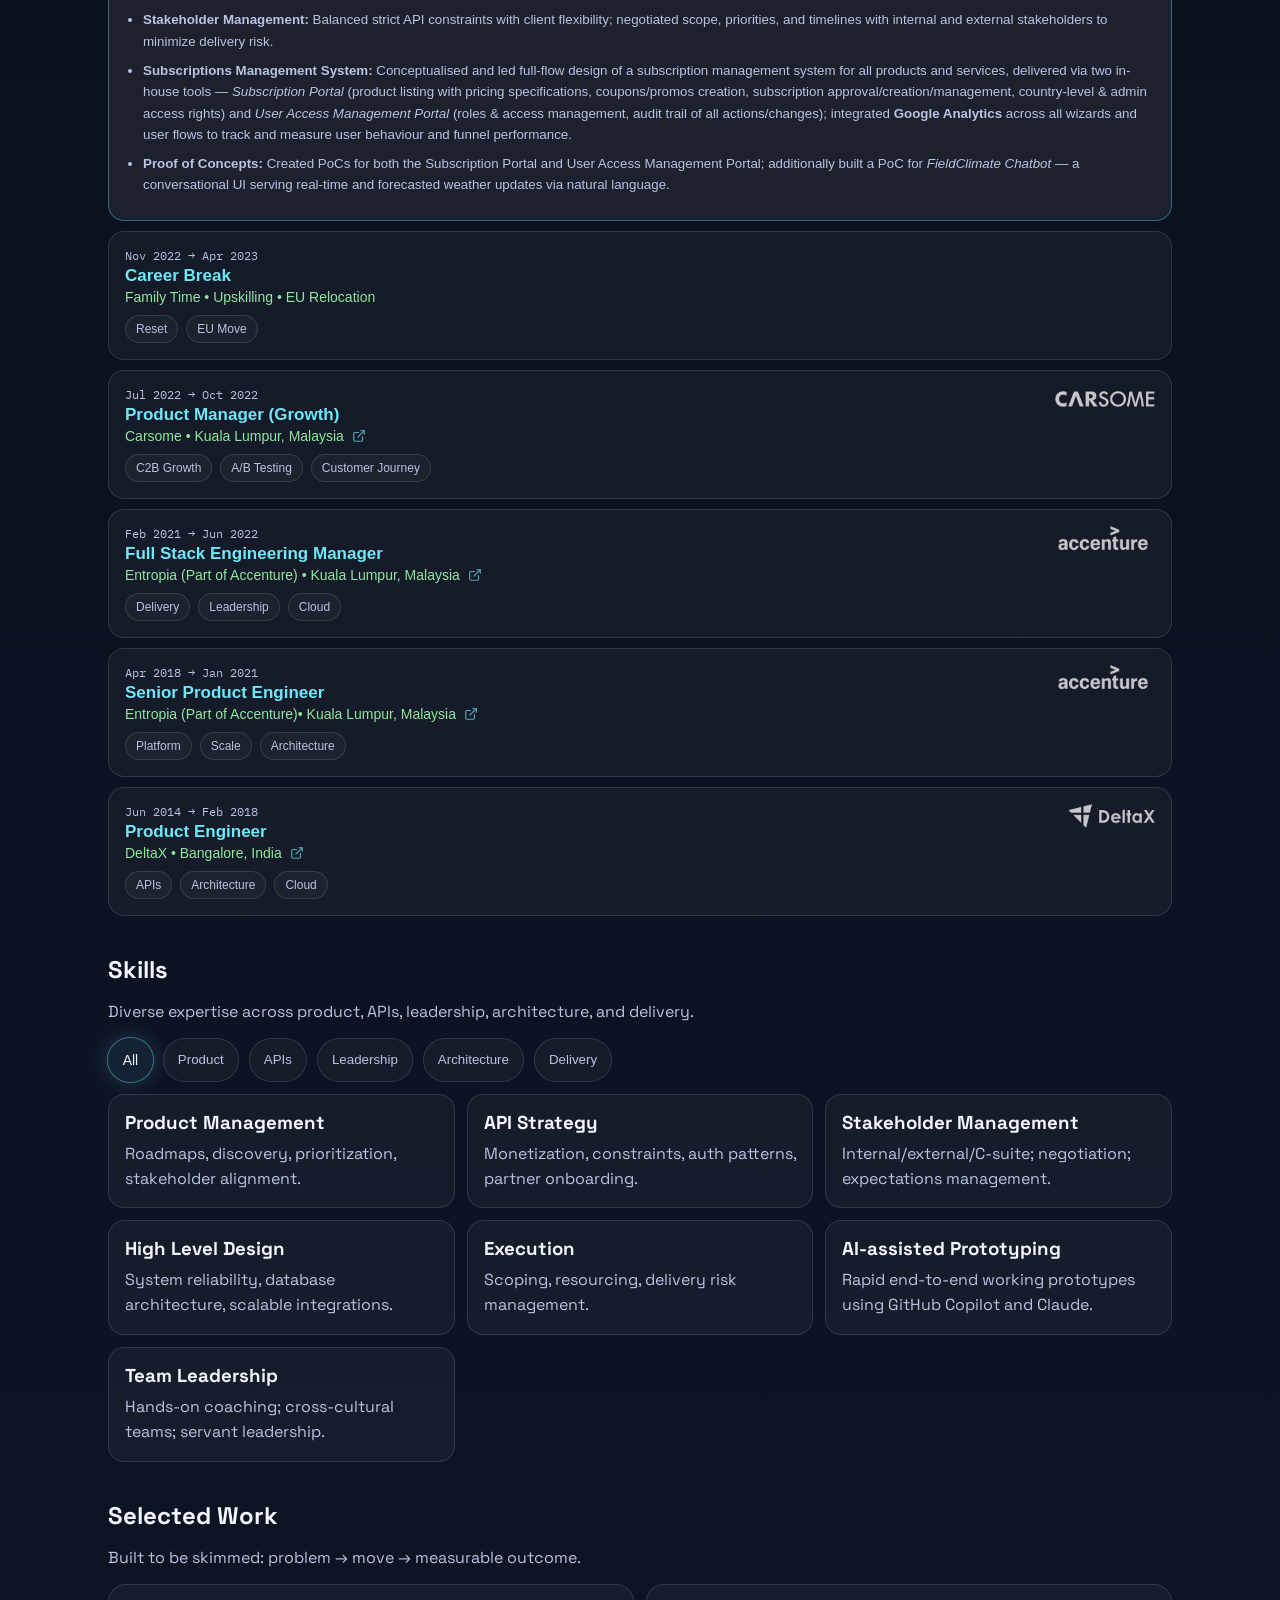
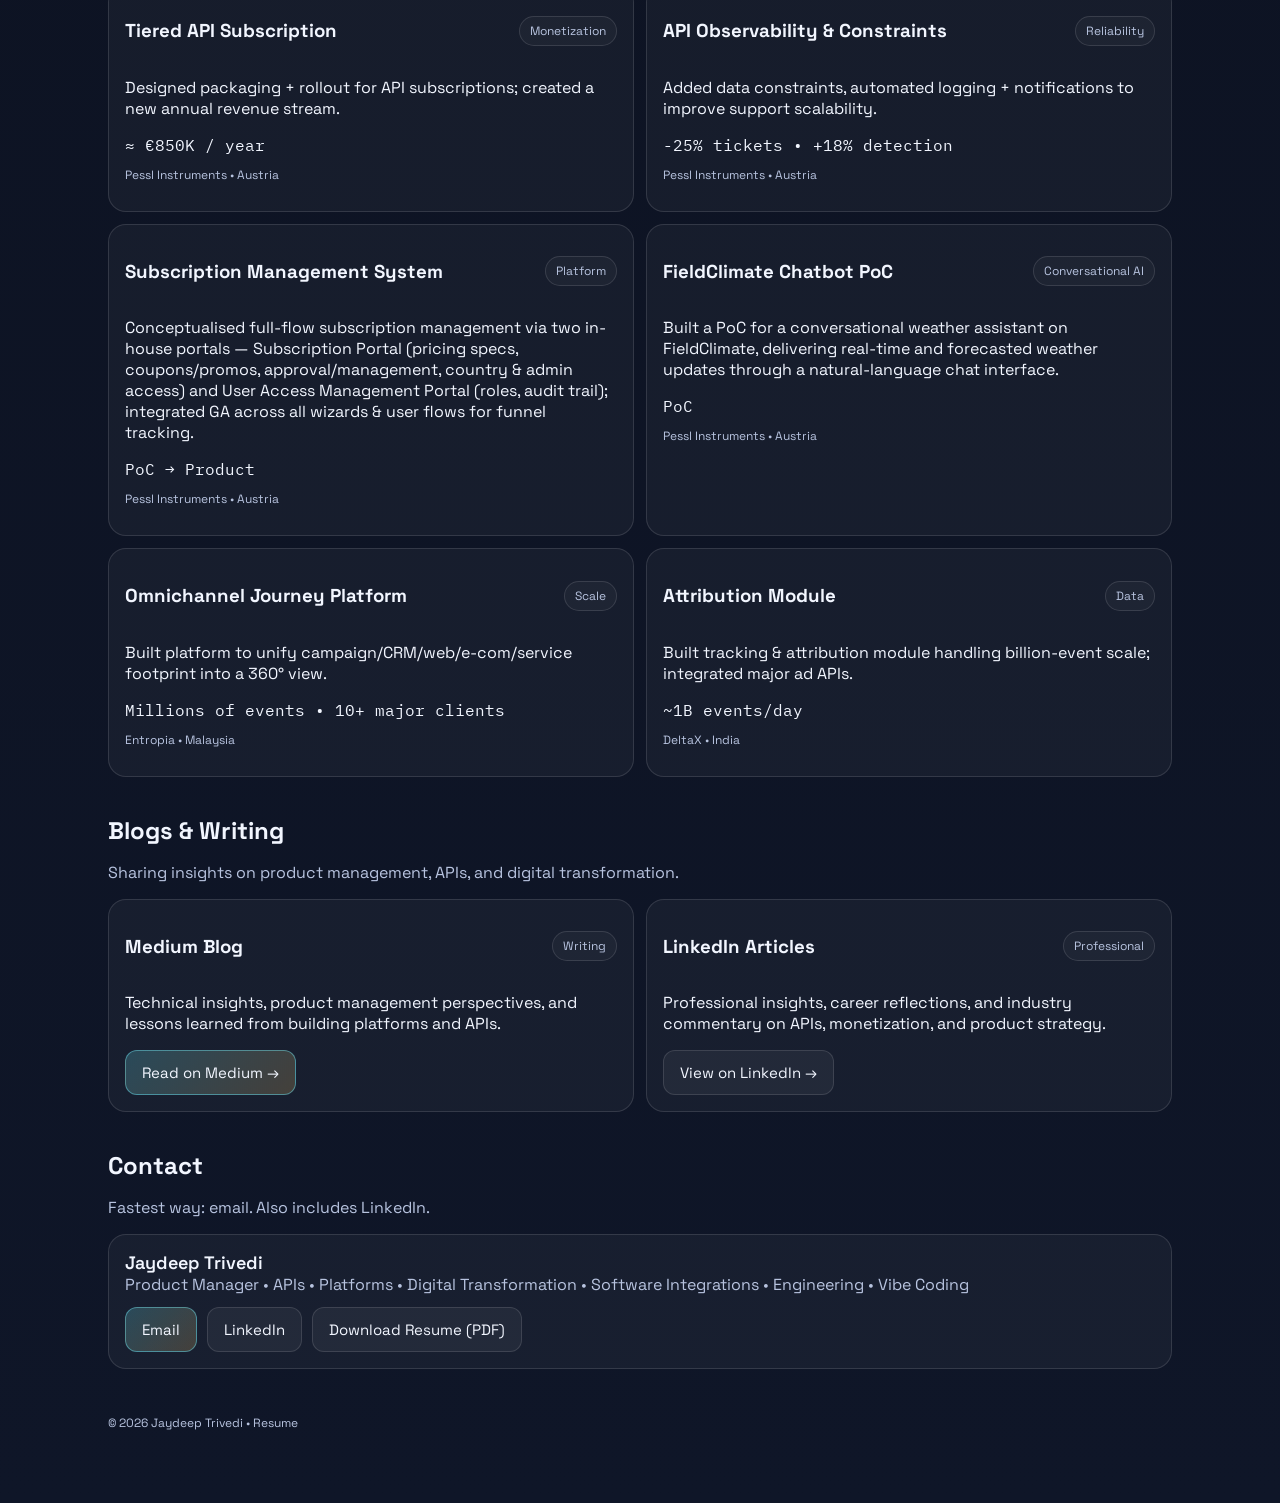
==== commit b756c5bc: "updating resume to include last 6 months of work; making version ATS friendly" ====
--- a/index.html
+++ b/index.html
@@ -50,7 +50,7 @@
           </h1>
 
           <p class="sub">
-            11+ years bridging Technology, Business, and People - with a bias for
+            12+ years bridging Technology, Business, and People - with a bias for
             API & software platform strategy, monetization, integrations, and scalable systems.
           </p>
 
@@ -65,7 +65,7 @@
           <div class="heroButtons">
             <a class="btn primary" href="#contact">Work with me</a>
             <a class="btn" href="#experience">See experience</a>
-            <!--<a class="btn ghost" href="#photo">View visual style</a>-->
+            <a class="btn ghost" href="Jaydeep_Trivedi_Resume_2026.html" target="_blank" rel="noreferrer">Download Resume (PDF)</a>
           </div>
 
           <div class="metaRow">
@@ -123,6 +123,7 @@
             <div class="cardLinks">
               <a href="#work" class="link">Selected work →</a>
               <a href="#contact" class="link">Contact →</a>
+              <a href="Jaydeep_Trivedi_Resume_2026.html" target="_blank" rel="noreferrer" class="link">Download PDF →</a>
             </div>
           </div>
         </aside>
@@ -200,6 +201,8 @@
             <span class="tag">Internal Tools</span>
             <span class="tag">Digital Integrations</span>
             <span class="tag">Software Platform</span>
+            <span class="tag">Subscriptions</span>
+            <span class="tag">Conversational AI</span>
           </div>
           <div class="tbody">
             <p class="muted"><strong>Remote (May-Nov 2023) • On-site (Dec 2023 onwards)</strong></p>
@@ -210,6 +213,8 @@
               <li><strong>Hands-on Client Support:</strong> Provided code samples, authentication guidance (HMAC vs OAuth), real-time troubleshooting, and evaluated custom feature requests (business impact vs engineering cost).</li>
               <li><strong>Cross-functional Leadership:</strong> Enhanced product delivery and communication flows across sales, support, marketing, software, firmware, and hardware teams.</li>
               <li><strong>Stakeholder Management:</strong> Balanced strict API constraints with client flexibility; negotiated scope, priorities, and timelines with internal and external stakeholders to minimize delivery risk.</li>
+              <li><strong>Subscriptions Management System:</strong> Conceptualised and led full-flow design of a subscription management system for all products and services, delivered via two in-house tools — <em>Subscription Portal</em> (product listing with pricing specifications, coupons/promos creation, subscription approval/creation/management, country-level &amp; admin access rights) and <em>User Access Management Portal</em> (roles &amp; access management, audit trail of all actions/changes); integrated <strong>Google Analytics</strong> across all wizards and user flows to track and measure user behaviour and funnel performance.</li>
+              <li><strong>Proof of Concepts:</strong> Created PoCs for both the Subscription Portal and User Access Management Portal; additionally built a PoC for <em>FieldClimate Chatbot</em> — a conversational UI serving real-time and forecasted weather updates via natural language.</li>
             </ul>
           </div>
         </button>
@@ -406,6 +411,10 @@
           <h3>Execution</h3>
           <p>Scoping, resourcing, delivery risk management.</p>
         </div>
+        <div class="skillCard" data-cat="delivery">
+          <h3>AI-assisted Prototyping</h3>
+          <p>Rapid end-to-end working prototypes using GitHub Copilot and Claude.</p>
+        </div>
         <div class="skillCard" data-cat="leadership">
           <h3>Team Leadership</h3>
           <p>Hands-on coaching; cross-cultural teams; servant leadership.</p>
@@ -438,6 +447,26 @@
           </div>
           <p>Added data constraints, automated logging + notifications to improve support scalability.</p>
           <div class="workKpi mono">-25% tickets • +18% detection</div>
+          <p class="tiny muted">Pessl Instruments • Austria</p>
+        </article>
+
+        <article class="workCard">
+          <div class="workTop">
+            <h3>Subscription Management System</h3>
+            <span class="tag">Platform</span>
+          </div>
+          <p>Conceptualised full-flow subscription management via two in-house portals — Subscription Portal (pricing specs, coupons/promos, approval/management, country &amp; admin access) and User Access Management Portal (roles, audit trail); integrated GA across all wizards &amp; user flows for funnel tracking.</p>
+          <div class="workKpi mono">PoC → Product</div>
+          <p class="tiny muted">Pessl Instruments • Austria</p>
+        </article>
+
+        <article class="workCard">
+          <div class="workTop">
+            <h3>FieldClimate Chatbot PoC</h3>
+            <span class="tag">Conversational AI</span>
+          </div>
+          <p>Built a PoC for a conversational weather assistant on FieldClimate, delivering real-time and forecasted weather updates through a natural-language chat interface.</p>
+          <div class="workKpi mono">PoC</div>
           <p class="tiny muted">Pessl Instruments • Austria</p>
         </article>
 
@@ -632,6 +661,7 @@
         <div class="contactRow">
           <a class="btn primary" href="mailto:JD.TRI.90@gmail.com">Email</a>
           <a class="btn" href="https://www.linkedin.com/in/jaydeeptrivedi/" target="_blank" rel="noreferrer">LinkedIn</a>
+          <a class="btn" href="Jaydeep_Trivedi_Resume_2026.html" target="_blank" rel="noreferrer">Download Resume (PDF)</a>
         </div>
 
         <!--<p class="tiny muted">
--- a/styles.css
+++ b/styles.css
@@ -394,7 +394,7 @@
 .titem:hover{ border-color: rgba(110,231,246,0.40); background: rgba(255,255,255,0.06); transform: translateX(8px); box-shadow: -4px 4px 16px rgba(110,231,246,0.15); }
 .titem[aria-expanded="true"]{ background: rgba(255,255,255,0.07); border-color: rgba(110,231,246,0.35); }
 @media (max-width: 768px){
-  .titem{ padding:14px; }
+  .titem{ padding:14px; display:flex; flex-direction:column; }
 }
 .tleft{ display:flex; flex-direction:column; gap:3px; }
 .twhen{ font-family:var(--mono); font-size:12px; color:var(--muted); }
@@ -406,6 +406,23 @@
   right:16px;
   z-index:2;
 }
+@media (max-width: 768px){
+  .companyLogoTopRight{
+    position:static;
+    order:2;
+    margin:8px 0;
+    align-self:flex-start;
+  }
+  .tleft{
+    order:1;
+  }
+  .tright{
+    order:3;
+  }
+  .tbody{
+    order:4;
+  }
+}
 .companyLogoLink{
   display:inline-flex;
   align-items:center;
@@ -423,6 +440,16 @@
 .companyLogo.accenture{
   height:36px;
   max-width:140px;
+}
+@media (max-width: 768px){
+  .companyLogo{
+    height:28px;
+    max-width:120px;
+  }
+  .companyLogo.accenture{
+    height:40px;
+    max-width:160px;
+  }
 }
 .companyLogoLink:hover .companyLogo{
   filter:brightness(0) invert(1) opacity(1);
